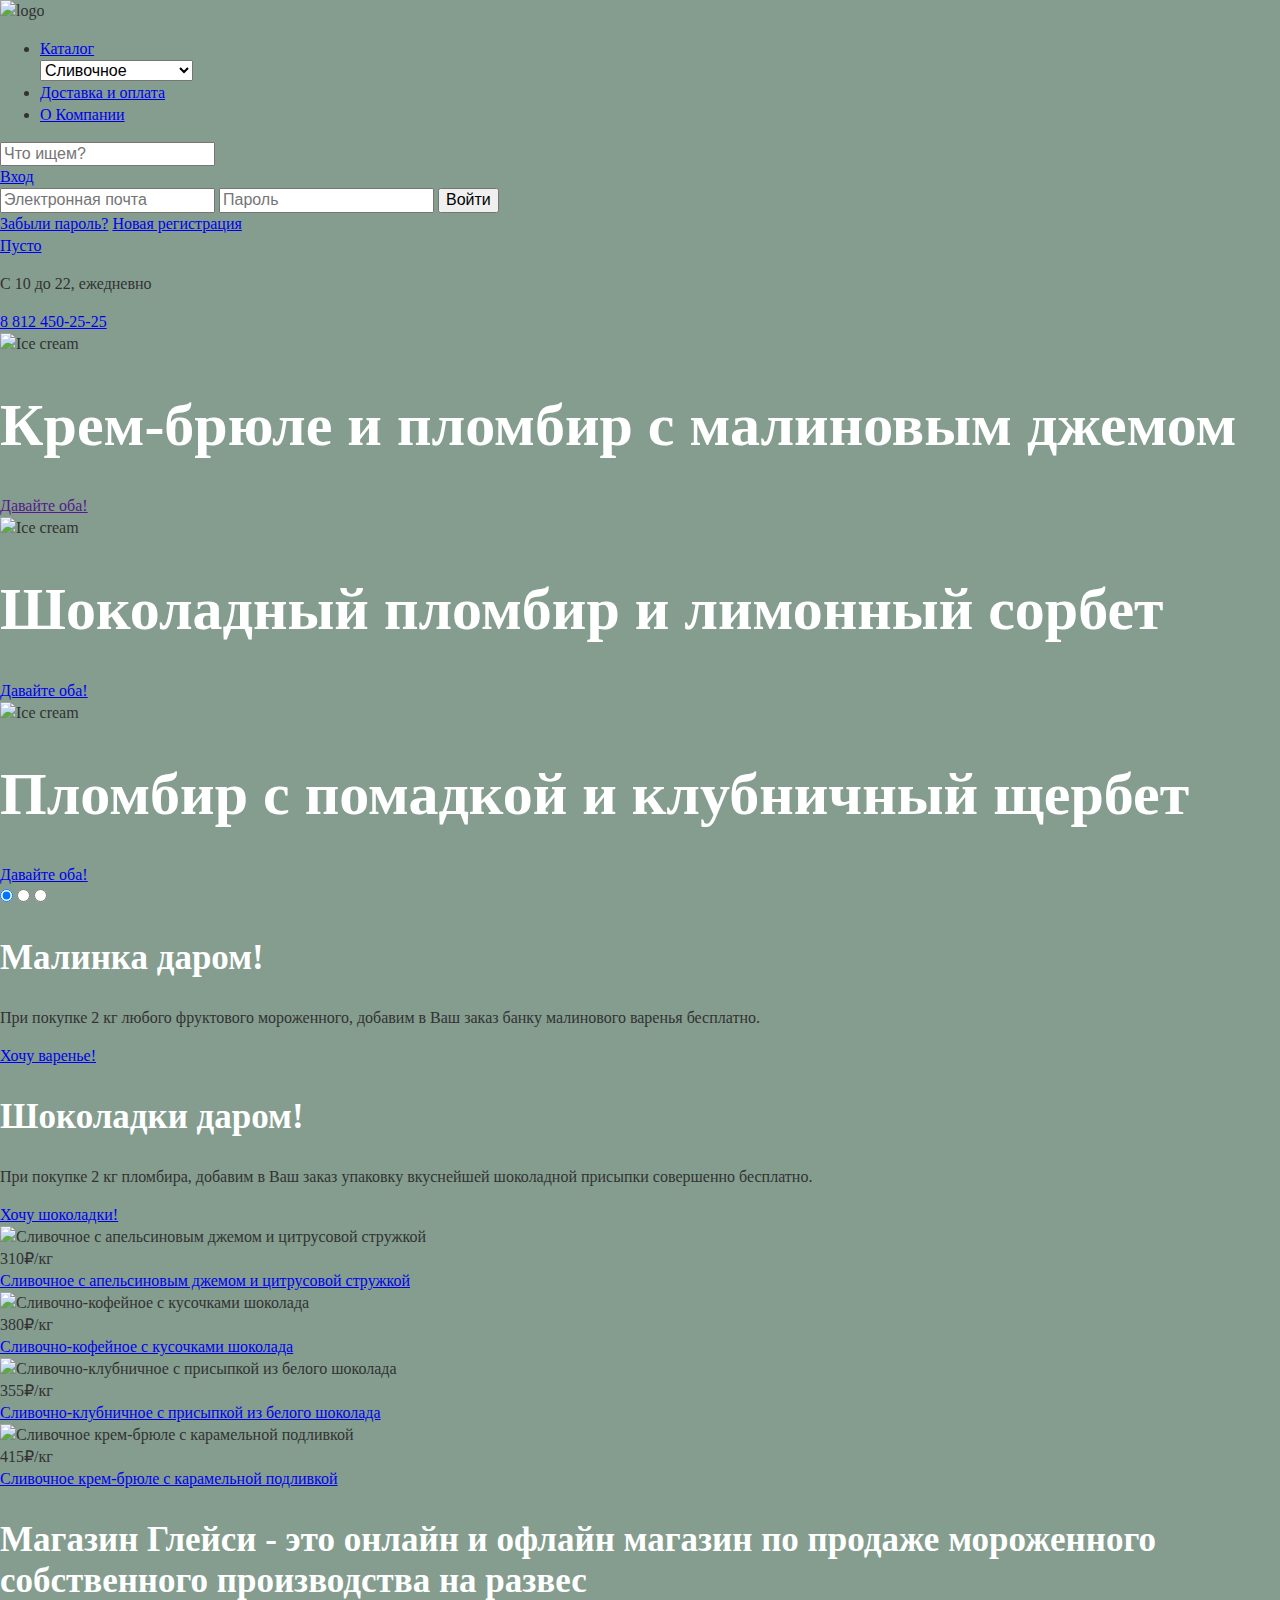
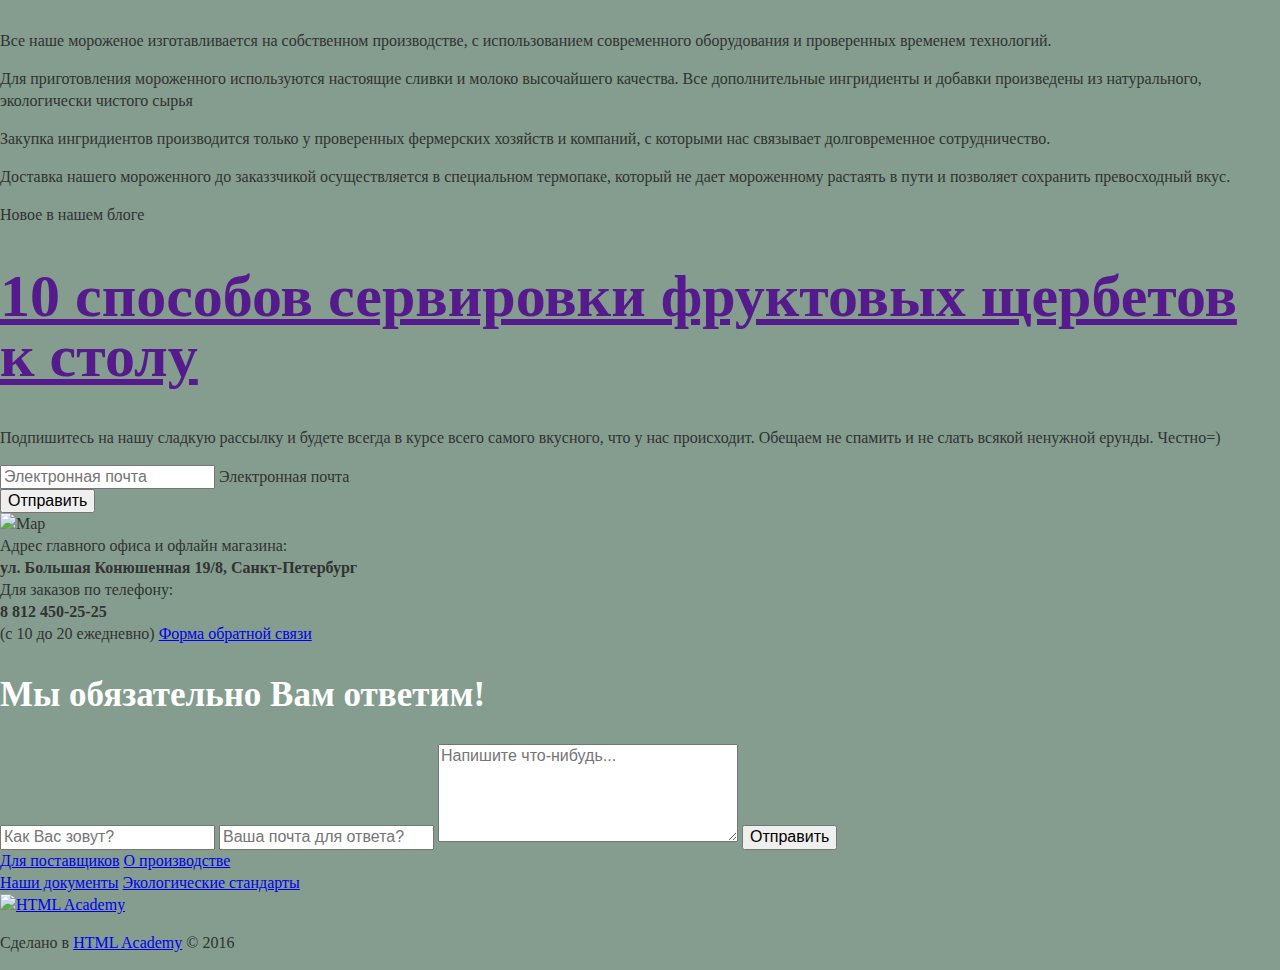
==== index.html @ 43bf5f3f "change" ====
<!DOCTYPE html>
<html lang="ru">

<head>
  <meta charset="utf-8">
  <title>HTML Academy: Глейси</title>
  <link rel="stylesheet" href="css/normalize.css">
  <link rel="stylesheet" href="css/style.css">
</head>

<body>
  <header class="main-header">
    <div class="container clearfix">
      <div class="logo"><img src="img/pictures/logo.svg" alt="logo" width="154" height="64"></div>
      <nav class="main-navigation">
        <ul>
          <li>
            <div class="catalog">
              <a href="#">Каталог</a>
              <form class="catalog-sort">
                <select name="product">
                  <optgroup label="Новинки">
                    <option value="creamy">Сливочное</option>
                    <option value="sherbets">Щербеты</option>
                    <option value="fruit-ice">Фруктовый лед</option>
                    <option value="melorin">Мелорин</option>
                  </optgroup>
                </select>
              </form>
            </div>
          </li>
          <li><a href="#">Доставка и оплата</a></li>
          <li><a href="#">О Компании</a></li>
        </ul>
      </nav>
      <div class="user-block">
        <div class="search">
          <a class="search-icon" href="#"></a>
          <form class="search-form">
            <input type="search" name="search" placeholder="Что ищем?">
          </form>
        </div>
        <div class="login">
          <a class="login-icon" href="#">Вход</a>
          <form class="login-form">
            <input type="email" name="email" placeholder="Электронная почта">
            <input type="password" name="password" placeholder="Пароль">
            <button class="btn" type="submit" name="log-in">Войти</button>
            <div class="login-info">
              <a href="#">Забыли пароль?</a>
              <a href="#">Новая регистрация</a>
            </div>
          </form>
        </div>
        <a class="shopping-cart" href="#">Пусто</a>
        <div class="info-contact">
          <p>С 10 до 22, ежедневно</p>
          <a href="tel:+88124502525">8 812 450-25-25</a>
        </div>
      </div>
    </div>
  </header>

  <main class="main-content">
    <div class="container clearfix">
      <section class="slider">
        <div class="slider-inner">
          <div class="slider-slides">
            <div class="slider-slide-1">
              <img class="promo-img" src="img/pictures/ice cream 1.png" width="647" height="584" alt="Ice cream">
              <h1 class="title">Крем-брюле и пломбир с малиновым джемом</h1>
              <a class="btn btn-promo" href="">Давайте оба!</a>
            </div>
            <div class="slider-slide-2">
              <img class="promo-img" src="img/pictures/ice cream 2.png" width="647" height="584" alt="Ice cream">
              <h1 class="title">Шоколадный пломбир и лимонный сорбет</h1>
              <a class="btn btn-promo" href="#">Давайте оба!</a>
            </div>
            <div class="slider-slide-3">
              <img class="promo-img" src="img/pictures/ice cream 3.png" width="647" height="584" alt="Ice cream">
              <h1 class="title">Пломбир с помадкой и клубничный щербет</h1>
              <a class="btn btn-promo" href="#">Давайте оба!</a>
            </div>
          </div>
        </div>
        <input type="radio" id="btn-1" name="toggle" checked>
        <input type="radio" id="btn-2" name="toggle">
        <input type="radio" id="btn-3" name="toggle">
        <div class="slider-controls">
          <label for="btn-1"></label>
          <label for="btn-2"></label>
          <label for="btn-3"></label>
        </div>
      </section>
      <section class="promotion clearfix">
        <div class="banner banner-left">
          <h2>Малинка даром!</h2>
          <p>При покупке 2 кг любого фруктового мороженного, добавим в Ваш заказ банку малинового варенья бесплатно. </p>
          <a class="btn btn-banner" href="#">Хочу варенье!</a>
        </div>
        <div class="banner banner-right">
          <h2>Шоколадки даром!</h2>
          <p>При покупке 2 кг пломбира, добавим в Ваш заказ упаковку вкуснейшей шоколадной присыпки совершенно бесплатно. </p>
          <a class="btn" href="#">Хочу шоколадки!</a>
        </div>
      </section>
      <section class="hit">
        <article class="product product-hit">
          <img src="img/pictures/1.jpg" width="267" height="267" alt="Сливочное с апельсиновым джемом и цитрусовой стружкой">
          <div class="product-price"><span class="price">310&#8381;</span><span class="kg">/кг</span></div>
          <a href="#">Сливочное с апельсиновым джемом и цитрусовой стружкой</a>
        </article>
        <article class="product product-hit">
          <img src="img/pictures/2.jpg" width="267" height="267" alt="Сливочно-кофейное с кусочками шоколада">
          <div class="product-price"><span class="price">380&#8381;</span><span class="kg">/кг</span></div>
          <a href="#">Сливочно-кофейное с кусочками шоколада</a>
        </article>
        <article class="product product-hit">
          <img src="img/pictures/3.jpg" width="267" height="267" alt="Сливочно-клубничное с присыпкой из белого шоколада">
          <div class="product-price"><span class="price">355&#8381;</span><span class="kg">/кг</span></div>
          <a href="#">Сливочно-клубничное с присыпкой из белого шоколада</a>
        </article>
        <article class="product product-hit">
          <img src="img/pictures/4.jpg" width="267" height="267" alt="Сливочное крем-брюле с карамельной подливкой">
          <div class="product-price"><span class="price">415&#8381;</span><span class="kg">/кг</span></div>
          <a href="#">Сливочное крем-брюле с карамельной подливкой</a>
        </article>
      </section>
      <div class="features clearfix">
        <h2 class="features-name">Магазин Глейси - это онлайн и офлайн магазин по продаже мороженного собственного производства на развес</h2>
        <div class="features-left">
          <div class="features-item features-item--production">
            <p>Все наше мороженое изготавливается на собственном производстве, c использованием современного оборудования и проверенных временем технологий.</p>
          </div>
          <div class="features-item features-item--ingredients">
            <p>Для приготовления мороженного используются настоящие сливки и молоко высочайшего качества. Все дополнительные ингридиенты и добавки произведены из натурального, экологически чистого сырья</p>
          </div>
        </div>
        <div class="features-right">
          <div class="features-item features-item--farm">
            <p>Закупка ингридиентов производится только у проверенных фермерских хозяйств и компаний, с которыми нас связывает долговременное сотрудничество.</p>
          </div>
          <div class="features-item features-item--termo">
            <p>Доставка нашего мороженного до заказзчикой осуществляется в специальном термопаке, который не дает мороженному растаять в пути и позволяет сохранить превосходный вкус.</p>
          </div>
        </div>
      </div>
      <article class="post">
        <span>Новое в нашем блоге</span>
        <h1 class="post-title"><a href="">10 способов сервировки фруктовых щербетов к столу</a></h1>
      </article>
      <form class="delivery" method="post">
        <div class="delivery-wrapper">
          <p>Подпишитесь на нашу сладкую рассылку и будете всегда в курсе всего самого вкусного, что у нас происходит. Обещаем не спамить и не слать всякой ненужной ерунды. Честно=)</p>
          <div class="form-control">
            <input id="email" type="email" name="email" placeholder="Электронная почта">
            <label for="email">Электронная почта</label>
          </div>
          <button class="btn" type="submit">Отправить</button>
        </div>
      </form>
    </div>
    <section class="map">
      <img src="img/pictures/map.png" width="1200" height="430" alt="Map">
      <section class="contacts">
        <span>Адрес главного офиса и офлайн магазина:</span>
        <br> <b>ул. Большая Конюшенная 19/8, Санкт-Петербург</b>
        <br> <span>Для заказов по телефону:</span>
        <br> <b>8 812 450-25-25</b>
        <br> <span>(с 10 до 20 ежедневно)</span>
        <a class="btn" href="#modal-one">Форма обратной связи</a>
        <form class="modal" id="modal-one">
          <h2>Мы обязательно Вам ответим!</h2>
          <input type="text" name="name" placeholder="Как Вас зовут?">
          <input type="email" name="email" placeholder="Ваша почта для ответа?">
          <textarea name="" id="" cols="30" rows="5" placeholder="Напишите что-нибудь..."></textarea>
          <button class="btn btn-form" type="submit">Отправить</button>
        </form>
      </section>
    </section>
  </main>

  <footer class="main-footer">
    <div class="container clearfix">
      <section class="footer-left">
        <section class="footer-social">
          <a class="social-btn social-btn-tw" href="#"></a>
          <a class="social-btn social-btn-inst" href="#"></a>
          <a class="social-btn social-btn-fb" href="#"></a>
          <a class="social-btn social-btn-vk" href="#"></a>
        </section>
        <section class="about-us about-us-right">
          <a href="#">Для поставщиков</a>
          <a href="#">О производстве</a>
        </section>
      </section>
      <section class="footer-right">
        <section class="about-us about-us-left">
          <a href="#">Наши документы</a>
          <a href="#">Экологические стандарты</a>
        </section>
        <section class="footer-copyright">
          <a class="logo-htmlacademy" href="#"><img src="img/pictures/logo htmlacademy.png" alt="HTML Academy"></a>
          <p>
            Сделано в <a class="htmlacademy" href="#">HTML Academy</a> &copy; 2016
          </p>
        </section>
      </section>
    </div>
  </footer>
</body>

</html>
---- css/style.css ----
@font-face {
	font-family: 'Roboto';
	src: url('../fonts/web/robotomedium.woff2') format('woff2'),
		url('../fonts/web/robotomedium.woff') format('woff');
	font-weight: 500;
	font-style: normal;
}

@font-face {
	font-family: 'Roboto';
	src: url('../fonts/web/roboto.woff2') format('woff2'),
		url('../fonts/web/roboto.woff') format('woff');
	font-weight: normal;
	font-style: normal;
}

body{
  font-family: "Roboto";
  font-size: 16px;
  line-height: 22px;
  font-weight: medium;
  color: #323232;
  background: #849d8f;
}
h1{
  font-size: 60px;
  line-height: 60px;
  color: #ffffff;
}
h2{
  font-size: 35px;
  line-height: 41px;
  color:#ffffff;
}
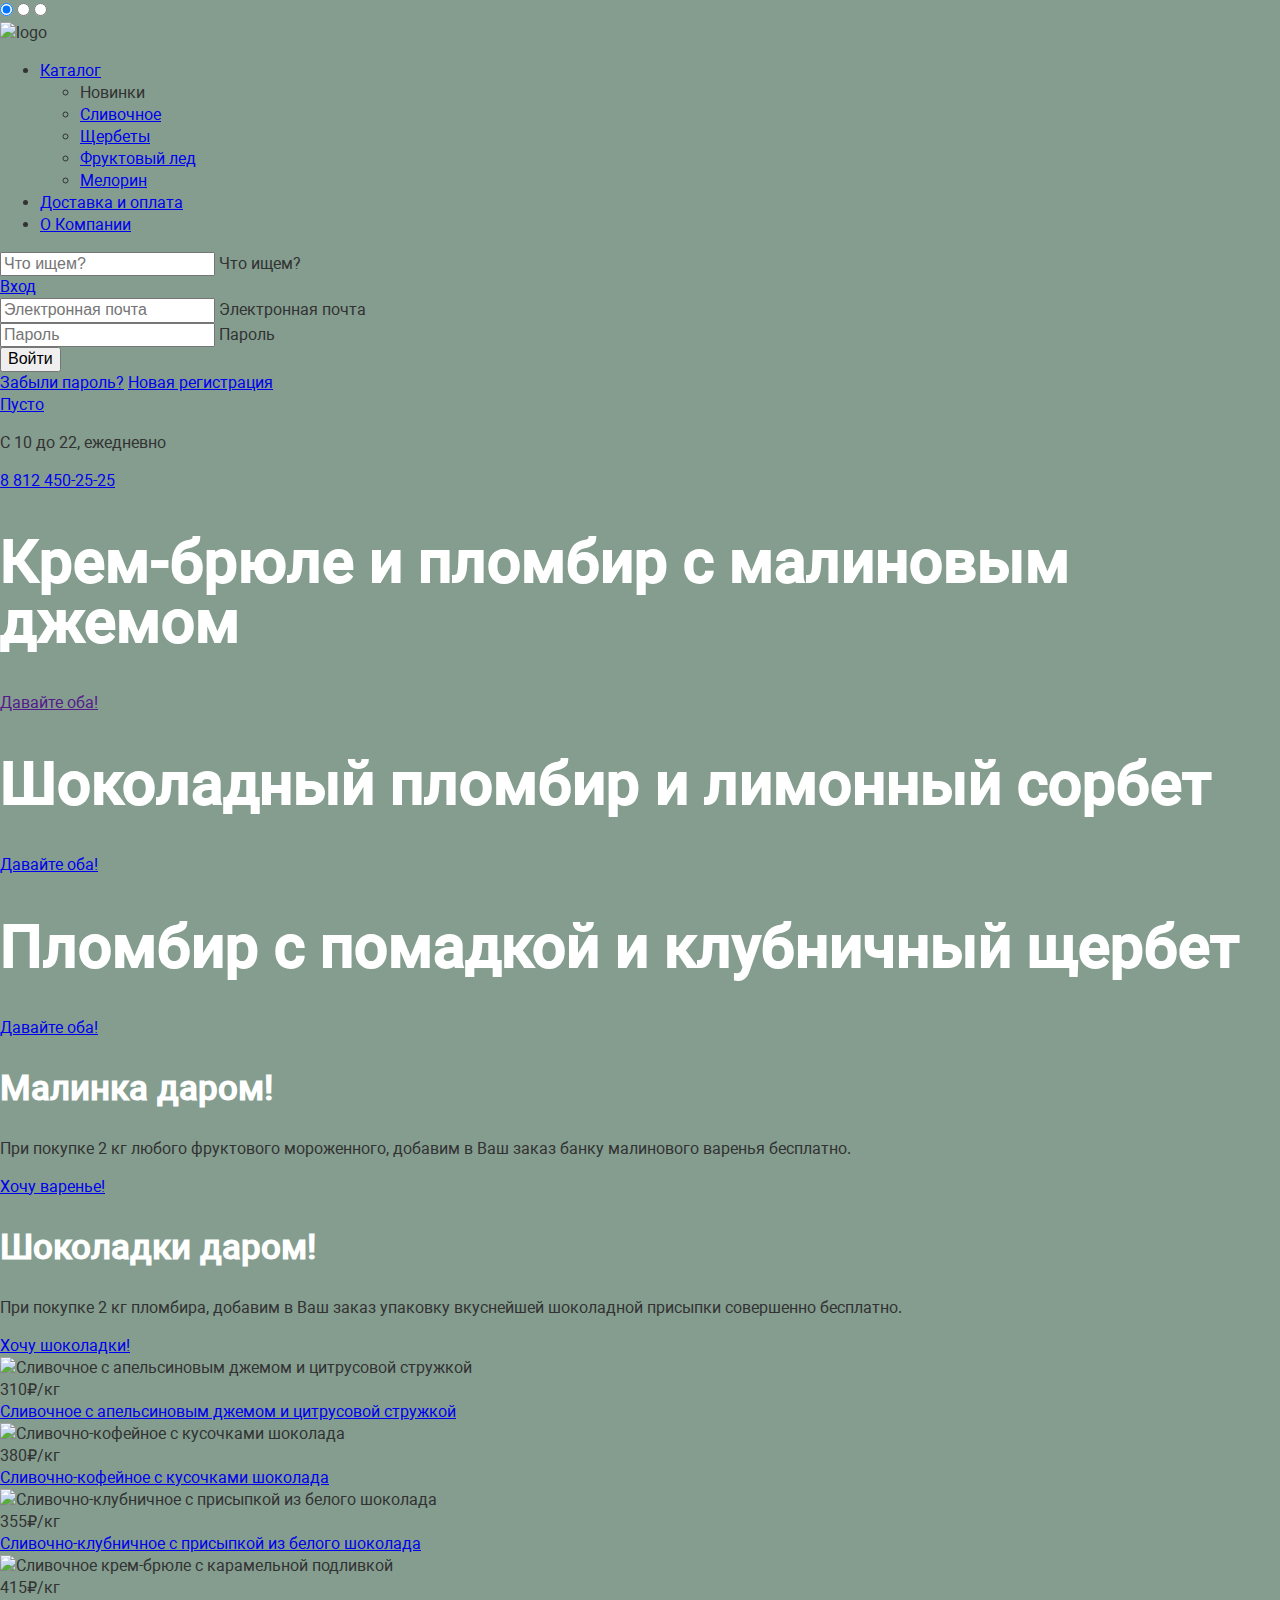
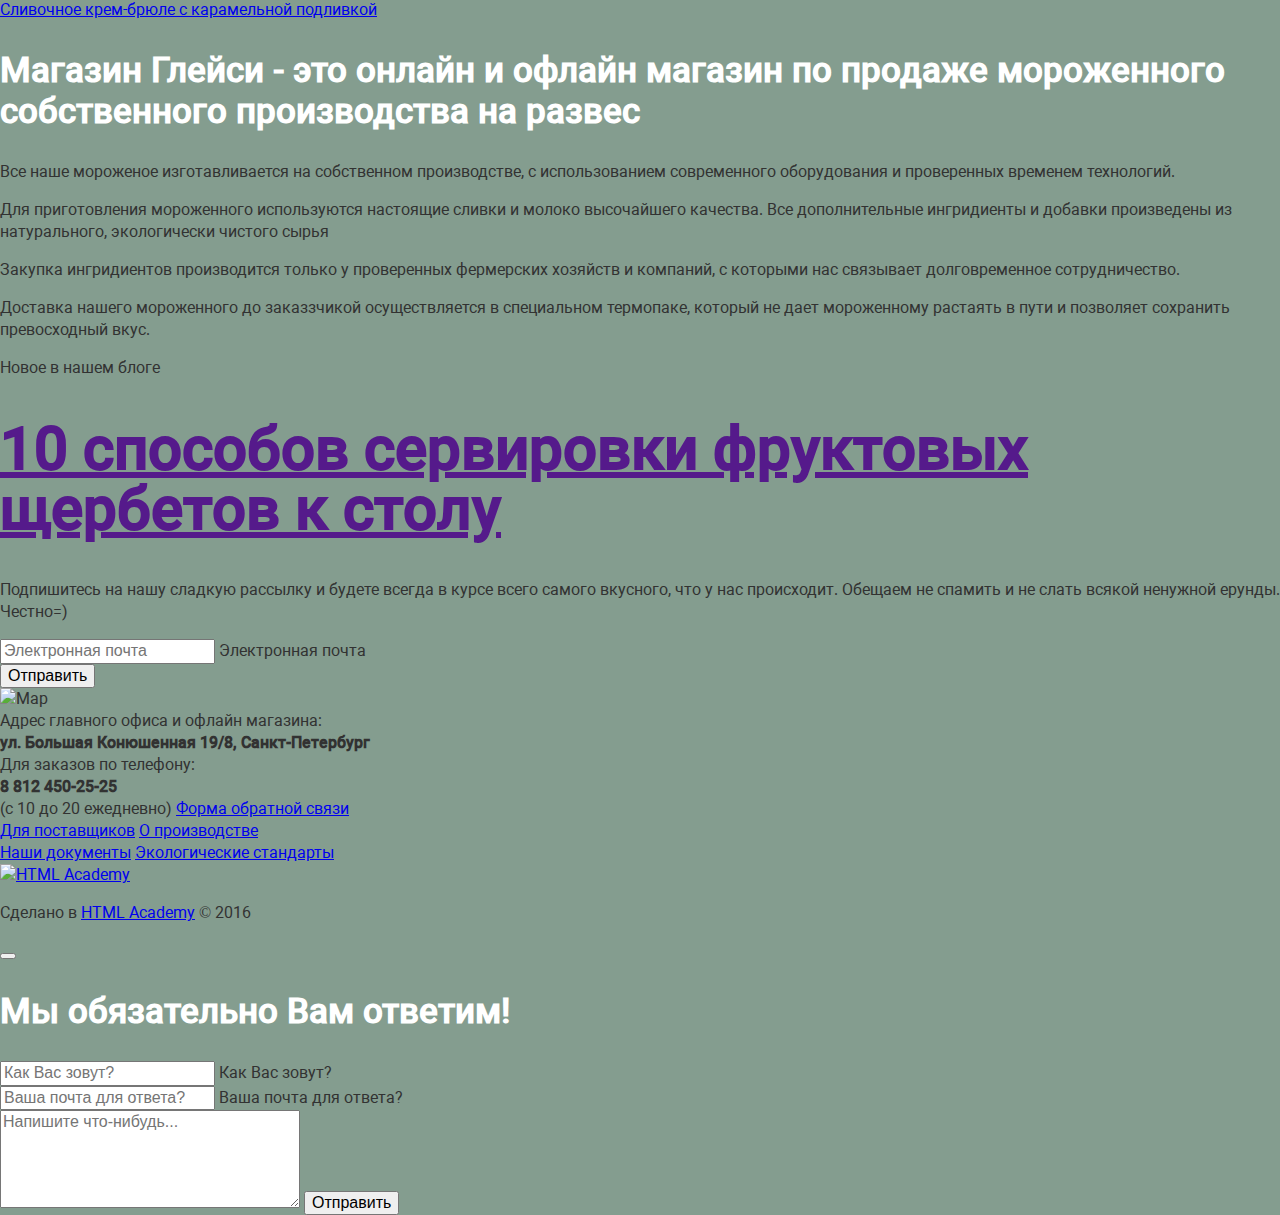
==== commit ea5f228f: "changes" ====
--- a/index.html
+++ b/index.html
@@ -9,205 +9,221 @@
 </head>
 
 <body>
-  <header class="main-header">
-    <div class="container clearfix">
-      <div class="logo"><img src="img/pictures/logo.svg" alt="logo" width="154" height="64"></div>
-      <nav class="main-navigation">
-        <ul>
-          <li>
-            <div class="catalog">
-              <a href="#">Каталог</a>
-              <form class="catalog-sort">
-                <select name="product">
-                  <optgroup label="Новинки">
-                    <option value="creamy">Сливочное</option>
-                    <option value="sherbets">Щербеты</option>
-                    <option value="fruit-ice">Фруктовый лед</option>
-                    <option value="melorin">Мелорин</option>
-                  </optgroup>
-                </select>
+  <input type="radio" id="btn-1" name="toggle" checked>
+  <input type="radio" id="btn-2" name="toggle">
+  <input type="radio" id="btn-3" name="toggle">
+  <div class="site-wrapper">
+    <div class="content-wrapper">
+      <header class="main-header">
+        <div class="container clearfix">
+          <div class="logo">
+            <a><img src="img/pictures/logo.svg" alt="logo" width="154" height="64"></a>
+          </div>
+          <nav class="main-navigation">
+            <ul class="main-navigation-list">
+              <li class="main-navigation-item catalog">
+                <a href="#">Каталог</a>
+                <div class="catalog-wrapper">
+                  <ul class="catalog-sort">
+                    <li class="catalog-sort-item catalog-sort-title">Новинки</li>
+                    <li class="catalog-sort-item"><a href="catalogGllacy.html">Сливочное</a></li>
+                    <li class="catalog-sort-item"><a href="#">Щербеты</a></li>
+                    <li class="catalog-sort-item"><a href="#">Фруктовый лед</a></li>
+                    <li class="catalog-sort-item"><a href="#">Мелорин</a></li>
+                  </ul>
+                </div>
+              </li>
+              <li class="main-navigation-item"><a href="#">Доставка и оплата</a></li>
+              <li class="main-navigation-item"><a href="#">О Компании</a></li>
+            </ul>
+          </nav>
+          <div class="user-block">
+            <div class="search">
+              <a class="search-icon" href="#"></a>
+              <form class="search-form">
+                <div class="form-control">
+                  <input type="search" name="search" placeholder="Что ищем?">
+                  <label for="">Что ищем?</label>
+                </div>
               </form>
             </div>
-          </li>
-          <li><a href="#">Доставка и оплата</a></li>
-          <li><a href="#">О Компании</a></li>
-        </ul>
-      </nav>
-      <div class="user-block">
-        <div class="search">
-          <a class="search-icon" href="#"></a>
-          <form class="search-form">
-            <input type="search" name="search" placeholder="Что ищем?">
+            <div class="login">
+              <a class="login-icon" href="#">Вход</a>
+              <form class="login-form">
+                <div class="form-control">
+                  <input type="email" name="email" placeholder="Электронная почта">
+                  <label for="">Электронная почта</label>
+                </div>
+                <div class="form-control">
+                  <input type="password" name="password" placeholder="Пароль">
+                  <label class="" for="">Пароль</label>
+                </div>
+                <button class="btn" type="submit" name="log-in">Войти</button>
+                <div class="login-info">
+                  <a class="dark-link" href="#">Забыли пароль?</a>
+                  <a class="dark-link" href="#">Новая регистрация</a>
+                </div>
+              </form>
+            </div>
+            <a class="shopping-cart" href="#">Пусто</a>
+            <div class="info-contact">
+              <p>С 10 до 22, ежедневно</p>
+              <a class="light-link" href="tel:+88124502525">8 812 450-25-25</a>
+            </div>
+          </div>
+        </div>
+      </header>
+
+      <main class="main-content">
+        <div class="container clearfix">
+          <section class="slider">
+
+            <div class="slide" id="slide1">
+              <h1 class="slide-title">Крем-брюле и пломбир с малиновым джемом</h1>
+              <a class="btn btn-slide" href="">Давайте оба!</a>
+            </div>
+            <div class="slide" id="slide2">
+              <h1 class="slide-title">Шоколадный пломбир и лимонный сорбет</h1>
+              <a class="btn btn-slide" href="#">Давайте оба!</a>
+            </div>
+            <div class="slide" id="slide3">
+              <h1 class="slide-title">Пломбир с помадкой и клубничный щербет</h1>
+              <a class="btn btn-slide" href="#">Давайте оба!</a>
+            </div>
+            <div class="slider-controls">
+              <label for="btn-1"></label>
+              <label for="btn-2"></label>
+              <label for="btn-3"></label>
+            </div>
+          </section>
+          <section class="promotion clearfix">
+            <div class="banner banner-left">
+              <h2>Малинка даром!</h2>
+              <p>При покупке 2 кг любого фруктового мороженного, добавим в Ваш заказ банку малинового варенья бесплатно. </p>
+              <a class="btn btn-banner" href="#">Хочу варенье!</a>
+            </div>
+            <div class="banner banner-right">
+              <h2>Шоколадки даром!</h2>
+              <p>При покупке 2 кг пломбира, добавим в Ваш заказ упаковку вкуснейшей шоколадной присыпки совершенно бесплатно. </p>
+              <a class="btn" href="#">Хочу шоколадки!</a>
+            </div>
+          </section>
+          <section class="hit">
+            <article class="product product-hit">
+              <img src="img/pictures/1.jpg" width="267" height="267" alt="Сливочное с апельсиновым джемом и цитрусовой стружкой">
+              <div class="product-price"><span class="price">310&#8381;</span><span class="kg">/кг</span></div>
+              <a href="#">Сливочное с апельсиновым джемом и цитрусовой стружкой</a>
+            </article>
+            <article class="product product-hit">
+              <img src="img/pictures/2.jpg" width="267" height="267" alt="Сливочно-кофейное с кусочками шоколада">
+              <div class="product-price"><span class="price">380&#8381;</span><span class="kg">/кг</span></div>
+              <a href="#">Сливочно-кофейное с кусочками шоколада</a>
+            </article>
+            <article class="product product-hit">
+              <img src="img/pictures/3.jpg" width="267" height="267" alt="Сливочно-клубничное с присыпкой из белого шоколада">
+              <div class="product-price"><span class="price">355&#8381;</span><span class="kg">/кг</span></div>
+              <a href="#">Сливочно-клубничное с присыпкой из белого шоколада</a>
+            </article>
+            <article class="product product-hit">
+              <img src="img/pictures/4.jpg" width="267" height="267" alt="Сливочное крем-брюле с карамельной подливкой">
+              <div class="product-price"><span class="price">415&#8381;</span><span class="kg">/кг</span></div>
+              <a href="#">Сливочное крем-брюле с карамельной подливкой</a>
+            </article>
+          </section>
+          <div class="features clearfix">
+            <h2 class="features-name">Магазин Глейси - это онлайн и офлайн магазин по продаже мороженного собственного производства на развес</h2>
+            <div class="features-left">
+              <div class="features-item features-item--production">
+                <p>Все наше мороженое изготавливается на собственном производстве, c использованием современного оборудования и проверенных временем технологий.</p>
+              </div>
+              <div class="features-item features-item--ingredients">
+                <p>Для приготовления мороженного используются настоящие сливки и молоко высочайшего качества. Все дополнительные ингридиенты и добавки произведены из натурального, экологически чистого сырья</p>
+              </div>
+            </div>
+            <div class="features-right">
+              <div class="features-item features-item--farm">
+                <p>Закупка ингридиентов производится только у проверенных фермерских хозяйств и компаний, с которыми нас связывает долговременное сотрудничество.</p>
+              </div>
+              <div class="features-item features-item--termo">
+                <p>Доставка нашего мороженного до заказзчикой осуществляется в специальном термопаке, который не дает мороженному растаять в пути и позволяет сохранить превосходный вкус.</p>
+              </div>
+            </div>
+          </div>
+          <article class="post">
+            <span>Новое в нашем блоге</span>
+            <h1 class="post-title"><a class="dark-link" href="">10 способов сервировки фруктовых щербетов к столу</a></h1>
+          </article>
+          <form class="delivery" method="post">
+            <div class="delivery-wrapper">
+              <p>Подпишитесь на нашу сладкую рассылку и будете всегда в курсе всего самого вкусного, что у нас происходит. Обещаем не спамить и не слать всякой ненужной ерунды. Честно=)</p>
+              <div class="form-control">
+                <input id="email" type="email" name="email" placeholder="Электронная почта">
+                <label for="email">Электронная почта</label>
+              </div>
+              <button class="btn" type="submit">Отправить</button>
+            </div>
           </form>
         </div>
-        <div class="login">
-          <a class="login-icon" href="#">Вход</a>
-          <form class="login-form">
-            <input type="email" name="email" placeholder="Электронная почта">
-            <input type="password" name="password" placeholder="Пароль">
-            <button class="btn" type="submit" name="log-in">Войти</button>
-            <div class="login-info">
-              <a href="#">Забыли пароль?</a>
-              <a href="#">Новая регистрация</a>
-            </div>
-          </form>
+        <section class="map">
+          <img src="img/pictures/map.png" width="1200" height="430" alt="Map">
+          <section class="contacts">
+            <span>Адрес главного офиса и офлайн магазина:</span>
+            <br> <b>ул. Большая Конюшенная 19/8, Санкт-Петербург</b>
+            <br> <span>Для заказов по телефону:</span>
+            <br> <b>8 812 450-25-25</b>
+            <br> <span>(с 10 до 20 ежедневно)</span>
+            <a class="btn" href="#modal-one">Форма обратной связи</a>
+          </section>
+        </section>
+      </main>
+
+      <footer class="main-footer">
+        <div class="container clearfix">
+          <section class="footer-left">
+            <section class="footer-social">
+              <a class="social-btn social-btn-tw" href="#"></a>
+              <a class="social-btn social-btn-inst" href="#"></a>
+              <a class="social-btn social-btn-fb" href="#"></a>
+              <a class="social-btn social-btn-vk" href="#"></a>
+            </section>
+            <section class="about-us about-us-right">
+              <a class="light-link" href="#">Для поставщиков</a>
+              <a class="light-link" href="#">О производстве</a>
+            </section>
+          </section>
+          <section class="footer-right">
+            <section class="about-us about-us-left">
+              <a class="light-link" href="#">Наши документы</a>
+              <a class="light-link" href="#">Экологические стандарты</a>
+            </section>
+            <section class="footer-copyright">
+              <a class="logo-htmlacademy" href="#"><img src="img/pictures/logo htmlacademy.png" alt="HTML Academy"></a>
+              <p>
+                Сделано в <a class="light-link htmlacademy" href="#">HTML Academy</a> &copy; 2016
+              </p>
+            </section>
+          </section>
         </div>
-        <a class="shopping-cart" href="#">Пусто</a>
-        <div class="info-contact">
-          <p>С 10 до 22, ежедневно</p>
-          <a href="tel:+88124502525">8 812 450-25-25</a>
-        </div>
+      </footer>
+      <div class="modal-content">
+        <button class="btn-modal-close" type="button" name="button"></button>
+        <h2 class="modal-content-title">Мы обязательно Вам ответим!</h2>
+        <form class="modal" id="modal-one">
+          <div class="form-control">
+          <input type="text" name="name" placeholder="Как Вас зовут?">
+          <label for="">Как Вас зовут?</label>
+          </div>
+          <div class="form-control">
+          <input type="email" name="email" placeholder="Ваша почта для ответа?">
+          <label for="">Ваша почта для ответа?</label>
+          </div>
+          <textarea name="" id="" cols="30" rows="5" placeholder="Напишите что-нибудь..."></textarea>
+          <button class="btn btn-modal-submit" type="submit">Отправить</button>
+        </form>
       </div>
     </div>
-  </header>
-
-  <main class="main-content">
-    <div class="container clearfix">
-      <section class="slider">
-        <div class="slider-inner">
-          <div class="slider-slides">
-            <div class="slider-slide-1">
-              <img class="promo-img" src="img/pictures/ice cream 1.png" width="647" height="584" alt="Ice cream">
-              <h1 class="title">Крем-брюле и пломбир с малиновым джемом</h1>
-              <a class="btn btn-promo" href="">Давайте оба!</a>
-            </div>
-            <div class="slider-slide-2">
-              <img class="promo-img" src="img/pictures/ice cream 2.png" width="647" height="584" alt="Ice cream">
-              <h1 class="title">Шоколадный пломбир и лимонный сорбет</h1>
-              <a class="btn btn-promo" href="#">Давайте оба!</a>
-            </div>
-            <div class="slider-slide-3">
-              <img class="promo-img" src="img/pictures/ice cream 3.png" width="647" height="584" alt="Ice cream">
-              <h1 class="title">Пломбир с помадкой и клубничный щербет</h1>
-              <a class="btn btn-promo" href="#">Давайте оба!</a>
-            </div>
-          </div>
-        </div>
-        <input type="radio" id="btn-1" name="toggle" checked>
-        <input type="radio" id="btn-2" name="toggle">
-        <input type="radio" id="btn-3" name="toggle">
-        <div class="slider-controls">
-          <label for="btn-1"></label>
-          <label for="btn-2"></label>
-          <label for="btn-3"></label>
-        </div>
-      </section>
-      <section class="promotion clearfix">
-        <div class="banner banner-left">
-          <h2>Малинка даром!</h2>
-          <p>При покупке 2 кг любого фруктового мороженного, добавим в Ваш заказ банку малинового варенья бесплатно. </p>
-          <a class="btn btn-banner" href="#">Хочу варенье!</a>
-        </div>
-        <div class="banner banner-right">
-          <h2>Шоколадки даром!</h2>
-          <p>При покупке 2 кг пломбира, добавим в Ваш заказ упаковку вкуснейшей шоколадной присыпки совершенно бесплатно. </p>
-          <a class="btn" href="#">Хочу шоколадки!</a>
-        </div>
-      </section>
-      <section class="hit">
-        <article class="product product-hit">
-          <img src="img/pictures/1.jpg" width="267" height="267" alt="Сливочное с апельсиновым джемом и цитрусовой стружкой">
-          <div class="product-price"><span class="price">310&#8381;</span><span class="kg">/кг</span></div>
-          <a href="#">Сливочное с апельсиновым джемом и цитрусовой стружкой</a>
-        </article>
-        <article class="product product-hit">
-          <img src="img/pictures/2.jpg" width="267" height="267" alt="Сливочно-кофейное с кусочками шоколада">
-          <div class="product-price"><span class="price">380&#8381;</span><span class="kg">/кг</span></div>
-          <a href="#">Сливочно-кофейное с кусочками шоколада</a>
-        </article>
-        <article class="product product-hit">
-          <img src="img/pictures/3.jpg" width="267" height="267" alt="Сливочно-клубничное с присыпкой из белого шоколада">
-          <div class="product-price"><span class="price">355&#8381;</span><span class="kg">/кг</span></div>
-          <a href="#">Сливочно-клубничное с присыпкой из белого шоколада</a>
-        </article>
-        <article class="product product-hit">
-          <img src="img/pictures/4.jpg" width="267" height="267" alt="Сливочное крем-брюле с карамельной подливкой">
-          <div class="product-price"><span class="price">415&#8381;</span><span class="kg">/кг</span></div>
-          <a href="#">Сливочное крем-брюле с карамельной подливкой</a>
-        </article>
-      </section>
-      <div class="features clearfix">
-        <h2 class="features-name">Магазин Глейси - это онлайн и офлайн магазин по продаже мороженного собственного производства на развес</h2>
-        <div class="features-left">
-          <div class="features-item features-item--production">
-            <p>Все наше мороженое изготавливается на собственном производстве, c использованием современного оборудования и проверенных временем технологий.</p>
-          </div>
-          <div class="features-item features-item--ingredients">
-            <p>Для приготовления мороженного используются настоящие сливки и молоко высочайшего качества. Все дополнительные ингридиенты и добавки произведены из натурального, экологически чистого сырья</p>
-          </div>
-        </div>
-        <div class="features-right">
-          <div class="features-item features-item--farm">
-            <p>Закупка ингридиентов производится только у проверенных фермерских хозяйств и компаний, с которыми нас связывает долговременное сотрудничество.</p>
-          </div>
-          <div class="features-item features-item--termo">
-            <p>Доставка нашего мороженного до заказзчикой осуществляется в специальном термопаке, который не дает мороженному растаять в пути и позволяет сохранить превосходный вкус.</p>
-          </div>
-        </div>
-      </div>
-      <article class="post">
-        <span>Новое в нашем блоге</span>
-        <h1 class="post-title"><a href="">10 способов сервировки фруктовых щербетов к столу</a></h1>
-      </article>
-      <form class="delivery" method="post">
-        <div class="delivery-wrapper">
-          <p>Подпишитесь на нашу сладкую рассылку и будете всегда в курсе всего самого вкусного, что у нас происходит. Обещаем не спамить и не слать всякой ненужной ерунды. Честно=)</p>
-          <div class="form-control">
-            <input id="email" type="email" name="email" placeholder="Электронная почта">
-            <label for="email">Электронная почта</label>
-          </div>
-          <button class="btn" type="submit">Отправить</button>
-        </div>
-      </form>
-    </div>
-    <section class="map">
-      <img src="img/pictures/map.png" width="1200" height="430" alt="Map">
-      <section class="contacts">
-        <span>Адрес главного офиса и офлайн магазина:</span>
-        <br> <b>ул. Большая Конюшенная 19/8, Санкт-Петербург</b>
-        <br> <span>Для заказов по телефону:</span>
-        <br> <b>8 812 450-25-25</b>
-        <br> <span>(с 10 до 20 ежедневно)</span>
-        <a class="btn" href="#modal-one">Форма обратной связи</a>
-        <form class="modal" id="modal-one">
-          <h2>Мы обязательно Вам ответим!</h2>
-          <input type="text" name="name" placeholder="Как Вас зовут?">
-          <input type="email" name="email" placeholder="Ваша почта для ответа?">
-          <textarea name="" id="" cols="30" rows="5" placeholder="Напишите что-нибудь..."></textarea>
-          <button class="btn btn-form" type="submit">Отправить</button>
-        </form>
-      </section>
-    </section>
-  </main>
-
-  <footer class="main-footer">
-    <div class="container clearfix">
-      <section class="footer-left">
-        <section class="footer-social">
-          <a class="social-btn social-btn-tw" href="#"></a>
-          <a class="social-btn social-btn-inst" href="#"></a>
-          <a class="social-btn social-btn-fb" href="#"></a>
-          <a class="social-btn social-btn-vk" href="#"></a>
-        </section>
-        <section class="about-us about-us-right">
-          <a href="#">Для поставщиков</a>
-          <a href="#">О производстве</a>
-        </section>
-      </section>
-      <section class="footer-right">
-        <section class="about-us about-us-left">
-          <a href="#">Наши документы</a>
-          <a href="#">Экологические стандарты</a>
-        </section>
-        <section class="footer-copyright">
-          <a class="logo-htmlacademy" href="#"><img src="img/pictures/logo htmlacademy.png" alt="HTML Academy"></a>
-          <p>
-            Сделано в <a class="htmlacademy" href="#">HTML Academy</a> &copy; 2016
-          </p>
-        </section>
-      </section>
-    </div>
-  </footer>
+  </div>
+  <div class="modal-overlay"></div>
 </body>
 
 </html>
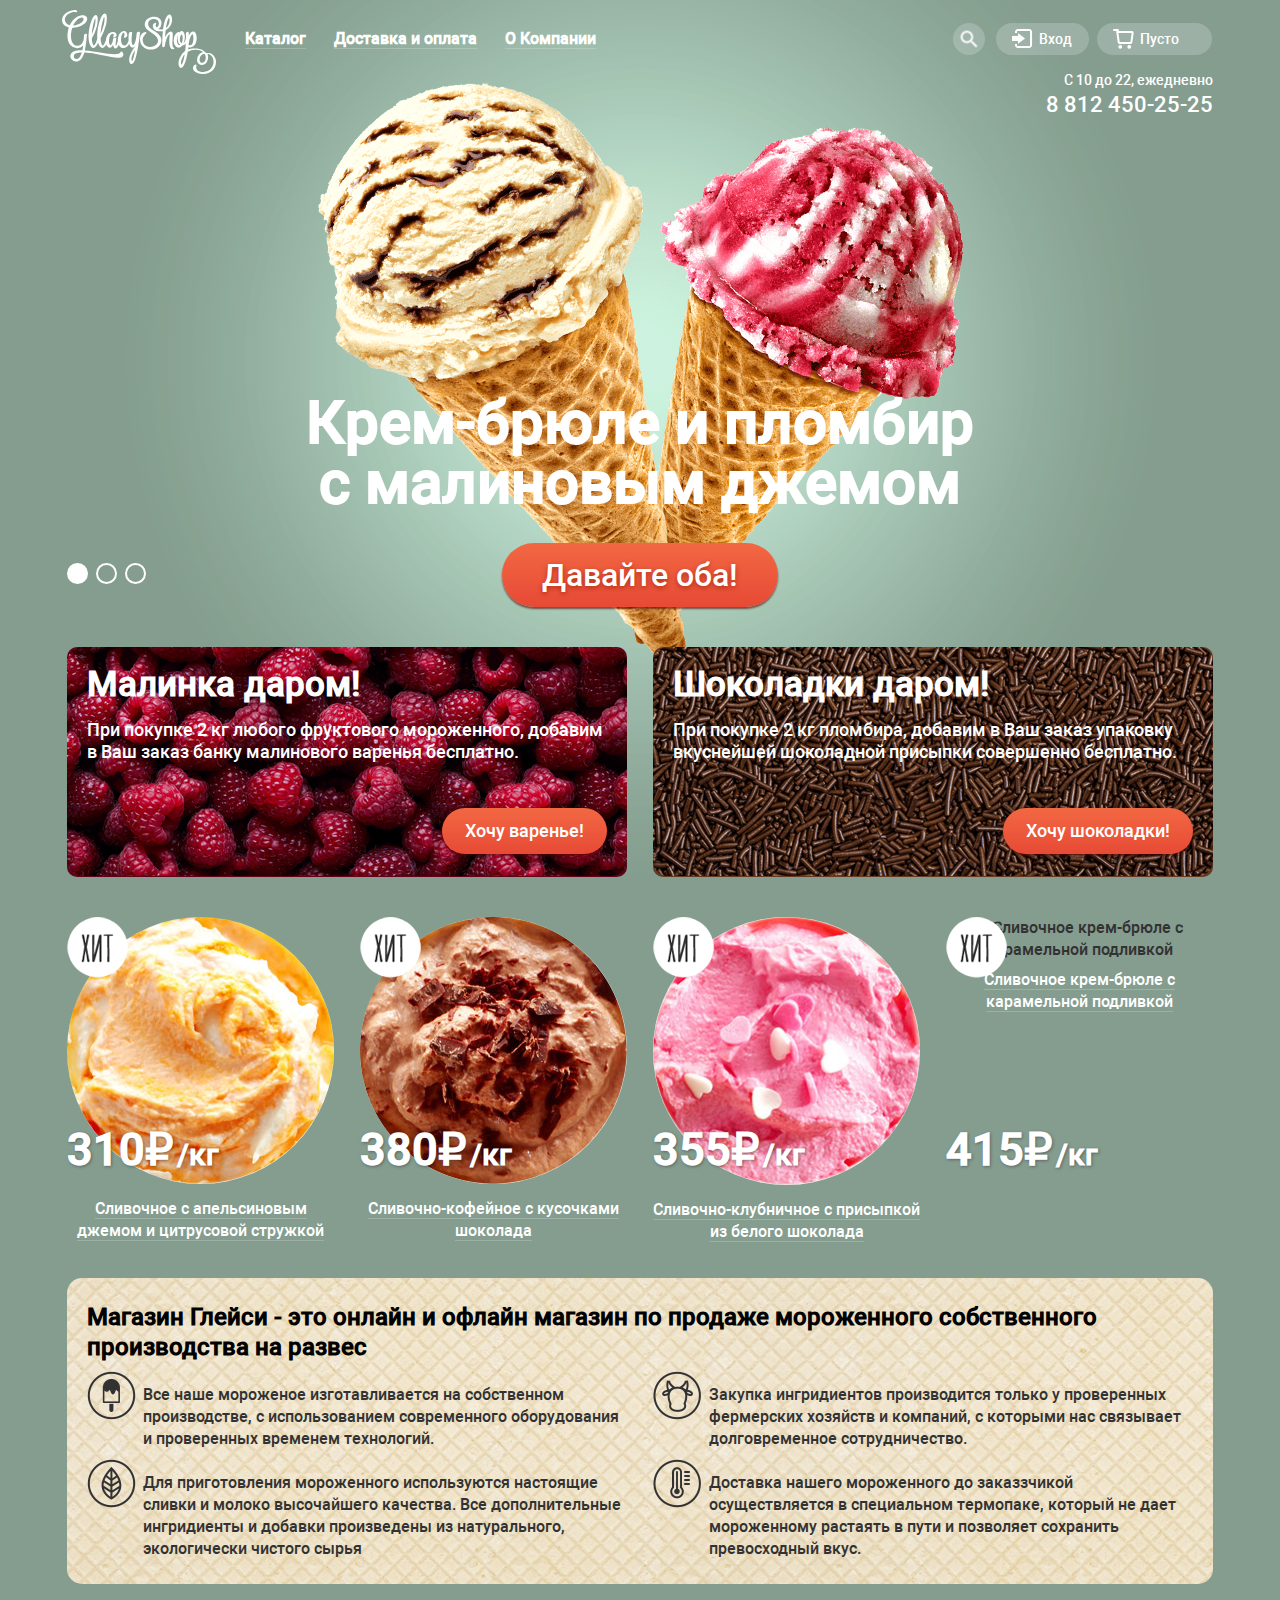
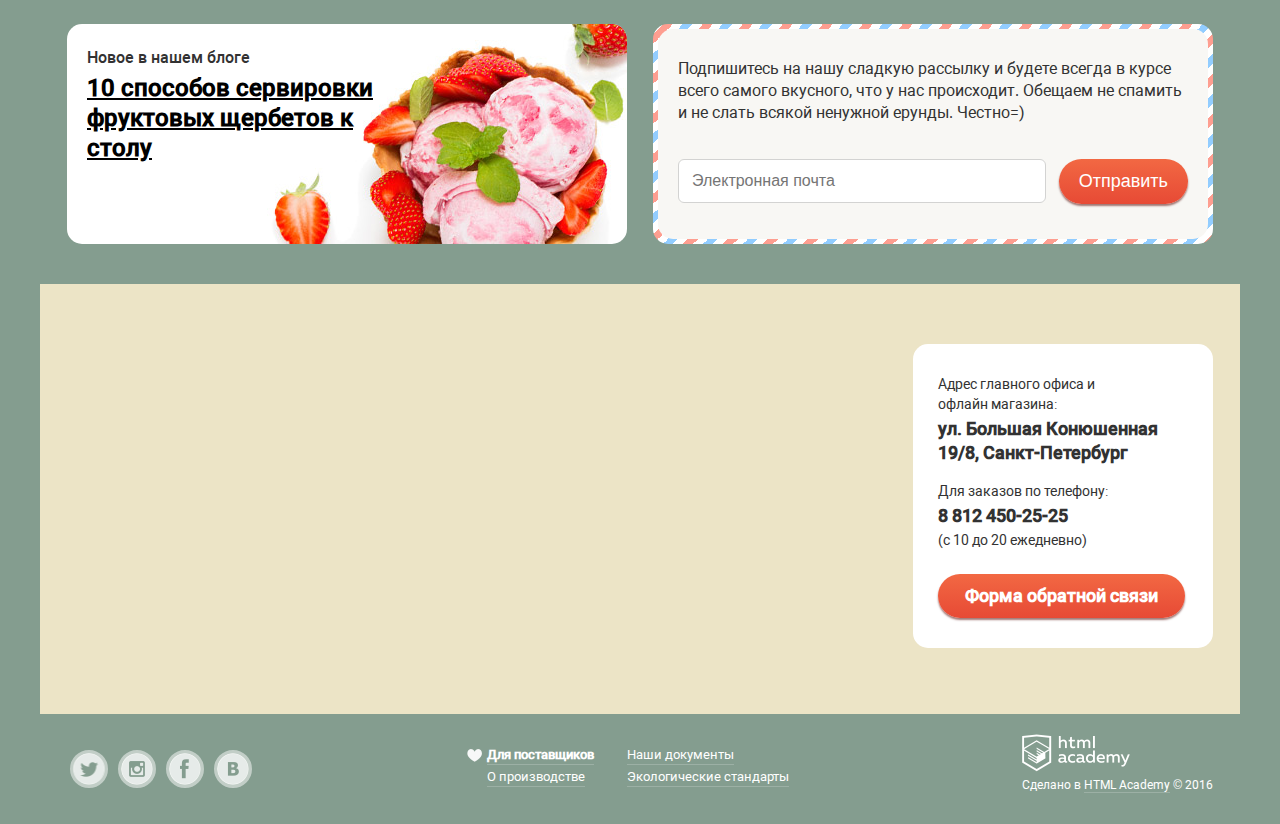
==== commit 2b85b716: "move img and add yandex cart" ====
--- a/index.html
+++ b/index.html
@@ -17,7 +17,7 @@
       <header class="main-header">
         <div class="container clearfix">
           <div class="logo">
-            <a><img src="img/pictures/logo.svg" alt="logo" width="154" height="64"></a>
+            <span><img src="img/logo.svg" alt="logo" width="154" height="64"></span>
           </div>
           <nav class="main-navigation">
             <ul class="main-navigation-list">
@@ -26,7 +26,7 @@
                 <div class="catalog-wrapper">
                   <ul class="catalog-sort">
                     <li class="catalog-sort-item catalog-sort-title">Новинки</li>
-                    <li class="catalog-sort-item"><a href="catalogGllacy.html">Сливочное</a></li>
+                    <li class="catalog-sort-item"><a href="catalog.html">Сливочное</a></li>
                     <li class="catalog-sort-item"><a href="#">Щербеты</a></li>
                     <li class="catalog-sort-item"><a href="#">Фруктовый лед</a></li>
                     <li class="catalog-sort-item"><a href="#">Мелорин</a></li>
@@ -40,30 +40,35 @@
           <div class="user-block">
             <div class="search">
               <a class="search-icon" href="#"></a>
-              <form class="search-form">
-                <div class="form-control">
-                  <input type="search" name="search" placeholder="Что ищем?">
-                  <label for="">Что ищем?</label>
+                <div class="search-wrapper">
+                  <form class="search-form">
+                    <div class="form-control">
+                      <input type="search" name="search" placeholder="Что ищем?">
+                      <label>Что ищем?</label>
+                    </div>
+                  </form>
                 </div>
-              </form>
+
             </div>
             <div class="login">
               <a class="login-icon" href="#">Вход</a>
-              <form class="login-form">
-                <div class="form-control">
-                  <input type="email" name="email" placeholder="Электронная почта">
-                  <label for="">Электронная почта</label>
-                </div>
-                <div class="form-control">
-                  <input type="password" name="password" placeholder="Пароль">
-                  <label class="" for="">Пароль</label>
-                </div>
-                <button class="btn" type="submit" name="log-in">Войти</button>
-                <div class="login-info">
-                  <a class="dark-link" href="#">Забыли пароль?</a>
-                  <a class="dark-link" href="#">Новая регистрация</a>
-                </div>
-              </form>
+              <div class="login-wrapper">
+                <form class="login-form clearfix">
+                  <div class="form-control">
+                    <input type="email" name="email" placeholder="Электронная почта">
+                    <label>Электронная почта</label>
+                  </div>
+                  <div class="form-control">
+                    <input type="password" name="password" placeholder="Пароль">
+                    <label>Пароль</label>
+                  </div>
+                  <button class="btn" type="submit" name="log-in">Войти</button>
+                  <div class="login-info">
+                    <a class="dark-link" href="#">Забыли пароль?</a>
+                    <a class="dark-link" href="#">Новая регистрация</a>
+                  </div>
+                </form>
+              </div>
             </div>
             <a class="shopping-cart" href="#">Пусто</a>
             <div class="info-contact">
@@ -110,22 +115,22 @@
           </section>
           <section class="hit">
             <article class="product product-hit">
-              <img src="img/pictures/1.jpg" width="267" height="267" alt="Сливочное с апельсиновым джемом и цитрусовой стружкой">
+              <img src="img/1.jpg" width="267" height="267" alt="Сливочное с апельсиновым джемом и цитрусовой стружкой">
               <div class="product-price"><span class="price">310&#8381;</span><span class="kg">/кг</span></div>
               <a href="#">Сливочное с апельсиновым джемом и цитрусовой стружкой</a>
             </article>
             <article class="product product-hit">
-              <img src="img/pictures/2.jpg" width="267" height="267" alt="Сливочно-кофейное с кусочками шоколада">
+              <img src="img/2.jpg" width="267" height="267" alt="Сливочно-кофейное с кусочками шоколада">
               <div class="product-price"><span class="price">380&#8381;</span><span class="kg">/кг</span></div>
               <a href="#">Сливочно-кофейное с кусочками шоколада</a>
             </article>
             <article class="product product-hit">
-              <img src="img/pictures/3.jpg" width="267" height="267" alt="Сливочно-клубничное с присыпкой из белого шоколада">
+              <img src="img/3.jpg" width="267" height="267" alt="Сливочно-клубничное с присыпкой из белого шоколада">
               <div class="product-price"><span class="price">355&#8381;</span><span class="kg">/кг</span></div>
               <a href="#">Сливочно-клубничное с присыпкой из белого шоколада</a>
             </article>
             <article class="product product-hit">
-              <img src="img/pictures/4.jpg" width="267" height="267" alt="Сливочное крем-брюле с карамельной подливкой">
+              <img src="img/4.jpg" width="267" height="267" alt="Сливочное крем-брюле с карамельной подливкой">
               <div class="product-price"><span class="price">415&#8381;</span><span class="kg">/кг</span></div>
               <a href="#">Сливочное крем-брюле с карамельной подливкой</a>
             </article>
@@ -165,7 +170,7 @@
           </form>
         </div>
         <section class="map">
-          <img src="img/pictures/map.png" width="1200" height="430" alt="Map">
+          <div id="yandex-map"></div>
           <section class="contacts">
             <span>Адрес главного офиса и офлайн магазина:</span>
             <br> <b>ул. Большая Конюшенная 19/8, Санкт-Петербург</b>
@@ -197,7 +202,7 @@
               <a class="light-link" href="#">Экологические стандарты</a>
             </section>
             <section class="footer-copyright">
-              <a class="logo-htmlacademy" href="#"><img src="img/pictures/logo htmlacademy.png" alt="HTML Academy"></a>
+              <a class="logo-htmlacademy" href="#"><img class="logo-htmlacademy-icon" src="img/logo-htmlacademy.png" alt="HTML Academy" width="108" height="38"></a>
               <p>
                 Сделано в <a class="light-link htmlacademy" href="#">HTML Academy</a> &copy; 2016
               </p>
@@ -210,20 +215,24 @@
         <h2 class="modal-content-title">Мы обязательно Вам ответим!</h2>
         <form class="modal" id="modal-one">
           <div class="form-control">
-          <input type="text" name="name" placeholder="Как Вас зовут?">
-          <label for="">Как Вас зовут?</label>
+            <input type="text" name="name" placeholder="Как Вас зовут?">
+            <label>Как Вас зовут?</label>
           </div>
           <div class="form-control">
-          <input type="email" name="email" placeholder="Ваша почта для ответа?">
-          <label for="">Ваша почта для ответа?</label>
-          </div>
-          <textarea name="" id="" cols="30" rows="5" placeholder="Напишите что-нибудь..."></textarea>
+            <input type="email" name="email" placeholder="Ваша почта для ответа?">
+            <label>Ваша почта для ответа?</label>
+          </div>
+          <textarea name="message" cols="30" rows="5" placeholder="Напишите что-нибудь..."></textarea>
           <button class="btn btn-modal-submit" type="submit">Отправить</button>
         </form>
       </div>
     </div>
   </div>
   <div class="modal-overlay"></div>
+  <script type="text/javascript" src="js/main.js"></script>
+  <script type="text/javascript" charset="utf-8" async src="https://api-maps.yandex.ru/services/constructor/1.0/js/?sid=7FJGaVuPofDExx-8yUiuT4s2hIvc4k_M&amp;width=1200&amp;height=430&amp&id=yandex-map;lang=ru_RU&amp;sourceType=constructor&amp;scroll=true"></script>
+
+
 </body>
 
 </html>
--- a/css/style.css
+++ b/css/style.css
@@ -1,34 +1,1886 @@
 @font-face {
-	font-family: 'Roboto';
-	src: url('../fonts/web/robotomedium.woff2') format('woff2'),
-		url('../fonts/web/robotomedium.woff') format('woff');
-	font-weight: 500;
-	font-style: normal;
+  font-family: 'Roboto';
+  src: url('../fonts/web/robotomedium.woff2') format('woff2'), url('../fonts/web/robotomedium.woff') format('woff');
+  font-weight: 500;
+  font-style: normal;
 }
 
 @font-face {
-	font-family: 'Roboto';
-	src: url('../fonts/web/roboto.woff2') format('woff2'),
-		url('../fonts/web/roboto.woff') format('woff');
-	font-weight: normal;
-	font-style: normal;
-}
-
-body{
-  font-family: "Roboto";
+  font-family: 'Roboto';
+  src: url('../fonts/web/roboto.woff2') format('woff2'), url('../fonts/web/roboto.woff') format('woff');
+  font-weight: normal;
+  font-style: normal;
+}
+
+body {
+  font-family: "Roboto", "Arial", sans-serif;
   font-size: 16px;
   line-height: 22px;
-  font-weight: medium;
+  font-weight: 500;
+  margin: 0 auto;
   color: #323232;
-  background: #849d8f;
-}
-h1{
+  background-color: #849d8f;
+}
+
+body>input[type="radio"] {
+  display: none;
+}
+
+h1 {
   font-size: 60px;
+  margin: 0;
   line-height: 60px;
   color: #ffffff;
 }
-h2{
+
+h2 {
   font-size: 35px;
   line-height: 41px;
-  color:#ffffff;
-}
+  color: #ffffff;
+  margin: 0;
+}
+
+ul {
+  margin: 0;
+  padding: 0;
+  list-style-type: none;
+}
+
+fieldset {
+  padding: 0;
+  border: none;
+}
+
+img {
+  max-width: 100%;
+  height: auto;
+}
+
+.container {
+  box-sizing: border-box;
+  width: 1200px;
+  margin: 0 auto;
+  padding: 0 27px;
+}
+
+.clearfix::after {
+  content: "";
+  display: table;
+  clear: both;
+}
+
+.main-header {
+  min-height: 70px;
+  margin-bottom: 15px;
+}
+
+.logo {
+  float: left;
+  width: 160px;
+  margin-left: -5px;
+  margin-top: 10px;
+  margin-right: 10px;
+}
+
+.main-navigation {
+  box-sizing: border-box;
+  float: left;
+  font-weight: bold;
+  width: 430px;
+  margin-right: 200px;
+}
+
+.main-navigation-item {
+  box-sizing: border-box;
+  display: inline-block;
+  font-size: 16px;
+  line-height: 18px;
+  padding: 6px 12px;
+  margin-top: 23px;
+  margin-right: -2px;
+  margin-bottom: 10px;
+  vertical-align: top;
+  border-radius: 15px;
+  border: 1px solid transparent;
+}
+
+.main-navigation-item>a {
+  box-sizing: border-box;
+  color: #ffffff;
+  text-decoration: none;
+  border-bottom: 1px solid rgba(255, 255, 255, 0.2);
+}
+
+.main-navigation-item:hover:not(.active)>a {
+  color: #000000;
+  border-color: transparent;
+}
+
+.main-navigation-item:hover:not(.active) {
+  background-color: #f7f6f3;
+  border: 1px solid #ffffff;
+}
+
+.main-navigation-item:active:not(.active) {
+  background-color: #ededed;
+  border: none;
+  box-shadow: inset 0 2px 1px 0 #696969;
+}
+
+.main-navigation-item.active {
+  color: #ffffff;
+  background-color: #d07058;
+}
+
+.main-navigation-item.active>a {
+  border: none;
+}
+
+.catalog {
+  position: relative;
+}
+
+.catalog-wrapper {
+  display: none;
+  position: absolute;
+  left: -13px;
+  top: 100%;
+  padding-top: 10px;
+  box-shadow: 0 20px 20px 0 rgba(0, 0, 0, 0.4);
+  z-index: 10;
+}
+
+.catalog-sort {
+  padding: 6px 0;
+  background-color: #f7f6f3;
+  border-radius: 5px;
+}
+
+.catalog-sort-item.catalog-sort-title {
+  position: relative;
+  padding-bottom: 10px;
+  font-weight: 500;
+  color: #000000;
+}
+
+.catalog-sort-title::after {
+  content: "";
+  position: absolute;
+  left: 6px;
+  right: 6px;
+  bottom: 0;
+  border-bottom: 1px solid #d1d0ce;
+}
+
+.catalog-sort-item>a {
+  text-decoration: none;
+  color: #000000;
+}
+
+.catalog-sort-item {
+  font-size: 14px;
+  font-weight: normal;
+  line-height: 16px;
+  margin: 0;
+  padding: 5px 20px;
+  margin-bottom: 5px;
+  white-space: nowrap;
+  border-radius: 0;
+}
+
+.catalog-sort-item:hover:not(.catalog-sort-title):not(.catalog-sort-current) {
+  background-color: #fbded8;
+}
+
+.catalog-sort-item:active:not(.catalog-sort-title) {
+  background-color: #f6b5a5;
+}
+
+.catalog-sort-current {
+  background-color: #d07058;
+}
+
+.catalog-sort-current>a {
+  color: #ffffff;
+}
+
+.catalog:hover .catalog-wrapper {
+  display: block;
+}
+
+.cart {
+  display: inline-block;
+  padding-bottom: 10px;
+  vertical-align: top;
+  position: relative;
+}
+
+.cart-wrapper {
+  box-sizing: border-box;
+  display: none;
+  position: absolute;
+  top: 36px;
+  right: -2px;
+  width: 540px;
+  padding: 15px;
+  padding-left: 2px;
+  background-color: #f8f7f4;
+  border-radius: 5px;
+  box-shadow: 0 20px 20px 0 rgba(0, 0, 0, 0.4);
+  z-index: 20;
+}
+
+.content-delete::before, .content-delete::after {
+  content: "";
+  position: absolute;
+  top: 0;
+  left: 0;
+  width: 14px;
+  height: 2px;
+  background-color: #000000;
+}
+
+.content-delete::before {
+  transform: rotate(45deg);
+}
+
+.content-delete::after {
+  transform: rotate(-45deg);
+}
+
+.cart-not-empty {
+  background-color: rgba(255, 255, 255, 1);
+}
+
+.cart:hover .cart-wrapper{
+  display: block;
+}
+
+.cart-table {
+  display: table;
+  font-size: 13px;
+  font-weight: normal;
+  line-height: 16px;
+  margin-left: 15px;
+  margin-bottom: 14px;
+  padding-right: 18px;
+  padding-bottom: 3px;
+  color: #000000;
+  border-bottom: 1px solid #cacac7;
+}
+
+.cart-table a {
+  color: #000000;
+  text-decoration: none;
+}
+
+.cart-table ul {
+  display: table-row;
+  border-spacing: 20px;
+}
+
+.cart-table li {
+  display: table-cell;
+  padding-left: 12px;
+  padding-top: 5px;
+  padding-bottom: 14px;
+  vertical-align: middle;
+  text-align: left;
+}
+
+.cart-table li:first-child {
+  padding-left: 0;
+}
+
+.cart-table li:nth-child(3) {
+  width: 220px;
+}
+
+.cart-table li:nth-child(4) {
+  padding-left: 27px;
+}
+
+.cart-table span:last-child {
+  padding-right: 29px;
+  color: #999999;
+}
+
+.content-delete {
+  position: relative;
+  font-size: 0;
+  width: 10px;
+  height: 10px;
+  outline: none;
+  background-color: transparent;
+  border: 0;
+  cursor: pointer;
+}
+
+.summ {
+  font-size: 15px;
+  line-height: 18px;
+  text-align: right;
+  margin-bottom: 13px;
+}
+
+.cart-wrapper .btn {
+  float: right;
+  width: 170px;
+  padding: 0;
+  outline: none;
+}
+
+.user-block {
+  float: right;
+  width: 270px;
+  position: relative;
+  padding-top: 23px;
+}
+
+.search {
+  display: inline-block;
+  position: relative;
+  vertical-align: top;
+  margin-right: 7px;
+  margin-left: 10px;
+  border-radius: 50%;
+}
+
+.search:hover{
+  background-color: #f7f6f3;
+}
+
+.search-icon {
+  display: inline-block;
+  position: relative;
+  font-size: 0;
+  vertical-align: top;
+  width: 32px;
+  height: 32px;
+  border-radius: 50%;
+  background-color: rgba(255, 255, 255, 0.2);
+}
+
+.search-icon::before {
+  content: "";
+  position: absolute;
+  top: 50%;
+  left: 50%;
+  transform: translate(-50%, -50%);
+  background: url("../img/sprite.png") no-repeat;
+  width: 17px;
+  height: 17px;
+  background-position: -92px -193px;
+}
+
+.search:hover>.search-icon::before{
+  content: "";
+  position: absolute;
+  top: 50%;
+  left: 50%;
+  transform: translate(-50%, -50%);
+  background: url("../img/sprite.png") no-repeat;
+  width: 17px;
+  height: 17px;
+  background-position: -129px -193px;
+}
+
+.form-control {
+  position: relative;
+}
+
+.form-control input {
+  box-sizing: border-box;
+  font-size: 14px;
+  font-weight: normal;
+  line-height: 24px;
+  padding: 10px;
+  margin-right: 7px;
+  border-radius: 5px;
+  border: 1px solid #d3d3d2;
+}
+
+.form-control input:hover {
+  box-shadow: inset 1px 1px 0 0 #d3d3d2, inset -1px 1px 0 0 #d3d3d2, inset 1px -1px 0 0 #d3d3d2, inset -1px -1px 0 0 #d3d3d2;
+}
+
+.form-control input:focus {
+  outline: none;
+  border: 1px solid #8fbdec;
+  box-shadow: inset 1px 1px 0 0 #8fbdec, inset -1px 1px 0 0 #8fbdec, inset 1px -1px 0 0 #8fbdec, inset -1px -1px 0 0 #8fbdec;
+}
+
+.form-control input:focus::-webkit-input-placeholder {
+  color: transparent;
+}
+
+.form-control input {
+  font-size: 14px;
+  line-height: 24px;
+  width: 100%;
+  padding: 15px 13px;
+  border-radius: 10px;
+}
+
+.form-control label {
+  display: none;
+  font-size: 11px;
+  font-weight: normal;
+  line-height: 13px;
+  color: #8fbdec;
+}
+
+.form-control input:focus+label {
+  display: block;
+  position: absolute;
+  top: -15px;
+  left: 13px;
+}
+
+.search-wrapper {
+  display: none;
+  position: absolute;
+  top: 100%;
+  right: 0;
+  padding-top: 4px;
+  z-index: 20;
+}
+
+.search-form {
+  box-sizing: border-box;
+  width: 341px;
+  padding: 20px 15px;
+  background-color: #f8f7f4;
+  box-shadow: 0 20px 20px 0 rgba(0, 0, 0, 0.4);
+  border-radius: 5px;
+}
+
+.search:hover .search-wrapper{
+  display: block;
+}
+
+.login {
+  display: inline-block;
+  position: relative;
+  vertical-align: top;
+  margin-right: 4px;
+  margin-bottom: 10px;
+}
+
+.login:hover{
+  font-size: 14px;
+  line-height: 16px;
+  vertical-align: top;
+  background-color: rgba(255, 255, 255, 0.2);
+  border-radius: 30px;
+  color: #ffffff;
+  background-color: #f7f6f3;
+}
+
+
+
+.login-icon {
+  display: inline-block;
+  position: relative;
+  font-size: 14px;
+  line-height: 16px;
+  vertical-align: top;
+  padding: 8px 0;
+  padding-left: 43px;
+  padding-right: 17px;
+  background-color: rgba(255, 255, 255, 0.2);
+  border-radius: 30px;
+  color: #ffffff;
+  text-decoration: none;
+}
+
+.login-icon::before {
+  content: "";
+  position: absolute;
+  top: 6px;
+  left: 16px;
+  background: url("../img/sprite.png") no-repeat;
+  width: 21px;
+  height: 19px;
+  background-position: -10px -193px;
+}
+
+.login:hover>.login-icon{
+  color: #000000;
+}
+
+.login:hover>.login-icon::before {
+  content: "";
+  position: absolute;
+  top: 6px;
+  left: 13px;
+  background: url("../img/sprite.png") no-repeat;
+  width: 21px;
+  height: 19px;
+  background-position: -51px -193px;
+}
+
+.login-form {
+  width: 239px;
+  padding: 19px 19px;
+  background-color: #f8f7f4;
+  box-shadow: 0 20px 20px 0 rgba(0, 0, 0, 0.4);
+  border-radius: 5px;
+  z-index: 20;
+}
+
+.login-wrapper{
+  display: none;
+  position: absolute;
+  top: 100%;
+  right: -2px;
+  padding-top: 4px;
+  z-index: 20;
+}
+
+.login-form .form-control {
+  margin-bottom: 20px;
+}
+
+.login-form a {
+  display: inline-block;
+  font-size: 13px;
+  line-height: 24px;
+  vertical-align: top;
+  color: #000000;
+}
+
+.login-form button {
+  float: left;
+  padding-right: 28px
+}
+
+.login-info {
+  float: right;
+  width: 120px;
+}
+
+.login:hover .login-wrapper {
+  display: block;
+}
+
+.shopping-cart {
+  box-sizing: border-box;
+  display: inline-block;
+  position: relative;
+  font-size: 14px;
+  line-height: 16px;
+  vertical-align: top;
+  padding: 8px 0;
+  padding-left: 43px;
+  padding-right: 33px;
+  background-color: rgba(255, 255, 255, 0.2);
+  border-radius: 30px;
+  color: #ffffff;
+  text-decoration: none;
+}
+
+.shopping-cart::before {
+  content: "";
+  position: absolute;
+  top: 6px;
+  left: 16px;
+  background: url("../img/sprite.png") no-repeat;
+  width: 21px;
+  height: 20px;
+  background-position: -10px -10px;
+}
+
+.cart-not-empty {
+  font-size: 14px;
+  line-height: 16px;
+  padding-right: 17px;
+  background-color: rgba(255, 255, 255, 1);
+  color: #000000;
+}
+
+.cart-not-empty::before {
+  content: "";
+  position: absolute;
+  top: 6px;
+  left: 17px;
+  background: url("../img/sprite.png") no-repeat;
+  width: 21px;
+  height: 20px;
+  background-position: -51px -10px;
+}
+
+.info-contact {
+  position: absolute;
+  text-align: right;
+  top: 72px;
+  right: 0;
+  color: #ffffff;
+  z-index: 10;
+}
+
+.info-contact p {
+  font-size: 14px;
+  line-height: 16px;
+  margin: 0;
+  text-align: right;
+  padding-bottom: 5px;
+}
+
+.info-contact a {
+  font-size: 22px;
+  line-height: 24px;
+  color: #ffffff;
+  text-decoration: none;
+}
+
+.btn {
+  display: inline-block;
+  position: relative;
+  font-size: 18px;
+  padding: 0px 20px;
+  vertical-align: top;
+  text-align: center;
+  line-height: 45px;
+  background: linear-gradient(to bottom, #f26843, #e74a35);
+  color: #ffffff;
+  border: none;
+  border-radius: 40px;
+  box-shadow: 0 2px 2px 0 rgba(85, 8, 0, 0.54);
+  text-decoration: none;
+}
+
+.btn:hover {
+  background: linear-gradient(to bottom, #f58669, #ec6f5e);
+  box-shadow: 0 1px 2px 0 #ac1000;
+}
+
+.btn:active {
+  background: linear-gradient(to bottom, #d74531, #e1613e);
+  box-shadow: inset 0 2px 2px 0 #942718;
+}
+
+.site-wrapper {
+  min-width: 940px;
+  background-color: #849d8f;
+  background-image: url("../img/ice cream 1.png");
+  background-repeat: no-repeat;
+  background-position: top center;
+  transition: background-image 0.5s ease, background-color 0.5s ease;
+}
+
+.slider {
+  position: relative;
+  padding-top: 295px;
+  text-align: center;
+  color: #ffffff;
+  margin-bottom: 40px;
+}
+
+.slide {
+  display: none;
+}
+
+.site-wrapper:before, .site-wrapper:after {
+  content: "";
+  visibility: hidden;
+}
+
+.site-wrapper:before {
+  background-image: url("../img/ice cream 2.png");
+}
+
+.site-wrapper:after {
+  background-image: url("../img/ice cream 3.png");
+}
+
+.slide-title {
+  width: 700px;
+  margin: 0 auto;
+  margin-bottom: 30px;
+  padding-top: 3px;
+  font-weight: bold;
+  font-size: 60px;
+  text-align: center;
+}
+
+.slider-controls {
+  position: absolute;
+  bottom: 22px;
+  left: 0;
+  font-size: 0;
+  z-index: 20;
+}
+
+.slider-controls label {
+  display: inline-block;
+  width: 17px;
+  height: 17px;
+  margin-right: 8px;
+  vertical-align: top;
+  background-color: transparent;
+  border: 2px solid #ffffff;
+  border-radius: 50%;
+  cursor: pointer;
+}
+
+#btn-1:checked~.site-wrapper #slide1, #btn-2:checked~.site-wrapper #slide2, #btn-3:checked~.site-wrapper #slide3 {
+  display: block;
+}
+
+#btn-1:checked~.site-wrapper label[for="btn-1"], #btn-2:checked~.site-wrapper label[for="btn-2"], #btn-3:checked~.site-wrapper label[for="btn-3"] {
+  background-color: #ffffff;
+}
+
+#btn-1:checked~.site-wrapper {
+  background-color: #849d8f;
+  background-image: url("../img/ice cream 1.png");
+}
+
+#btn-2:checked~.site-wrapper {
+  background-color: #8996a6;
+  background-image: url("../img/ice cream 2.png");
+}
+
+#btn-3:checked~.site-wrapper {
+  background-color: #9d8b84;
+  background-image: url("../img/ice cream 3.png");
+}
+
+.btn-slide {
+  font-size: 32px;
+  line-height: 44px;
+  padding: 10px 40px;
+  text-shadow: 0px 2px 5px rgba(160, 32, 11, 0.76);
+  box-shadow: 0 2px 2px 0 rgba(85, 8, 0, 0.64);
+}
+
+.btn-slide:hover {
+  box-shadow: 0 2px 2px 0 #ac1000;
+}
+
+.btn-slide:active {
+  background: linear-gradient(to bottom, #d74531, #e1613e);
+  box-shadow: inset 0 2px 2px 0 #942718;
+}
+
+.promotion {
+  margin-bottom: 40px;
+}
+
+.banner {
+  box-sizing: border-box;
+  width: 560px;
+  height: 230px;
+  padding: 20px;
+  padding-top: 17px;
+  color: #ffffff;
+  border-radius: 10px;
+}
+
+.banner h2 {
+  padding-bottom: 14px;
+}
+
+.banner p {
+  font-size: 18px;
+  margin: 0;
+  padding-bottom: 45px;
+}
+
+.banner-left {
+  float: left;
+  margin-right: 26px;
+  background: url("../img/crimsonbg.png") no-repeat;
+  background-color: #60021a;
+}
+
+.banner-left .btn, .banner-right .btn {
+  float: right;
+  font-size: 18px;
+  line-height: 24px;
+  padding: 11px 23px;
+}
+
+.banner-right {
+  float: right;
+  background: url("../img/chocolatebg.png") no-repeat;
+  background-color: #653a23;
+}
+
+.hit {
+  position: relative;
+  font-size: 0;
+  margin-bottom: 35px;
+}
+
+.hit .product {
+  margin-right: 26px;
+  margin-bottom: 0;
+}
+
+.product {
+  position: relative;
+  display: inline-block;
+  font-size: 16px;
+  margin-right: 26px;
+  margin-bottom: 36px;
+  width: 267px;
+  text-align: center;
+  vertical-align: top;
+}
+
+.product img {
+  margin-bottom: 8px;
+  border-radius: 50%;
+}
+
+.product-hit::before {
+  content: "";
+  position: absolute;
+  background: url("../img/sprite.png") no-repeat;
+  width: 61px;
+  height: 61px;
+  background-position: -212px -43px;
+}
+
+.product-title {
+  padding: 0 5px;
+}
+
+.product a {
+  text-align: center;
+  text-decoration: none;
+  border-bottom: 1px solid rgba(255, 255, 255, 0.2);
+  color: #ffffff;
+}
+
+.product:nth-child(4n) {
+  margin-right: 0;
+}
+
+.product-price {
+  position: absolute;
+  left: 0;
+  top: 210px;
+  font-weight: bold;
+  line-height: 45px;
+  color: #ffffff;
+  text-shadow: 1px 1px 3px rgba(49, 50, 53, 0.5);
+}
+
+.btn-product {
+  display: none;
+}
+
+.content .product:hover {
+  z-index: 2;
+}
+
+.content .product:hover .btn-product {
+  display: inline-block;
+  position: absolute;
+  left: 30px;
+  bottom: -52px;
+  vertical-align: top;
+  z-index: 10;
+}
+
+.content .product:hover::before {
+  content: "";
+  position: absolute;
+  left: -14px;
+  top: -5px;
+  right: -14px;
+  bottom: -75px;
+  background-color: rgba(255, 255, 255, 0.3);
+  border-radius: 10px;
+  z-index: -1;
+}
+
+.price {
+  font-size: 45px;
+  padding-right: 3px;
+}
+
+.kg {
+  font-size: 30px;
+}
+
+.content {
+  font-size: 0;
+  margin-bottom: 45px;
+}
+
+.features {
+  box-sizing: border-box;
+  padding: 24px 20px;
+  padding-bottom: 8px;
+  margin-bottom: 40px;
+  background: url("../img/pattern.png");
+  background-color: #ede2c9;
+  border-radius: 15px;
+}
+
+.features p {
+  font-size: 16px;
+  line-height: 22px;
+  padding-left: 56px;
+  padding-top: 6px;
+}
+
+.features-name {
+  font-size: 24px;
+  line-height: 30px;
+  color: #000000;
+}
+
+.features-left {
+  float: left;
+  width: 540px;
+  margin-right: 26px;
+}
+
+.features-right {
+  float: right;
+  width: 540px;
+}
+
+.features-item--production {
+  position: relative;
+}
+
+.features-item--production::before {
+  content: "";
+  position: absolute;
+  top: -7px;
+  background: url("../img/sprite.png") no-repeat;
+  width: 49px;
+  height: 49px;
+  background-position: -10px -124px;
+}
+
+.features-item--ingredients {
+  position: relative;
+}
+
+.features-item--ingredients::before {
+  content: "";
+  position: absolute;
+  top: -7px;
+  background: url("../img/sprite.png") no-repeat;
+  width: 49px;
+  height: 49px;
+  background-position: -237px -124px;
+}
+
+.features-item--farm {
+  position: relative;
+}
+
+.features-item--farm::before {
+  content: "";
+  position: absolute;
+  top: -7px;
+  background: url("../img/sprite.png") no-repeat;
+  width: 48px;
+  height: 49px;
+  background-position: -92px -10px;
+}
+
+.features-item--termo {
+  position: relative;
+}
+
+.features-item--termo::before {
+  content: "";
+  position: absolute;
+  top: -7px;
+  background: url("../img/sprite.png") no-repeat;
+  width: 48px;
+  height: 49px;
+  background-position: -306px -172px;
+}
+
+.post {
+  box-sizing: border-box;
+  float: left;
+  width: 560px;
+  height: 220px;
+  padding: 23px 20px;
+  margin-right: 26px;
+  margin-bottom: 40px;
+  background: url("../img/strawberrybg.jpg") no-repeat;
+  border-radius: 15px;
+}
+
+.post-title {
+  font-size: 24px;
+  font-weight: bold;
+  line-height: 30px;
+  width: 300px;
+  padding-top: 4px;
+}
+
+.post-title a {
+  color: #000000;
+}
+
+.light-link:hover, .light-link:active {
+  text-decoration-color: rgba(255, 188, 158, 0.2);
+  color: #ffbc9e;
+  /*border-bottom: 2px solid rgba(255, 188, 158, 0.2);*/
+}
+
+.dark-link:hover, .dark-link:active {
+  text-decoration: rgba(232, 77, 55, 0.2);
+  color: #e84d37;
+  /*border-bottom: 2px solid rgba(232, 77, 55, 0.2);*/
+}
+
+.post-title span {
+  font-weight: 600;
+}
+
+.delivery {
+  box-sizing: border-box;
+  float: right;
+  width: 560px;
+  height: 220px;
+  padding-left: 7px;
+  margin-bottom: 40px;
+  background: linear-gradient(-45deg, #92cdff 12.5%, #ffffff 12.5%, #ffffff 25%, #fe9e90 25%, #fe9e90 37.5%, #ffffff 37.5%, #ffffff 50%, #92cdff 50%, #92cdff 62.5%, #ffffff 62.5%, #ffffff 75%, #fe9e90 75%, #fe9e90 87.5%, #ffffff 87.5%);
+  background-size: 40px 40px;
+  border-radius: 15px;
+}
+
+.delivery-wrapper {
+  box-sizing: border-box;
+  width: 550px;
+  height: 210px;
+  padding: 29px 20px;
+  margin-top: 5px;
+  margin-left: -2px;
+  background-color: #f8f7f4;
+  border-radius: 15px;
+}
+
+.delivery p {
+  font-size: 16px;
+  line-height: 22px;
+  font-weight: normal;
+  margin: 0;
+  margin-bottom: 35px;
+}
+
+.delivery .form-control {
+  position: relative;
+  display: inline-block;
+  vertical-align: top;
+}
+
+.delivery .form-control {
+  width: 368px;
+}
+
+.delivery .btn {
+  float: right;
+  ;
+  outline: none;
+}
+
+.map {
+  position: relative;
+  width: 1200px;
+  min-height: 430px;
+  margin: 0 auto;
+  background-color: #ece4c6;
+}
+
+.contacts {
+  box-sizing: border-box;
+  position: absolute;
+  top: 60px;
+  right: 27px;
+  width: 300px;
+  padding: 30px 25px;
+  background-color: #ffffff;
+  border-radius: 15px;
+}
+
+.contacts span {
+  display: inline-block;
+  width: 180px;
+  font-size: 14px;
+  line-height: 20px;
+  font-weight: normal;
+  vertical-align: top;
+  padding-bottom: 3px;
+}
+
+.contacts span:last-of-type {
+  padding: 0;
+}
+
+.contacts b {
+  display: inline-block;
+  font-size: 18px;
+  line-height: 24px;
+  width: 225px;
+  padding-bottom: 16px;
+  vertical-align: top;
+}
+
+.contacts b:last-of-type {
+  padding-bottom: 2px;
+}
+
+.contacts .btn {
+  font-size: 18px;
+  line-height: 24px;
+  font-weight: bold;
+  padding: 10px 27px;
+  margin-top: 22px;
+}
+
+.breadcrumbs {
+  margin-bottom: 2px;
+}
+
+.breadcrumbs li {
+  display: inline-block;
+  position: relative;
+  padding-right: 20px;
+  vertical-align: top;
+}
+
+.breadcrumbs li:not(.active)::before {
+  content: "";
+  position: absolute;
+  top: 10px;
+  right: 4px;
+  width: 3px;
+  height: 3px;
+  border-right: 1px solid #ffffff;
+  border-bottom: 1px solid #ffffff;
+  transform: rotate(-45deg);
+}
+
+.breadcrumbs li:not(.active)::after {
+  content: "";
+  position: absolute;
+  top: 10px;
+  right: 7px;
+  width: 3px;
+  height: 3px;
+  border-right: 1px solid #ffffff;
+  border-bottom: 1px solid #ffffff;
+  transform: rotate(-45deg);
+}
+
+.breadcrumbs a, .breadcrumbs span {
+  box-sizing: border-box;
+  font-size: 14px;
+  font-weight: normal;
+  line-height: 16px;
+  color: #ffffff;
+  text-decoration: none;
+  border-bottom: 1px solid rgba(255, 255, 255, 0.2);
+}
+
+.breadcrumbs .active span {
+  border: none;
+}
+
+.breadcrumbs a:hover {
+  border-bottom: 1px solid rgba(255, 188, 158, 0.2);
+}
+
+.page-title {
+  font-size: 35px;
+  line-height: 41px;
+  margin-bottom: 25px;
+}
+
+.filter {
+  width: 880px;
+  margin-bottom: 31px;
+}
+
+.filter-sort {
+  display: inline-block;
+  vertical-align: top;
+  margin-right: 8px;
+  margin-bottom: 8px;
+  //background-color: rgba(255, 255, 255, 0.2);
+  border-radius: 15px;
+}
+
+.filter-title {
+  font-size: 14px;
+  line-height: 16px;
+  padding-left: 15px;
+  padding-bottom: 7px;
+  color: #ffffff;
+}
+
+.select-wrapper {
+  display: inline-block;
+  box-sizing: border-box;
+  position: relative;
+  max-width: 195px;
+  height: 36px;
+  vertical-align: top;
+  padding: 5px 15px;
+  padding-right: 45px;
+  vertical-align: top;
+  overflow: hidden;
+  background-color: rgba(255, 255, 255, 0.2);
+  border-radius: 25px;
+}
+
+.select-wrapper select {
+  color: #ffffff;
+  text-transform: lowercase;
+  background: transparent;
+  outline: none;
+  border: none;
+  -webkit-appearance: none;
+  -moz-appearance: none;
+  appearance: none;
+}
+
+select::-ms-expand {
+    display: none;
+}
+
+.select-wrapper::before {
+  content: "";
+  display: inline-block;
+  position: absolute;
+  top: 13px;
+  right: 20px;
+  vertical-align: top;
+  border: 7px solid #ffffff;
+  border-bottom-width: 0;
+  border-left-width: 5px;
+  border-right-width: 5px;
+  border-left-color: transparent;
+  border-right-color: transparent;
+}
+
+.select-wrapper:hover {
+  background-color: rgba(255, 255, 255, 1);
+}
+
+.select-wrapper:hover select {
+  color: #000000;
+}
+
+.select-wrapper:hover::before {
+  border-top-color: #000000;
+}
+
+.price-controls {
+  width: 220px;
+}
+
+.range-controls {
+  box-sizing: border-box;
+  position: relative;
+  height: 36px;
+  padding-top: 16px;
+  margin-bottom: 5px;
+  padding-right: 15px;
+  padding-left: 15px;
+  border-radius: 25px;
+  background: rgba(255, 255, 255, 0.2);
+}
+
+.range-controls .scale {
+  height: 4px;
+  background: rgba(255, 255, 255, 0.5);
+}
+
+.range-controls .bar {
+  width: 70%;
+  height: 4px;
+  background-color: rgba(255, 255, 255, 1);
+}
+
+.range-controls .toggle {
+  position: absolute;
+  top: 8px;
+  left: 0;
+  width: 20px;
+  height: 20px;
+  cursor: pointer;
+  border-radius: 50%;
+  background-color: #ffffff;
+}
+
+.range-controls .toggle-min {
+  left: 10px;
+}
+
+.range-controls .toggle-max {
+  left: 140px;
+}
+
+.price-controls {
+  box-sizing: border-box;
+  position: relative;
+}
+
+.price-controls input {
+  background-color: transparent;
+  width: 27px;
+  color: #ffffff;
+  outline: none;
+  border: none;
+}
+
+.price-controls input:hover {
+  border: transparent;
+  outline: none;
+}
+
+input::-webkit-outer-spin-button, input::-webkit-inner-spin-button {
+  /* display: none; <- Crashes Chrome on hover */
+  -webkit-appearance: none;
+  margin: 0;
+  /* <-- Apparently some margin are still there even though it's hidden */
+}
+
+.price-controls label {
+  color: #ffffff;
+}
+
+.fatness {
+  font-size: 16px;
+  line-height: 18px;
+  width: 415px;
+}
+
+.fatness ul {
+  font-size: 0;
+  height: 36px;
+  padding-left: 15px;
+  background-color: rgba(255, 255, 255, 0.2);
+  border-radius: 25px;
+}
+
+.fatness li {
+  display: inline-block;
+  vertical-align: top;
+  font-size: 16px;
+  line-height: 18px;
+  padding-top: 10px;
+  padding-left: 30px;
+  padding-right: 15px;
+  color: #ffffff;
+  cursor: pointer;
+}
+
+.fatness label {
+  position: relative;
+  vertical-align: top;
+  margin-right: 3px;
+}
+
+.fatness input[type="radio"] {
+  display: none;
+}
+
+.fatness input[type="radio"]+.radio-indicator {
+  position: absolute;
+  top: -3px;
+  left: -27px;
+  width: 20px;
+  height: 20px;
+  border: 1px solid #ffffff;
+  border-radius: 50%;
+}
+
+.fatness input[type="radio"]:checked+.radio-indicator::before {
+  content: "";
+  position: absolute;
+  left: 4px;
+  bottom: 4px;
+  width: 12px;
+  height: 12px;
+  background-color: #ffffff;
+  border-radius: 50%;
+}
+
+.fillers {
+  width: 705px;
+  margin-right: 6px;
+}
+
+.fillers input[type="checkbox"] {
+  display: none;
+}
+
+.fillers ul {
+  font-size: 0;
+  height: 36px;
+  padding-left: 15px;
+  background-color: rgba(255, 255, 255, 0.2);
+  border-radius: 25px;
+}
+
+.fillers li {
+  display: inline-block;
+  font-size: 16px;
+  line-height: 18px;
+  color: #ffffff;
+  vertical-align: top;
+  padding-top: 10px;
+  padding-left: 30px;
+  padding-right: 20px;
+  color: #ffffff;
+  cursor: pointer;
+}
+
+.fillers label {
+  position: relative;
+}
+
+.fillers input[type="checkbox"]+.checkbox-indicator {
+  position: absolute;
+  top: -3px;
+  left: -30px;
+  width: 20px;
+  height: 20px;
+  border: 1px solid #ffffff;
+  border-radius: 3px;
+}
+
+.fillers input[type="checkbox"]:checked+.checkbox-indicator::before {
+  content: "";
+  position: absolute;
+  left: 3px;
+  bottom: 7px;
+  width: 7px;
+  height: 2px;
+  transform: rotate(-140deg);
+  background-color: #ffffff;
+}
+
+.fillers input[type="checkbox"]:checked+.checkbox-indicator::after {
+  content: "";
+  position: absolute;
+  left: 11px;
+  bottom: 4px;
+  width: 2px;
+  height: 12px;
+  transform: rotate(45deg);
+  background-color: #ffffff;
+}
+
+.btn-sort {
+  box-sizing: border-box;
+  display: inline-block;
+  width: 145px;
+  padding: 7px 25px;
+  margin-top: 23px;
+  vertical-align: top;
+  border: 2px solid #ffffff;
+  background-color: rgba(255, 255, 255, 0.2);
+  color: #ffffff;
+  border-radius: 25px;
+}
+
+.btn-sort:hover {
+  background-color: rgba(255, 255, 255, 1);
+  color: #000000;
+}
+
+.btn-sort:focus {
+  outline: none;
+}
+
+.btn-sort:active {
+  box-shadow: inset 0 2px 1px 0 #696969;
+  background-color: rgba(255, 255, 255, 1);
+  color: #000000;
+}
+
+.pagination {
+  position: relative;
+  font-size: 0;
+  text-align: right;
+}
+
+.pagination ul {
+  padding-bottom: 35px;
+}
+
+.pagination a {
+  font-size: 16px;
+  line-height: 18px;
+  color: #ffffff;
+  text-decoration: none;
+  vertical-align: middle;
+}
+
+.pagination li {
+  display: inline-block;
+  width: 28px;
+  padding: 3px 0;
+  margin-right: -2px;
+  margin-left: 2px;
+  vertical-align: top;
+  text-align: center;
+  background-color: none;
+  border-radius: 50%;
+}
+
+.pagination li:hover:not(.active) {
+  background-color: rgba(255, 255, 255, 0.2);
+}
+
+.pagination li:first-child:hover, .pagination li:last-child:hover {
+  background: none;
+}
+
+.pagination .page-prew {
+  display: inline-block;
+  width: 7px;
+  height: 7px;
+  vertical-align: top;
+  border-right: 2px solid rgba(255, 255, 255, 0.5);
+  border-bottom: 2px solid rgba(255, 255, 255, 0.5);
+  transform: rotate(140deg);
+}
+
+.pagination .page-next {
+  display: inline-block;
+  width: 7px;
+  height: 7px;
+  vertical-align: top;
+  border-right: 2px solid #ffffff;
+  border-bottom: 2px solid #ffffff;
+  transform: rotate(-45deg);
+}
+
+.pagination .active {
+  background-color: rgba(255, 255, 255, 1);
+  border-radius: 50%;
+}
+
+.pagination .active a {
+  color: #000000;
+}
+
+.pagination::after {
+  content: "";
+  position: absolute;
+  bottom: 4px;
+  right: 50%;
+  left: 50%;
+  transform: translate(-50%, -50%);
+  width: 1146px;
+  height: 1px;
+  background-color: rgba(255, 255, 255, 0.3);
+}
+
+.main-footer {
+  padding-top: 28px;
+  padding-bottom: 30px;
+}
+
+.footer-left {
+  float: left;
+  width: 560px;
+}
+
+.footer-social {
+  float: left;
+  width: 267px;
+  margin-right: 130px;
+  margin-top: 8px;
+}
+
+.social-btn {
+  box-sizing: border-box;
+  display: inline-block;
+  position: relative;
+  width: 38px;
+  height: 38px;
+  margin: 0 3px;
+  font-size: 0;
+  vertical-align: top;
+  text-decoration: none;
+  border: 4px solid rgba(255, 255, 255, 0.5);
+  border-radius: 50%;
+}
+
+.social-btn::before {
+  content: "";
+  position: absolute;
+  top: 50%;
+  left: 50%;
+  transform: translate(-50%, -50%);
+  background: url("../img/sprite.png") no-repeat;
+  opacity: 0.8;
+  border-radius: 50%;
+}
+
+.social-btn-tw::before {
+  width: 33px;
+  height: 32px;
+  background-position: -374px -172px;
+}
+
+.social-btn-inst::before {
+  width: 32px;
+  height: 32px;
+  background-position: -185px -124px;
+}
+
+.social-btn-fb::before {
+  width: 32px;
+  height: 32px;
+  background-position: -160px -10px;
+}
+
+.social-btn-vk::before {
+  width: 32px;
+  height: 32px;
+  background-position: -427px -172px;
+}
+
+.social-btn:hover::before {
+  opacity: 1;
+}
+
+.social-btn:active::before {
+  box-shadow: inset 0px 2px 1px 0px #888888;
+  opacity: 0.8;
+}
+
+.about-us {
+  margin-top: 4px;
+}
+
+.about-us a {
+  display: inline-block;
+  font-size: 13px;
+  font-weight: normal;
+  line-height: 18px;
+  vertical-align: top;
+  color: #ffffff;
+  text-decoration: none;
+  border-bottom: 1px solid rgba(255, 255, 255, 0.2);
+}
+
+.about-us a:hover {
+  border-bottom: 1px solid rgba(255, 188, 158, 0.2);
+}
+
+.about-us-right {
+  float: right;
+  width: 140px;
+}
+
+.about-us-right a:first-child {
+  position: relative;
+  font-weight: bold;
+}
+
+.about-us-right a:first-child::before {
+  content: "";
+  position: absolute;
+  top: 3px;
+  left: -20px;
+  background: url("../img/sprite.png") no-repeat;
+  width: 15px;
+  height: 13px;
+  background-position: -212px -10px;
+  border: none;
+}
+
+.footer-right {
+  float: right;
+  width: 586px;
+}
+
+.about-us-left {
+  float: left;
+  width: 170px;
+  margin-right: 140px;
+}
+
+.footer-copyright {
+  float: right;
+}
+
+.logo-htmlacademy {
+  border-bottom: none;
+}
+
+.logo-htmlacademy-icon {
+  margin-top: -8px;
+}
+
+.footer-copyright p {
+  font-size: 12px;
+  line-height: 18px;
+  font-weight: normal;
+  margin: 0;
+  margin-top: -2px;
+  color: #ffffff;
+}
+
+.htmlacademy {
+  text-align: right;
+  text-decoration: none;
+  color: #ffffff;
+  border-bottom: 1px solid rgba(255, 255, 255, 0.2);
+}
+
+.htmlacademy:hover {
+  border-bottom: 1px solid rgba(255, 188, 158, 0.2);
+}
+
+.modal-content {
+  box-sizing: border-box;
+  display: none;
+  position: fixed;
+  top: 50%;
+  left: 50%;
+  transform: translate(-50%, -31%);
+  width: 477px;
+  padding: 16px 22px;
+  padding-bottom: 26px;
+  color: #000000;
+  background-color: #f7f6f3;
+  border-radius: 10px;
+  z-index: 20;
+}
+
+.modal-content-show {
+  display: block;
+}
+
+.btn-modal-close {
+  position: absolute;
+  top: 15px;
+  right: 17px;
+  width: 15px;
+  height: 15px;
+  font-size: 0;
+  outline: none;
+  background-color: transparent;
+  border: 0;
+  cursor: pointer;
+}
+
+.btn-modal-close::before, .btn-modal-close::after {
+  content: "";
+  position: absolute;
+  top: 8px;
+  right: -3px;
+  width: 20px;
+  height: 2px;
+  background-color: #000000;
+}
+
+.btn-modal-close::before {
+  transform: rotate(45deg);
+}
+
+.btn-modal-close::after {
+  transform: rotate(-45deg);
+}
+
+.modal-content-title {
+  font-size: 24px;
+  line-height: 28px;
+  padding-bottom: 19px;
+  color: #000000;
+}
+
+.modal-content .form-control {
+  width: 267px;
+  margin-bottom: 20px;
+}
+
+.modal-content .form-control input {
+  font-size: 16px;
+  line-height: 24px;
+}
+
+.modal-content textarea {
+  box-sizing: border-box;
+  font-size: 16px;
+  line-height: 24px;
+  width: 100%;
+  padding-top: 8px;
+  padding-bottom: 25px;
+  padding-left: 15px;
+  margin-bottom: 19px;
+  resize: none;
+  border-radius: 5px;
+  border: 1px solid #d3d3d2;
+}
+
+.modal-content textarea:hover {
+  box-shadow: inset 1px 1px 0 0 #d3d3d2, inset -1px 1px 0 0 #d3d3d2, inset 1px -1px 0 0 #d3d3d2, inset -1px -1px 0 0 #d3d3d2;
+}
+
+.modal-content textarea:focus {
+  outline: none;
+  border: 1px solid #8fbdec;
+  box-shadow: inset 1px 1px 0 0 #8fbdec, inset -1px 1px 0 0 #8fbdec, inset 1px -1px 0 0 #8fbdec, inset -1px -1px 0 0 #8fbdec;
+}
+
+.form-control textarea:focus::-webkit-input-placeholder {
+  color: transparent;
+}
+
+.form-control input {
+  font-size: 16px;
+  line-height: 24px;
+  width: 100%;
+  padding: 9px 13px;
+  border-radius: 6px;
+}
+
+.form-control label {
+  display: none;
+  font-size: 11px;
+  font-weight: normal;
+  line-height: 13px;
+  color: #8fbdec;
+}
+
+.form-control input:focus+label {
+  display: block;
+  position: absolute;
+  top: -15px;
+  left: 13px;
+}
+
+.btn-modal-submit {
+  float: right;
+  padding: 0px 25px;
+  outline: none;
+}
+
+.modal-overlay {
+  display: none;
+  position: fixed;
+  top: 0;
+  left: 0;
+  width: 100%;
+  height: 100%;
+  z-index: 15;
+  background-color: rgba(0, 0, 0, 0.3);
+}
+
+.modal-overlay-show {
+  display: block;
+}
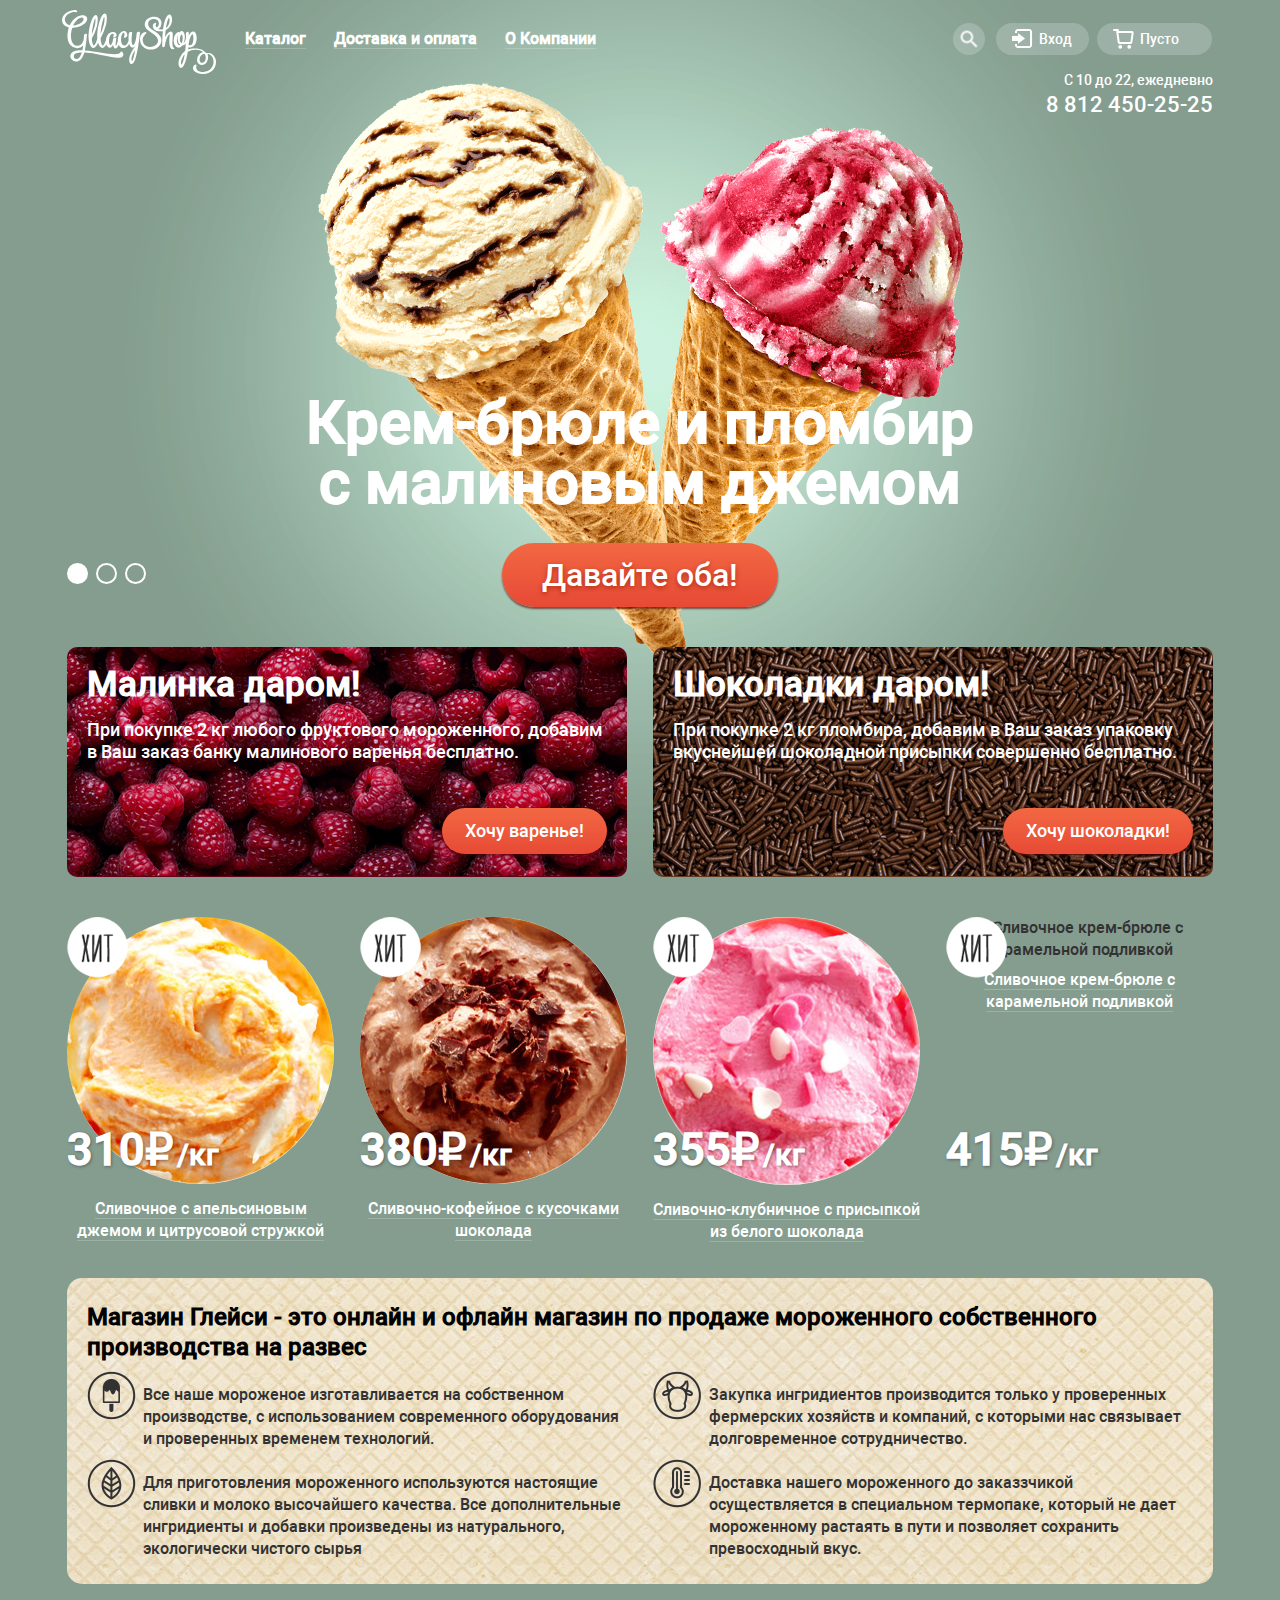
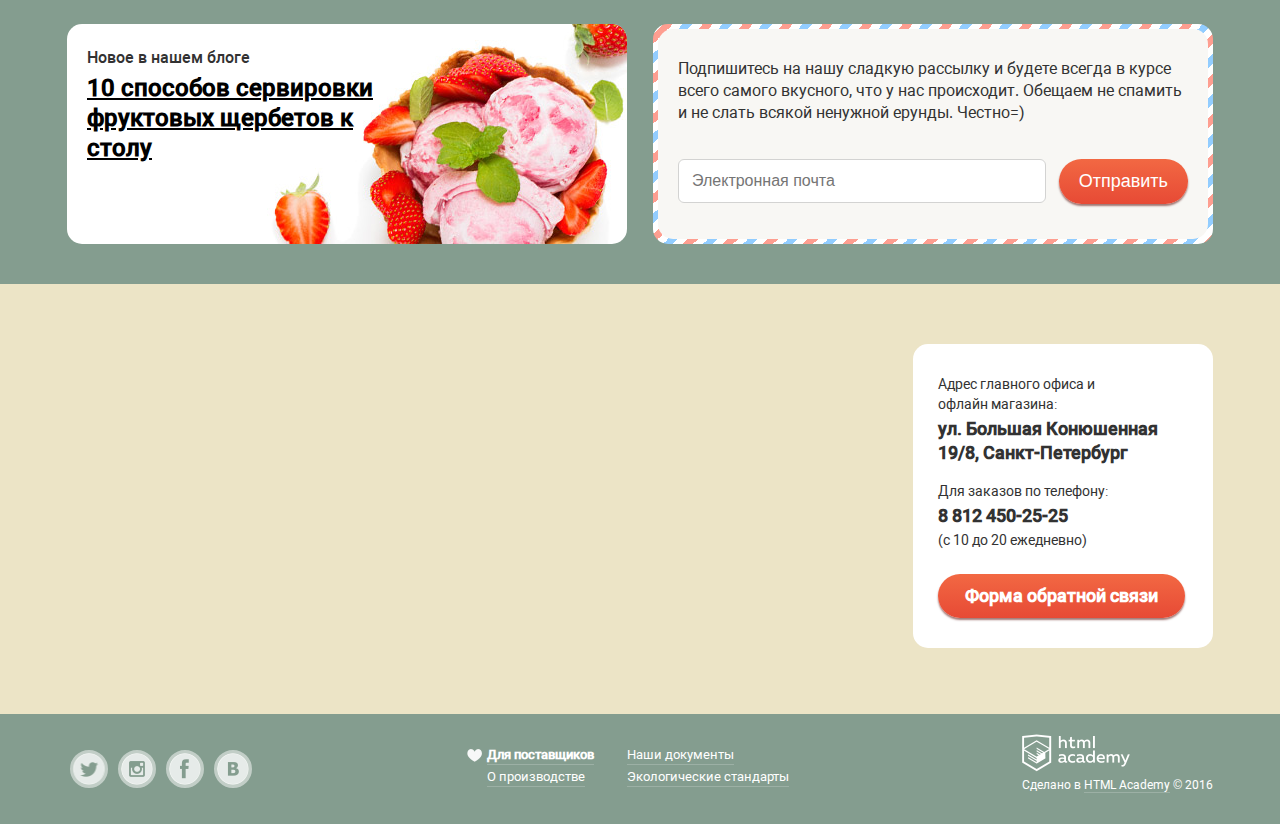
==== commit 1eb8b278: "map width 100%" ====
--- a/index.html
+++ b/index.html
@@ -13,7 +13,6 @@
   <input type="radio" id="btn-2" name="toggle">
   <input type="radio" id="btn-3" name="toggle">
   <div class="site-wrapper">
-    <div class="content-wrapper">
       <header class="main-header">
         <div class="container clearfix">
           <div class="logo">
@@ -170,15 +169,17 @@
           </form>
         </div>
         <section class="map">
-          <div id="yandex-map"></div>
-          <section class="contacts">
-            <span>Адрес главного офиса и офлайн магазина:</span>
-            <br> <b>ул. Большая Конюшенная 19/8, Санкт-Петербург</b>
-            <br> <span>Для заказов по телефону:</span>
-            <br> <b>8 812 450-25-25</b>
-            <br> <span>(с 10 до 20 ежедневно)</span>
-            <a class="btn" href="#modal-one">Форма обратной связи</a>
-          </section>
+          <div class="contacts-wrpaper">
+            <section class="contacts">
+              <span>Адрес главного офиса и офлайн магазина:</span>
+              <br> <b>ул. Большая Конюшенная 19/8, Санкт-Петербург</b>
+              <br> <span>Для заказов по телефону:</span>
+              <br> <b>8 812 450-25-25</b>
+              <br> <span>(с 10 до 20 ежедневно)</span>
+              <a class="btn" href="#modal-one">Форма обратной связи</a>
+            </section>
+          </div>
+          <div id="yandex-map" class="yandex-map"></div>
         </section>
       </main>
 
@@ -226,13 +227,10 @@
           <button class="btn btn-modal-submit" type="submit">Отправить</button>
         </form>
       </div>
-    </div>
   </div>
   <div class="modal-overlay"></div>
   <script type="text/javascript" src="js/main.js"></script>
-  <script type="text/javascript" charset="utf-8" async src="https://api-maps.yandex.ru/services/constructor/1.0/js/?sid=7FJGaVuPofDExx-8yUiuT4s2hIvc4k_M&amp;width=1200&amp;height=430&amp&id=yandex-map;lang=ru_RU&amp;sourceType=constructor&amp;scroll=true"></script>
-
-
+  <script type="text/javascript" charset="utf-8" async src="https://api-maps.yandex.ru/services/constructor/1.0/js/?sid=7FJGaVuPofDExx-8yUiuT4s2hIvc4k_M&amp;width=100%25&amp;height=430&amp;lang=ru_RU&amp;sourceType=constructor&amp;scroll=true&id=yandex-map"></script>
 </body>
 
 </html>
--- a/css/style.css
+++ b/css/style.css
@@ -1091,10 +1091,21 @@
 
 .map {
   position: relative;
-  width: 1200px;
+  width: 100%;
   min-height: 430px;
   margin: 0 auto;
   background-color: #ece4c6;
+}
+
+.yandex-map{
+  z-index: -1;
+}
+
+.contacts-wrpaper{
+  margin: 0 auto;
+  width: 1200px;
+  position: relative;
+  z-index: 10;
 }
 
 .contacts {
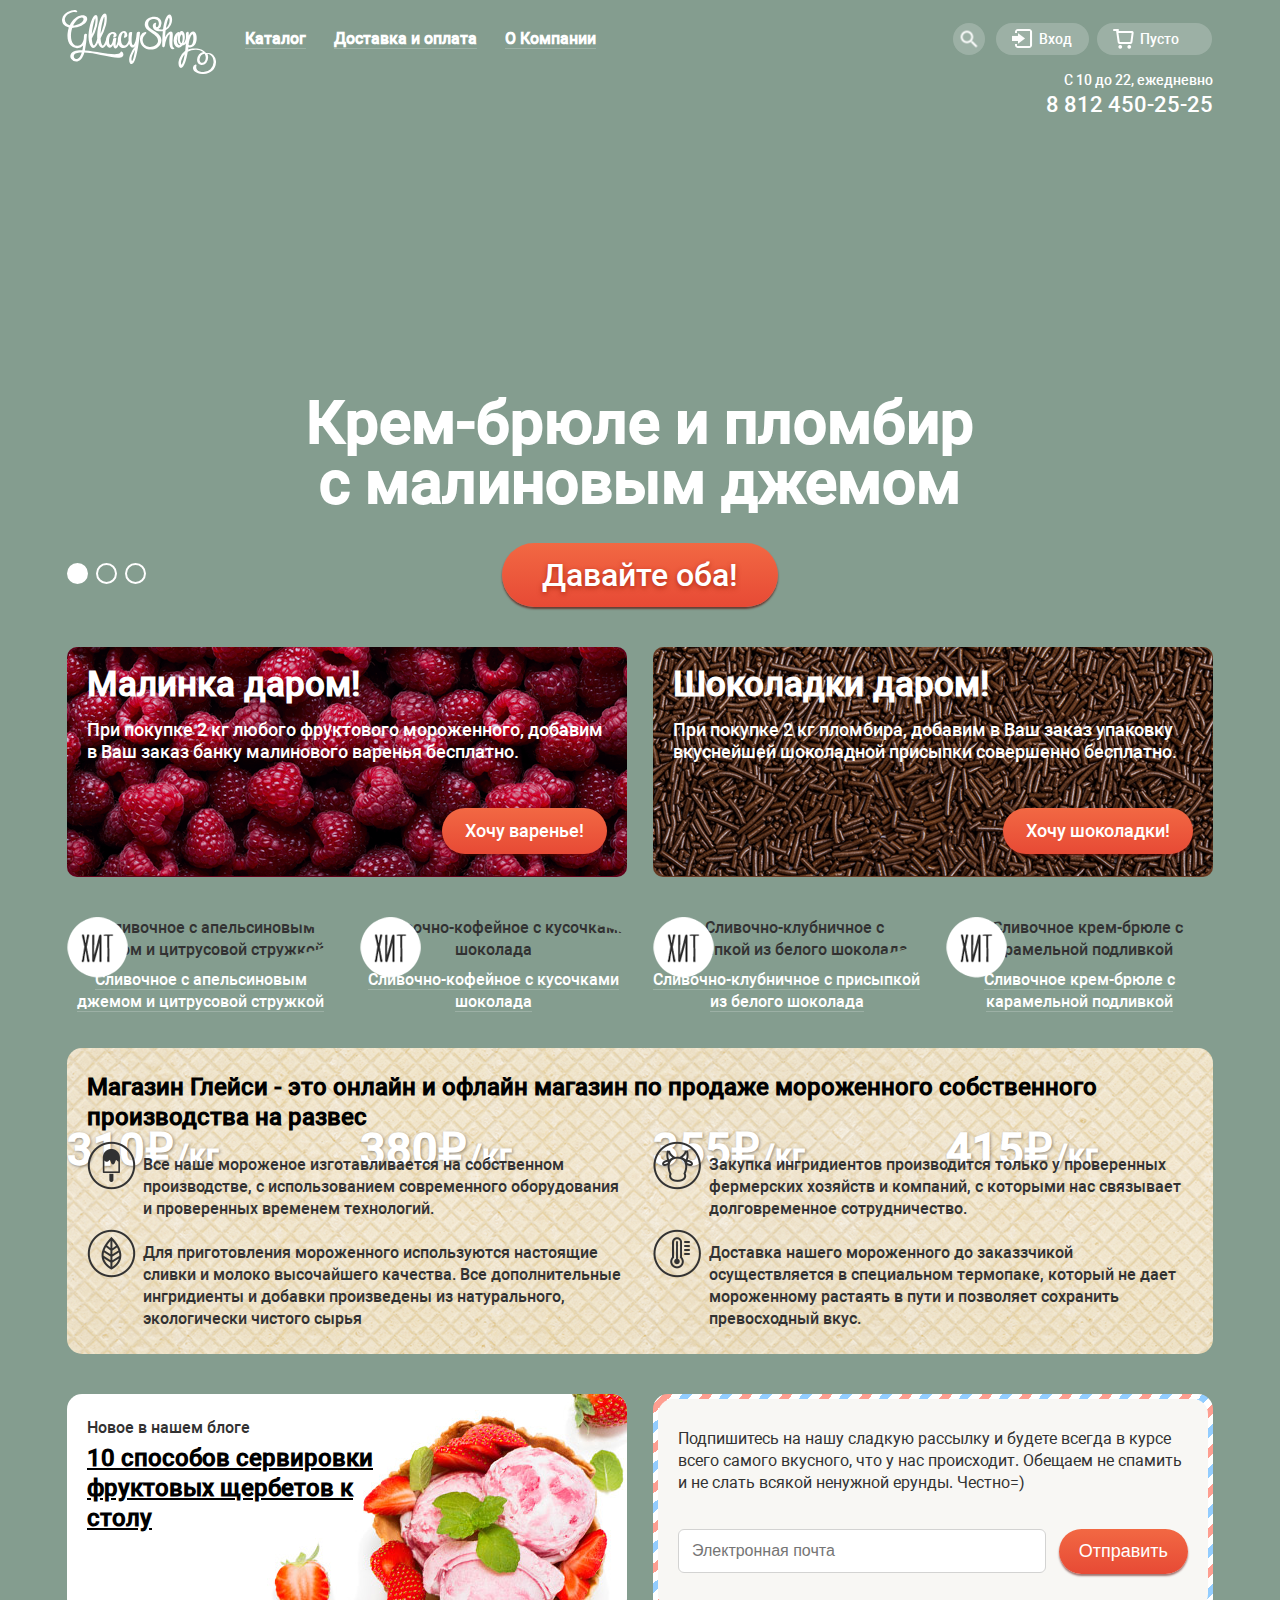
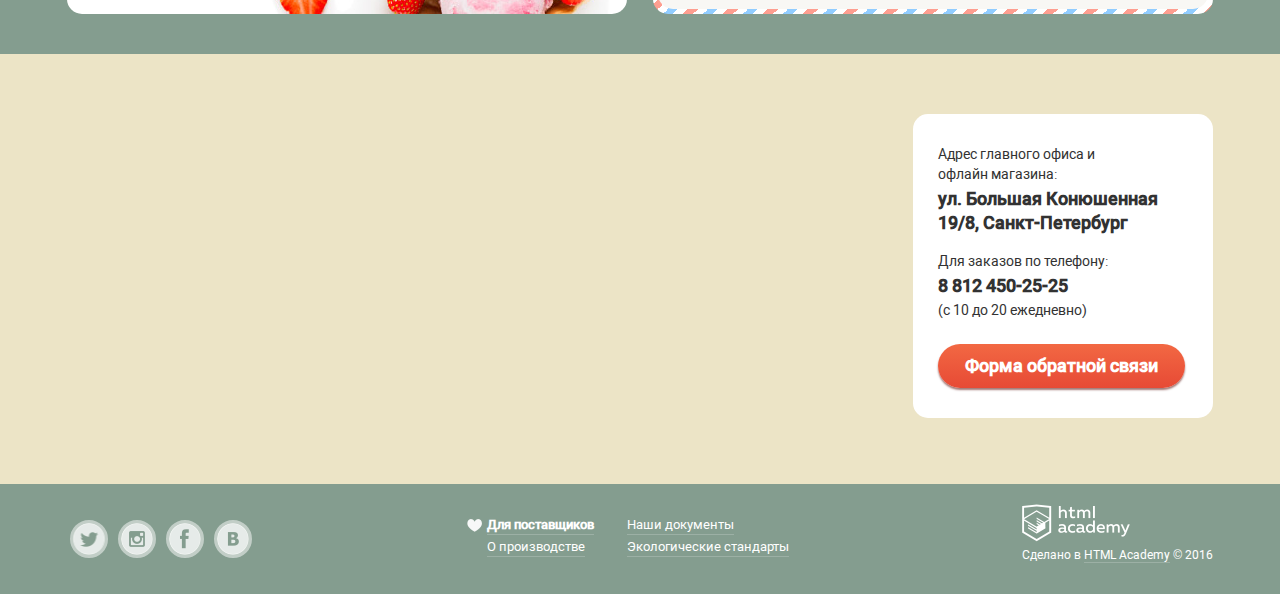
==== commit 23b4ab92: "fix" ====
--- a/index.html
+++ b/index.html
@@ -114,22 +114,22 @@
           </section>
           <section class="hit">
             <article class="product product-hit">
-              <img src="img/1.jpg" width="267" height="267" alt="Сливочное с апельсиновым джемом и цитрусовой стружкой">
+              <img src="img/ice-cream-1.jpg" width="267" height="267" alt="Сливочное с апельсиновым джемом и цитрусовой стружкой">
               <div class="product-price"><span class="price">310&#8381;</span><span class="kg">/кг</span></div>
               <a href="#">Сливочное с апельсиновым джемом и цитрусовой стружкой</a>
             </article>
             <article class="product product-hit">
-              <img src="img/2.jpg" width="267" height="267" alt="Сливочно-кофейное с кусочками шоколада">
+              <img src="img/ice-cream-2.jpg" width="267" height="267" alt="Сливочно-кофейное с кусочками шоколада">
               <div class="product-price"><span class="price">380&#8381;</span><span class="kg">/кг</span></div>
               <a href="#">Сливочно-кофейное с кусочками шоколада</a>
             </article>
             <article class="product product-hit">
-              <img src="img/3.jpg" width="267" height="267" alt="Сливочно-клубничное с присыпкой из белого шоколада">
+              <img src="img/ice-cream-3.jpg" width="267" height="267" alt="Сливочно-клубничное с присыпкой из белого шоколада">
               <div class="product-price"><span class="price">355&#8381;</span><span class="kg">/кг</span></div>
               <a href="#">Сливочно-клубничное с присыпкой из белого шоколада</a>
             </article>
             <article class="product product-hit">
-              <img src="img/4.jpg" width="267" height="267" alt="Сливочное крем-брюле с карамельной подливкой">
+              <img src="img/ice-cream-4.jpg" width="267" height="267" alt="Сливочное крем-брюле с карамельной подливкой">
               <div class="product-price"><span class="price">415&#8381;</span><span class="kg">/кг</span></div>
               <a href="#">Сливочное крем-брюле с карамельной подливкой</a>
             </article>
@@ -214,16 +214,16 @@
       <div class="modal-content">
         <button class="btn-modal-close" type="button" name="button"></button>
         <h2 class="modal-content-title">Мы обязательно Вам ответим!</h2>
-        <form class="modal" id="modal-one">
+        <form class="modal" action="https://echo.htmlacademy.ru" method="post">
           <div class="form-control">
-            <input type="text" name="name" placeholder="Как Вас зовут?">
+            <input type="text" name="name" placeholder="Как Вас зовут?" >
             <label>Как Вас зовут?</label>
           </div>
           <div class="form-control">
-            <input type="email" name="email" placeholder="Ваша почта для ответа?">
+            <input type="email" name="email" placeholder="Ваша почта для ответа?" >
             <label>Ваша почта для ответа?</label>
           </div>
-          <textarea name="message" cols="30" rows="5" placeholder="Напишите что-нибудь..."></textarea>
+          <textarea name="message" cols="30" rows="5" placeholder="Напишите что-нибудь..." ></textarea>
           <button class="btn btn-modal-submit" type="submit">Отправить</button>
         </form>
       </div>
--- a/css/style.css
+++ b/css/style.css
@@ -252,7 +252,7 @@
   background-color: rgba(255, 255, 255, 1);
 }
 
-.cart:hover .cart-wrapper{
+.cart:hover .cart-wrapper {
   display: block;
 }
 
@@ -346,7 +346,7 @@
   border-radius: 50%;
 }
 
-.search:hover{
+.search:hover {
   background-color: #f7f6f3;
 }
 
@@ -373,7 +373,7 @@
   background-position: -92px -193px;
 }
 
-.search:hover>.search-icon::before{
+.search:hover>.search-icon::before {
   content: "";
   position: absolute;
   top: 50%;
@@ -455,7 +455,7 @@
   border-radius: 5px;
 }
 
-.search:hover .search-wrapper{
+.search:hover .search-wrapper {
   display: block;
 }
 
@@ -467,7 +467,7 @@
   margin-bottom: 10px;
 }
 
-.login:hover{
+.login:hover {
   font-size: 14px;
   line-height: 16px;
   vertical-align: top;
@@ -476,8 +476,6 @@
   color: #ffffff;
   background-color: #f7f6f3;
 }
-
-
 
 .login-icon {
   display: inline-block;
@@ -505,7 +503,7 @@
   background-position: -10px -193px;
 }
 
-.login:hover>.login-icon{
+.login:hover>.login-icon {
   color: #000000;
 }
 
@@ -529,7 +527,7 @@
   z-index: 20;
 }
 
-.login-wrapper{
+.login-wrapper {
   display: none;
   position: absolute;
   top: 100%;
@@ -663,7 +661,7 @@
 .site-wrapper {
   min-width: 940px;
   background-color: #849d8f;
-  background-image: url("../img/ice cream 1.png");
+  background-image: url("../img/promo-ice-cream-1.png");
   background-repeat: no-repeat;
   background-position: top center;
   transition: background-image 0.5s ease, background-color 0.5s ease;
@@ -687,11 +685,11 @@
 }
 
 .site-wrapper:before {
-  background-image: url("../img/ice cream 2.png");
+  background-image: url("../img/promo-ice-cream-2.png");
 }
 
 .site-wrapper:after {
-  background-image: url("../img/ice cream 3.png");
+  background-image: url("../img/promo-ice-cream-3.png");
 }
 
 .slide-title {
@@ -734,17 +732,17 @@
 
 #btn-1:checked~.site-wrapper {
   background-color: #849d8f;
-  background-image: url("../img/ice cream 1.png");
+  background-image: url("../img/promo-ice-cream-1.png");
 }
 
 #btn-2:checked~.site-wrapper {
   background-color: #8996a6;
-  background-image: url("../img/ice cream 2.png");
+  background-image: url("../img/promo-ice-cream-2.png");
 }
 
 #btn-3:checked~.site-wrapper {
   background-color: #9d8b84;
-  background-image: url("../img/ice cream 3.png");
+  background-image: url("../img/promo-ice-cream-3.png");
 }
 
 .btn-slide {
@@ -1085,7 +1083,6 @@
 
 .delivery .btn {
   float: right;
-  ;
   outline: none;
 }
 
@@ -1097,11 +1094,11 @@
   background-color: #ece4c6;
 }
 
-.yandex-map{
+.yandex-map {
   z-index: -1;
 }
 
-.contacts-wrpaper{
+.contacts-wrpaper {
   margin: 0 auto;
   width: 1200px;
   position: relative;
@@ -1262,7 +1259,7 @@
 }
 
 select::-ms-expand {
-    display: none;
+  display: none;
 }
 
 .select-wrapper::before {
@@ -1756,14 +1753,42 @@
   border-bottom: 1px solid rgba(255, 188, 158, 0.2);
 }
 
+@keyframes bounce {
+  0% {
+    transform: translateY(-2000px);
+  }
+  70% {
+    transform: translateY(30px);
+  }
+  90% {
+    transform: translateY(-10px);
+  }
+  100% {
+    transform: translateY(0);
+  }
+}
+
+@keyframes shake {
+  0%, 100% {
+    transform: translateX(0);
+  }
+  10%, 30%, 50%, 70%, 90% {
+    transform: translateX(-10px);
+  }
+  20%, 40%, 60%, 80% {
+    transform: translateX(0px);
+  }
+}
+
 .modal-content {
   box-sizing: border-box;
   display: none;
   position: fixed;
   top: 50%;
   left: 50%;
-  transform: translate(-50%, -31%);
   width: 477px;
+  margin-left: -216px;
+  margin-top: -131px;
   padding: 16px 22px;
   padding-bottom: 26px;
   color: #000000;
@@ -1774,6 +1799,11 @@
 
 .modal-content-show {
   display: block;
+  animation: bounce 0.6s;
+}
+
+.modal-error {
+  animation: shake 0.6s;
 }
 
 .btn-modal-close {
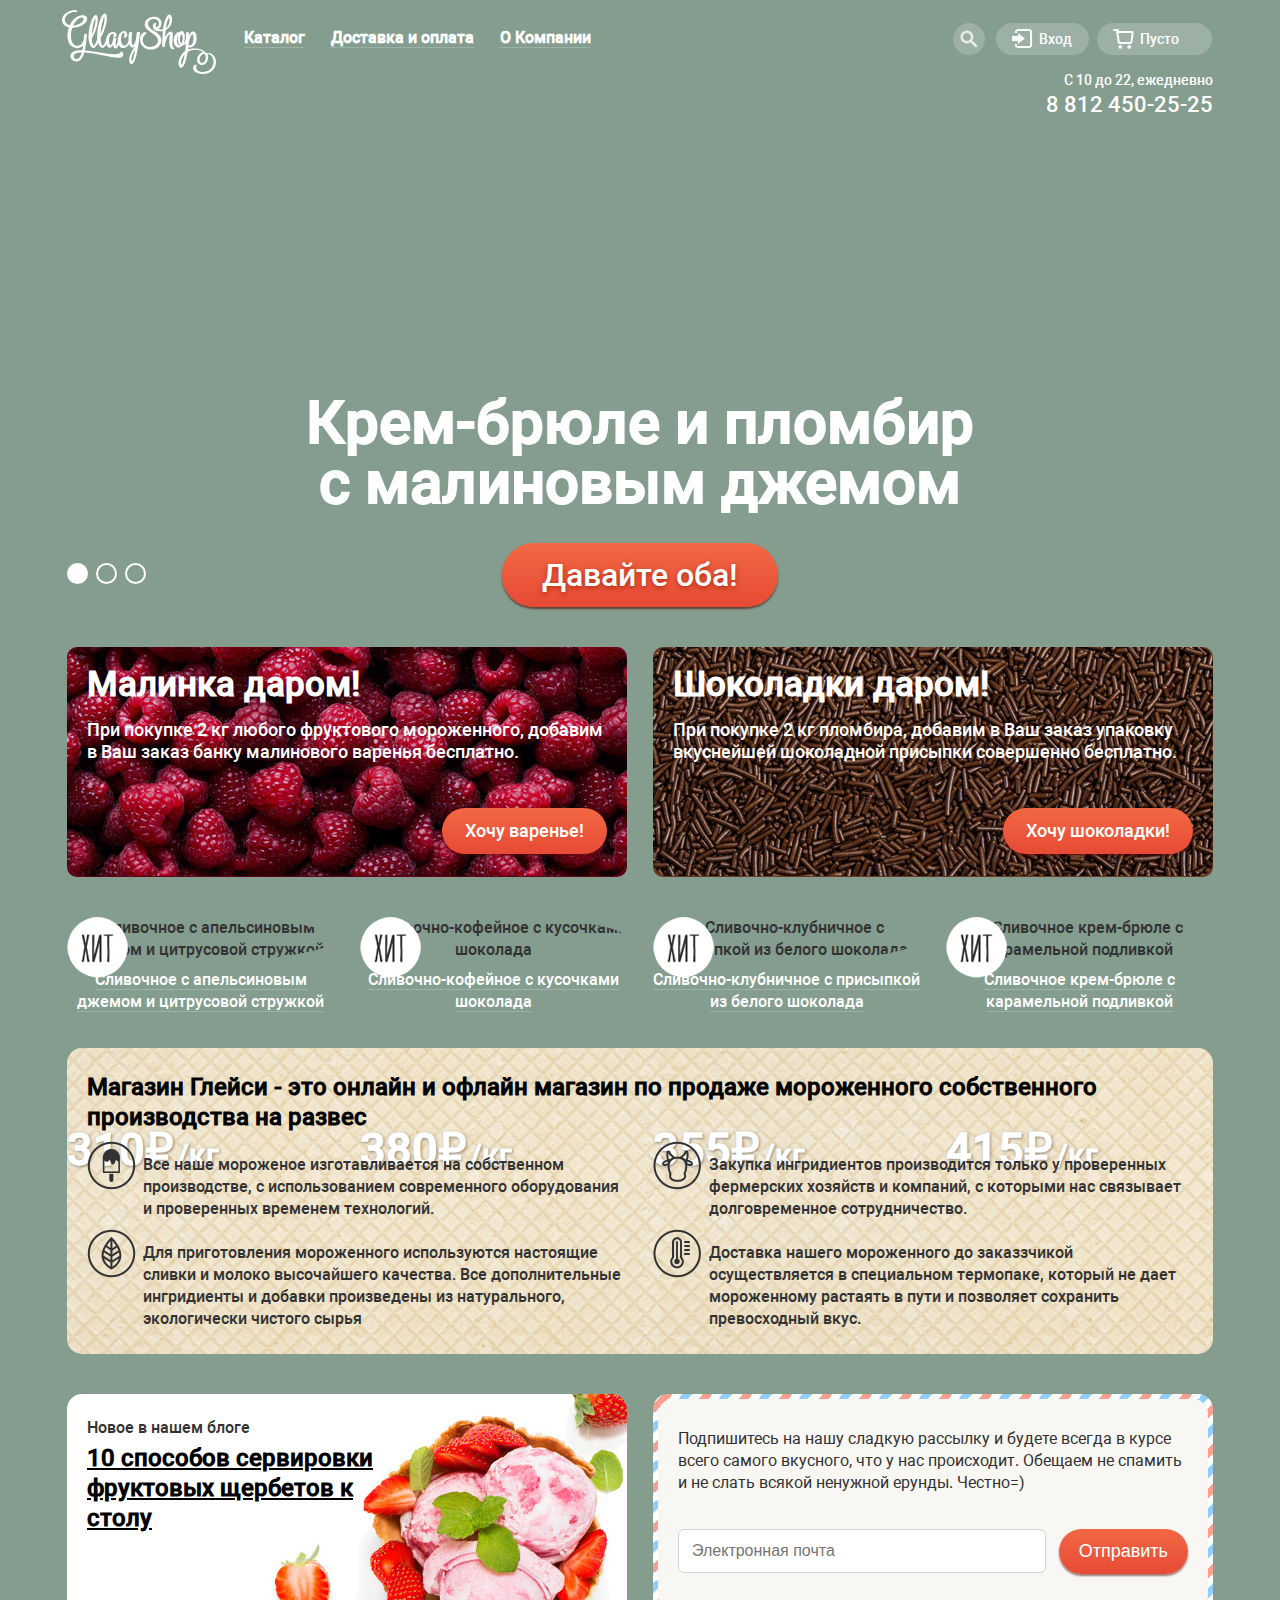
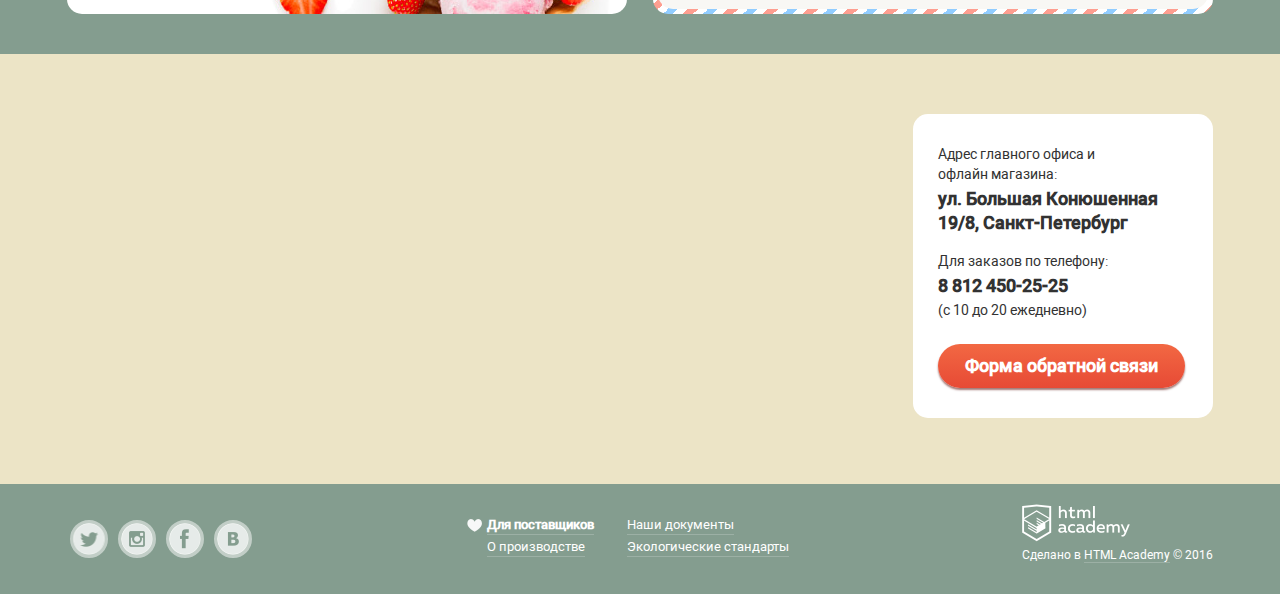
==== commit 013a9d2e: "fix" ====
--- a/index.html
+++ b/index.html
@@ -13,220 +13,220 @@
   <input type="radio" id="btn-2" name="toggle">
   <input type="radio" id="btn-3" name="toggle">
   <div class="site-wrapper">
-      <header class="main-header">
-        <div class="container clearfix">
-          <div class="logo">
-            <span><img src="img/logo.svg" alt="logo" width="154" height="64"></span>
-          </div>
-          <nav class="main-navigation">
-            <ul class="main-navigation-list">
-              <li class="main-navigation-item catalog">
-                <a href="#">Каталог</a>
-                <div class="catalog-wrapper">
-                  <ul class="catalog-sort">
-                    <li class="catalog-sort-item catalog-sort-title">Новинки</li>
-                    <li class="catalog-sort-item"><a href="catalog.html">Сливочное</a></li>
-                    <li class="catalog-sort-item"><a href="#">Щербеты</a></li>
-                    <li class="catalog-sort-item"><a href="#">Фруктовый лед</a></li>
-                    <li class="catalog-sort-item"><a href="#">Мелорин</a></li>
-                  </ul>
-                </div>
-              </li>
-              <li class="main-navigation-item"><a href="#">Доставка и оплата</a></li>
-              <li class="main-navigation-item"><a href="#">О Компании</a></li>
-            </ul>
-          </nav>
-          <div class="user-block">
-            <div class="search">
-              <a class="search-icon" href="#"></a>
-                <div class="search-wrapper">
-                  <form class="search-form">
-                    <div class="form-control">
-                      <input type="search" name="search" placeholder="Что ищем?">
-                      <label>Что ищем?</label>
-                    </div>
-                  </form>
-                </div>
-
-            </div>
-            <div class="login">
-              <a class="login-icon" href="#">Вход</a>
-              <div class="login-wrapper">
-                <form class="login-form clearfix">
-                  <div class="form-control">
-                    <input type="email" name="email" placeholder="Электронная почта">
-                    <label>Электронная почта</label>
-                  </div>
-                  <div class="form-control">
-                    <input type="password" name="password" placeholder="Пароль">
-                    <label>Пароль</label>
-                  </div>
-                  <button class="btn" type="submit" name="log-in">Войти</button>
-                  <div class="login-info">
-                    <a class="dark-link" href="#">Забыли пароль?</a>
-                    <a class="dark-link" href="#">Новая регистрация</a>
-                  </div>
-                </form>
+    <header class="main-header">
+      <div class="container clearfix">
+        <div class="logo">
+          <span><img src="img/logo.svg" alt="logo" width="154" height="64"></span>
+        </div>
+        <nav class="main-navigation">
+          <ul class="main-navigation-list">
+            <li class="main-navigation-item catalog">
+              <a href="#">Каталог</a>
+              <div class="catalog-wrapper">
+                <ul class="catalog-sort">
+                  <li class="catalog-sort-item catalog-sort-title"><a href="#">Новинки</a></li>
+                  <li class="catalog-sort-item"><a href="catalog.html">Сливочное</a></li>
+                  <li class="catalog-sort-item"><a href="#">Щербеты</a></li>
+                  <li class="catalog-sort-item"><a href="#">Фруктовый лед</a></li>
+                  <li class="catalog-sort-item"><a href="#">Мелорин</a></li>
+                </ul>
               </div>
-            </div>
-            <a class="shopping-cart" href="#">Пусто</a>
-            <div class="info-contact">
-              <p>С 10 до 22, ежедневно</p>
-              <a class="light-link" href="tel:+88124502525">8 812 450-25-25</a>
-            </div>
-          </div>
-        </div>
-      </header>
-
-      <main class="main-content">
-        <div class="container clearfix">
-          <section class="slider">
-
-            <div class="slide" id="slide1">
-              <h1 class="slide-title">Крем-брюле и пломбир с малиновым джемом</h1>
-              <a class="btn btn-slide" href="">Давайте оба!</a>
-            </div>
-            <div class="slide" id="slide2">
-              <h1 class="slide-title">Шоколадный пломбир и лимонный сорбет</h1>
-              <a class="btn btn-slide" href="#">Давайте оба!</a>
-            </div>
-            <div class="slide" id="slide3">
-              <h1 class="slide-title">Пломбир с помадкой и клубничный щербет</h1>
-              <a class="btn btn-slide" href="#">Давайте оба!</a>
-            </div>
-            <div class="slider-controls">
-              <label for="btn-1"></label>
-              <label for="btn-2"></label>
-              <label for="btn-3"></label>
-            </div>
-          </section>
-          <section class="promotion clearfix">
-            <div class="banner banner-left">
-              <h2>Малинка даром!</h2>
-              <p>При покупке 2 кг любого фруктового мороженного, добавим в Ваш заказ банку малинового варенья бесплатно. </p>
-              <a class="btn btn-banner" href="#">Хочу варенье!</a>
-            </div>
-            <div class="banner banner-right">
-              <h2>Шоколадки даром!</h2>
-              <p>При покупке 2 кг пломбира, добавим в Ваш заказ упаковку вкуснейшей шоколадной присыпки совершенно бесплатно. </p>
-              <a class="btn" href="#">Хочу шоколадки!</a>
-            </div>
-          </section>
-          <section class="hit">
-            <article class="product product-hit">
-              <img src="img/ice-cream-1.jpg" width="267" height="267" alt="Сливочное с апельсиновым джемом и цитрусовой стружкой">
-              <div class="product-price"><span class="price">310&#8381;</span><span class="kg">/кг</span></div>
-              <a href="#">Сливочное с апельсиновым джемом и цитрусовой стружкой</a>
-            </article>
-            <article class="product product-hit">
-              <img src="img/ice-cream-2.jpg" width="267" height="267" alt="Сливочно-кофейное с кусочками шоколада">
-              <div class="product-price"><span class="price">380&#8381;</span><span class="kg">/кг</span></div>
-              <a href="#">Сливочно-кофейное с кусочками шоколада</a>
-            </article>
-            <article class="product product-hit">
-              <img src="img/ice-cream-3.jpg" width="267" height="267" alt="Сливочно-клубничное с присыпкой из белого шоколада">
-              <div class="product-price"><span class="price">355&#8381;</span><span class="kg">/кг</span></div>
-              <a href="#">Сливочно-клубничное с присыпкой из белого шоколада</a>
-            </article>
-            <article class="product product-hit">
-              <img src="img/ice-cream-4.jpg" width="267" height="267" alt="Сливочное крем-брюле с карамельной подливкой">
-              <div class="product-price"><span class="price">415&#8381;</span><span class="kg">/кг</span></div>
-              <a href="#">Сливочное крем-брюле с карамельной подливкой</a>
-            </article>
-          </section>
-          <div class="features clearfix">
-            <h2 class="features-name">Магазин Глейси - это онлайн и офлайн магазин по продаже мороженного собственного производства на развес</h2>
-            <div class="features-left">
-              <div class="features-item features-item--production">
-                <p>Все наше мороженое изготавливается на собственном производстве, c использованием современного оборудования и проверенных временем технологий.</p>
-              </div>
-              <div class="features-item features-item--ingredients">
-                <p>Для приготовления мороженного используются настоящие сливки и молоко высочайшего качества. Все дополнительные ингридиенты и добавки произведены из натурального, экологически чистого сырья</p>
-              </div>
-            </div>
-            <div class="features-right">
-              <div class="features-item features-item--farm">
-                <p>Закупка ингридиентов производится только у проверенных фермерских хозяйств и компаний, с которыми нас связывает долговременное сотрудничество.</p>
-              </div>
-              <div class="features-item features-item--termo">
-                <p>Доставка нашего мороженного до заказзчикой осуществляется в специальном термопаке, который не дает мороженному растаять в пути и позволяет сохранить превосходный вкус.</p>
-              </div>
-            </div>
-          </div>
-          <article class="post">
-            <span>Новое в нашем блоге</span>
-            <h1 class="post-title"><a class="dark-link" href="">10 способов сервировки фруктовых щербетов к столу</a></h1>
-          </article>
-          <form class="delivery" method="post">
-            <div class="delivery-wrapper">
-              <p>Подпишитесь на нашу сладкую рассылку и будете всегда в курсе всего самого вкусного, что у нас происходит. Обещаем не спамить и не слать всякой ненужной ерунды. Честно=)</p>
-              <div class="form-control">
-                <input id="email" type="email" name="email" placeholder="Электронная почта">
-                <label for="email">Электронная почта</label>
-              </div>
-              <button class="btn" type="submit">Отправить</button>
-            </div>
-          </form>
-        </div>
-        <section class="map">
-          <div class="contacts-wrpaper">
-            <section class="contacts">
-              <span>Адрес главного офиса и офлайн магазина:</span>
-              <br> <b>ул. Большая Конюшенная 19/8, Санкт-Петербург</b>
-              <br> <span>Для заказов по телефону:</span>
-              <br> <b>8 812 450-25-25</b>
-              <br> <span>(с 10 до 20 ежедневно)</span>
-              <a class="btn" href="#modal-one">Форма обратной связи</a>
-            </section>
-          </div>
-          <div id="yandex-map" class="yandex-map"></div>
-        </section>
-      </main>
-
-      <footer class="main-footer">
-        <div class="container clearfix">
-          <section class="footer-left">
-            <section class="footer-social">
-              <a class="social-btn social-btn-tw" href="#"></a>
-              <a class="social-btn social-btn-inst" href="#"></a>
-              <a class="social-btn social-btn-fb" href="#"></a>
-              <a class="social-btn social-btn-vk" href="#"></a>
-            </section>
-            <section class="about-us about-us-right">
-              <a class="light-link" href="#">Для поставщиков</a>
-              <a class="light-link" href="#">О производстве</a>
-            </section>
-          </section>
-          <section class="footer-right">
-            <section class="about-us about-us-left">
-              <a class="light-link" href="#">Наши документы</a>
-              <a class="light-link" href="#">Экологические стандарты</a>
-            </section>
-            <section class="footer-copyright">
-              <a class="logo-htmlacademy" href="#"><img class="logo-htmlacademy-icon" src="img/logo-htmlacademy.png" alt="HTML Academy" width="108" height="38"></a>
-              <p>
-                Сделано в <a class="light-link htmlacademy" href="#">HTML Academy</a> &copy; 2016
-              </p>
-            </section>
-          </section>
-        </div>
-      </footer>
-      <div class="modal-content">
-        <button class="btn-modal-close" type="button" name="button"></button>
-        <h2 class="modal-content-title">Мы обязательно Вам ответим!</h2>
-        <form class="modal" action="https://echo.htmlacademy.ru" method="post">
-          <div class="form-control">
-            <input type="text" name="name" placeholder="Как Вас зовут?" >
-            <label>Как Вас зовут?</label>
-          </div>
-          <div class="form-control">
-            <input type="email" name="email" placeholder="Ваша почта для ответа?" >
-            <label>Ваша почта для ответа?</label>
-          </div>
-          <textarea name="message" cols="30" rows="5" placeholder="Напишите что-нибудь..." ></textarea>
-          <button class="btn btn-modal-submit" type="submit">Отправить</button>
+            </li>
+            <li class="main-navigation-item"><a href="#">Доставка и оплата</a></li>
+            <li class="main-navigation-item"><a href="#">О Компании</a></li>
+          </ul>
+        </nav>
+        <div class="user-block">
+          <div class="search">
+            <a class="search-icon" href="#"></a>
+            <div class="search-wrapper">
+              <form class="search-form">
+                <div class="form-control">
+                  <input type="search" name="search" id="search-form" placeholder="Что ищем?">
+                  <label for="search-form">Что ищем?</label>
+                </div>
+              </form>
+            </div>
+
+          </div>
+          <div class="login">
+            <a class="login-icon" href="#">Вход</a>
+            <div class="login-wrapper">
+              <form class="login-form clearfix">
+                <div class="form-control">
+                  <input type="email" name="email" id="email-form" placeholder="Электронная почта">
+                  <label for="email-form">Электронная почта</label>
+                </div>
+                <div class="form-control">
+                  <input type="password" name="password" id="password-form" placeholder="Пароль">
+                  <label for="password-form">Пароль</label>
+                </div>
+                <button class="btn" type="submit" name="log-in">Войти</button>
+                <div class="login-info">
+                  <a class="dark-link" href="#">Забыли пароль?</a>
+                  <a class="dark-link" href="#">Новая регистрация</a>
+                </div>
+              </form>
+            </div>
+          </div>
+          <a class="shopping-cart" href="#">Пусто</a>
+          <div class="info-contact">
+            <p>С 10 до 22, ежедневно</p>
+            <a class="light-link" href="tel:+88124502525">8 812 450-25-25</a>
+          </div>
+        </div>
+      </div>
+    </header>
+
+    <main class="main-content">
+      <div class="container clearfix">
+        <section class="slider">
+
+          <div class="slide" id="slide1">
+            <h1 class="slide-title">Крем-брюле и пломбир с малиновым джемом</h1>
+            <a class="btn btn-slide" href="">Давайте оба!</a>
+          </div>
+          <div class="slide" id="slide2">
+            <h1 class="slide-title">Шоколадный пломбир и лимонный сорбет</h1>
+            <a class="btn btn-slide" href="#">Давайте оба!</a>
+          </div>
+          <div class="slide" id="slide3">
+            <h1 class="slide-title">Пломбир с помадкой и клубничный щербет</h1>
+            <a class="btn btn-slide" href="#">Давайте оба!</a>
+          </div>
+          <div class="slider-controls">
+            <label for="btn-1"></label>
+            <label for="btn-2"></label>
+            <label for="btn-3"></label>
+          </div>
+        </section>
+        <section class="promotion clearfix">
+          <div class="banner banner-left">
+            <h2>Малинка даром!</h2>
+            <p>При покупке 2 кг любого фруктового мороженного, добавим в Ваш заказ банку малинового варенья бесплатно. </p>
+            <a class="btn btn-banner" href="#">Хочу варенье!</a>
+          </div>
+          <div class="banner banner-right">
+            <h2>Шоколадки даром!</h2>
+            <p>При покупке 2 кг пломбира, добавим в Ваш заказ упаковку вкуснейшей шоколадной присыпки совершенно бесплатно. </p>
+            <a class="btn" href="#">Хочу шоколадки!</a>
+          </div>
+        </section>
+        <section class="hit">
+          <article class="product product-hit">
+            <img src="img/ice-cream-1.jpg" width="267" height="267" alt="Сливочное с апельсиновым джемом и цитрусовой стружкой">
+            <div class="product-price"><span class="price">310&#8381;</span><span class="kg">/кг</span></div>
+            <a href="#">Сливочное с апельсиновым джемом и цитрусовой стружкой</a>
+          </article>
+          <article class="product product-hit">
+            <img src="img/ice-cream-2.jpg" width="267" height="267" alt="Сливочно-кофейное с кусочками шоколада">
+            <div class="product-price"><span class="price">380&#8381;</span><span class="kg">/кг</span></div>
+            <a href="#">Сливочно-кофейное с кусочками шоколада</a>
+          </article>
+          <article class="product product-hit">
+            <img src="img/ice-cream-3.jpg" width="267" height="267" alt="Сливочно-клубничное с присыпкой из белого шоколада">
+            <div class="product-price"><span class="price">355&#8381;</span><span class="kg">/кг</span></div>
+            <a href="#">Сливочно-клубничное с присыпкой из белого шоколада</a>
+          </article>
+          <article class="product product-hit">
+            <img src="img/ice-cream-4.jpg" width="267" height="267" alt="Сливочное крем-брюле с карамельной подливкой">
+            <div class="product-price"><span class="price">415&#8381;</span><span class="kg">/кг</span></div>
+            <a href="#">Сливочное крем-брюле с карамельной подливкой</a>
+          </article>
+        </section>
+        <div class="features clearfix">
+          <h2 class="features-name">Магазин Глейси - это онлайн и офлайн магазин по продаже мороженного собственного производства на развес</h2>
+          <div class="features-left">
+            <div class="features-item features-item--production">
+              <p>Все наше мороженое изготавливается на собственном производстве, c использованием современного оборудования и проверенных временем технологий.</p>
+            </div>
+            <div class="features-item features-item--ingredients">
+              <p>Для приготовления мороженного используются настоящие сливки и молоко высочайшего качества. Все дополнительные ингридиенты и добавки произведены из натурального, экологически чистого сырья</p>
+            </div>
+          </div>
+          <div class="features-right">
+            <div class="features-item features-item--farm">
+              <p>Закупка ингридиентов производится только у проверенных фермерских хозяйств и компаний, с которыми нас связывает долговременное сотрудничество.</p>
+            </div>
+            <div class="features-item features-item--termo">
+              <p>Доставка нашего мороженного до заказзчикой осуществляется в специальном термопаке, который не дает мороженному растаять в пути и позволяет сохранить превосходный вкус.</p>
+            </div>
+          </div>
+        </div>
+        <article class="post">
+          <span>Новое в нашем блоге</span>
+          <h1 class="post-title"><a class="dark-link" href="">10 способов сервировки фруктовых щербетов к столу</a></h1>
+        </article>
+        <form class="delivery" method="post">
+          <div class="delivery-wrapper">
+            <p>Подпишитесь на нашу сладкую рассылку и будете всегда в курсе всего самого вкусного, что у нас происходит. Обещаем не спамить и не слать всякой ненужной ерунды. Честно=)</p>
+            <div class="form-control">
+              <input id="email" type="email" name="email" placeholder="Электронная почта">
+              <label for="email">Электронная почта</label>
+            </div>
+            <button class="btn" type="submit">Отправить</button>
+          </div>
         </form>
       </div>
+      <section class="map">
+        <div class="contacts-wrpaper">
+          <section class="contacts">
+            <span>Адрес главного офиса и офлайн магазина:</span>
+            <br> <b>ул. Большая Конюшенная 19/8, Санкт-Петербург</b>
+            <br> <span>Для заказов по телефону:</span>
+            <br> <b>8 812 450-25-25</b>
+            <br> <span>(с 10 до 20 ежедневно)</span>
+            <a class="btn" href="#modal-one">Форма обратной связи</a>
+          </section>
+        </div>
+        <div id="yandex-map" class="yandex-map"></div>
+      </section>
+    </main>
+
+    <footer class="main-footer">
+      <div class="container clearfix">
+        <section class="footer-left">
+          <section class="footer-social">
+            <a class="social-btn social-btn-tw" href="#"></a>
+            <a class="social-btn social-btn-inst" href="#"></a>
+            <a class="social-btn social-btn-fb" href="#"></a>
+            <a class="social-btn social-btn-vk" href="#"></a>
+          </section>
+          <section class="about-us about-us-right">
+            <a class="light-link" href="#">Для поставщиков</a>
+            <a class="light-link" href="#">О производстве</a>
+          </section>
+        </section>
+        <section class="footer-right">
+          <section class="about-us about-us-left">
+            <a class="light-link" href="#">Наши документы</a>
+            <a class="light-link" href="#">Экологические стандарты</a>
+          </section>
+          <section class="footer-copyright">
+            <a class="logo-htmlacademy" href="#"><img class="logo-htmlacademy-icon" src="img/logo-htmlacademy.png" alt="HTML Academy" width="108" height="38"></a>
+            <p>
+              Сделано в <a class="light-link htmlacademy" href="#">HTML Academy</a> &copy; 2016
+            </p>
+          </section>
+        </section>
+      </div>
+    </footer>
+    <div class="modal-content">
+      <button class="btn-modal-close" type="button" name="button"></button>
+      <h2 class="modal-content-title">Мы обязательно Вам ответим!</h2>
+      <form class="modal" action="https://echo.htmlacademy.ru" method="post">
+        <div class="form-control">
+          <input type="text" name="name" id="name-form" placeholder="Как Вас зовут?">
+          <label for="name-form">Как Вас зовут?</label>
+        </div>
+        <div class="form-control">
+          <input type="email" name="email" id="email-feedback" placeholder="Ваша почта для ответа?">
+          <label for="email-feedback">Ваша почта для ответа?</label>
+        </div>
+        <textarea name="message" cols="30" rows="5" placeholder="Напишите что-нибудь..."></textarea>
+        <button class="btn btn-modal-submit" type="submit">Отправить</button>
+      </form>
+    </div>
   </div>
   <div class="modal-overlay"></div>
   <script type="text/javascript" src="js/main.js"></script>
--- a/css/style.css
+++ b/css/style.css
@@ -101,7 +101,6 @@
   margin-bottom: 10px;
   vertical-align: top;
   border-radius: 15px;
-  border: 1px solid transparent;
 }
 
 .main-navigation-item>a {
@@ -118,12 +117,11 @@
 
 .main-navigation-item:hover:not(.active) {
   background-color: #f7f6f3;
-  border: 1px solid #ffffff;
 }
 
 .main-navigation-item:active:not(.active) {
+  box-sizing: border-box;
   background-color: #ededed;
-  border: none;
   box-shadow: inset 0 2px 1px 0 #696969;
 }
 
@@ -178,6 +176,7 @@
 }
 
 .catalog-sort-item {
+  box-sizing: border-box;
   font-size: 14px;
   font-weight: normal;
   line-height: 16px;
@@ -474,7 +473,6 @@
   background-color: rgba(255, 255, 255, 0.2);
   border-radius: 30px;
   color: #ffffff;
-  background-color: #f7f6f3;
 }
 
 .login-icon {
@@ -722,6 +720,10 @@
   cursor: pointer;
 }
 
+.slider-controls label:hover {
+  background: rgba(248, 247, 244, 0.4);
+}
+
 #btn-1:checked~.site-wrapper #slide1, #btn-2:checked~.site-wrapper #slide2, #btn-3:checked~.site-wrapper #slide3 {
   display: block;
 }
@@ -1027,13 +1029,11 @@
 .light-link:hover, .light-link:active {
   text-decoration-color: rgba(255, 188, 158, 0.2);
   color: #ffbc9e;
-  /*border-bottom: 2px solid rgba(255, 188, 158, 0.2);*/
 }
 
 .dark-link:hover, .dark-link:active {
   text-decoration: rgba(232, 77, 55, 0.2);
   color: #e84d37;
-  /*border-bottom: 2px solid rgba(232, 77, 55, 0.2);*/
 }
 
 .post-title span {
@@ -1354,10 +1354,8 @@
 }
 
 input::-webkit-outer-spin-button, input::-webkit-inner-spin-button {
-  /* display: none; <- Crashes Chrome on hover */
   -webkit-appearance: none;
   margin: 0;
-  /* <-- Apparently some margin are still there even though it's hidden */
 }
 
 .price-controls label {
@@ -1535,9 +1533,8 @@
 
 .pagination li {
   display: inline-block;
-  width: 28px;
-  padding: 3px 0;
-  margin-right: -2px;
+  width: 26px;
+  height: 26px;
   margin-left: 2px;
   vertical-align: top;
   text-align: center;
@@ -1557,7 +1554,8 @@
   display: inline-block;
   width: 7px;
   height: 7px;
-  vertical-align: top;
+  vertical-align: middle;
+  padding-top: 0;
   border-right: 2px solid rgba(255, 255, 255, 0.5);
   border-bottom: 2px solid rgba(255, 255, 255, 0.5);
   transform: rotate(140deg);
@@ -1567,9 +1565,10 @@
   display: inline-block;
   width: 7px;
   height: 7px;
-  vertical-align: top;
+  vertical-align: middle;
   border-right: 2px solid #ffffff;
   border-bottom: 2px solid #ffffff;
+  padding-top: 0;
   transform: rotate(-45deg);
 }
 
@@ -1578,7 +1577,16 @@
   border-radius: 50%;
 }
 
+.pagination a {
+  display: inline-block;
+  vertical-align: top;
+  padding-top: 4px;
+}
+
 .pagination .active a {
+  display: inline-block;
+  vertical-align: top;
+  padding-top: 4px;
   color: #000000;
 }
 
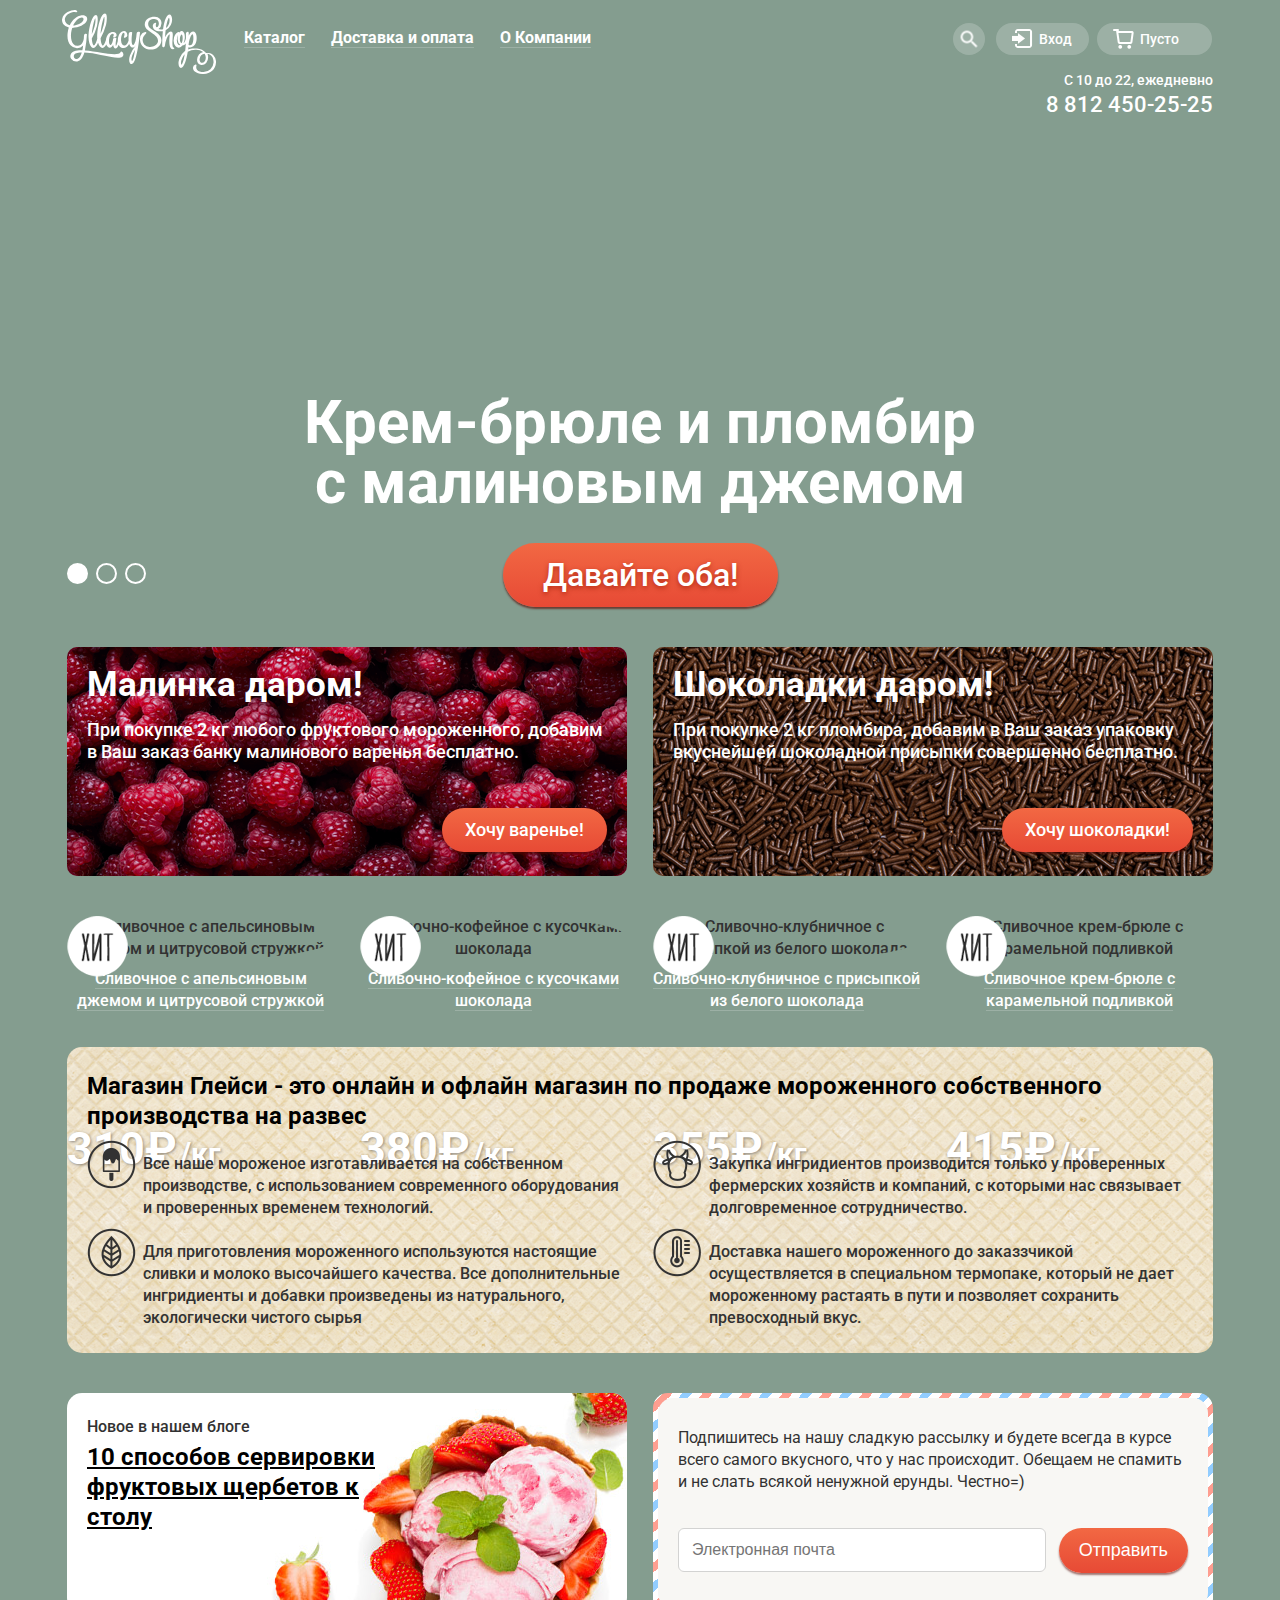
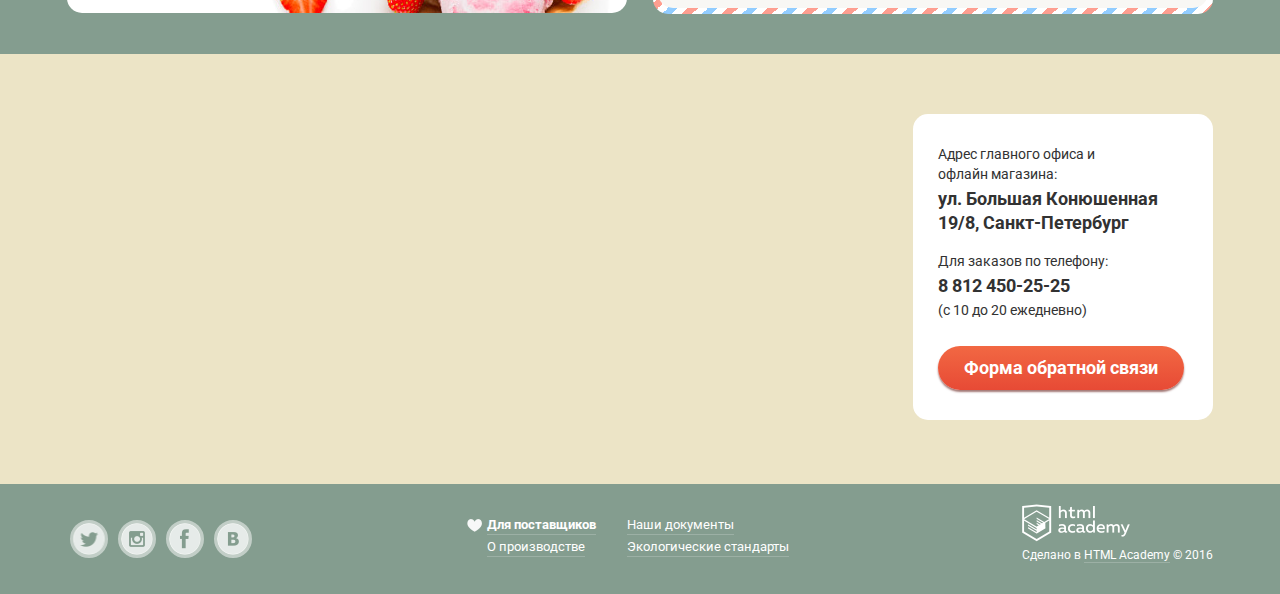
==== commit bc39f1b6: "fix" ====
--- a/index.html
+++ b/index.html
@@ -4,8 +4,9 @@
 <head>
   <meta charset="utf-8">
   <title>HTML Academy: Глейси</title>
+  <link href="https://fonts.googleapis.com/css?family=Roboto:400,500&amp;subset=cyrillic,latin-ext" rel="stylesheet">
   <link rel="stylesheet" href="css/normalize.css">
-  <link rel="stylesheet" href="css/style.css">
+  <link rel="stylesheet" href="css/style.min.css">
 </head>
 
 <body>
@@ -103,12 +104,12 @@
         <section class="promotion clearfix">
           <div class="banner banner-left">
             <h2>Малинка даром!</h2>
-            <p>При покупке 2 кг любого фруктового мороженного, добавим в Ваш заказ банку малинового варенья бесплатно. </p>
+            <p>При покупке 2 кг любого фруктового мороженного, добавим в Ваш заказ банку малинового варенья бесплатно.</p>
             <a class="btn btn-banner" href="#">Хочу варенье!</a>
           </div>
           <div class="banner banner-right">
             <h2>Шоколадки даром!</h2>
-            <p>При покупке 2 кг пломбира, добавим в Ваш заказ упаковку вкуснейшей шоколадной присыпки совершенно бесплатно. </p>
+            <p>При покупке 2 кг пломбира, добавим в Ваш заказ упаковку вкуснейшей шоколадной присыпки совершенно бесплатно.</p>
             <a class="btn" href="#">Хочу шоколадки!</a>
           </div>
         </section>
@@ -171,12 +172,12 @@
       <section class="map">
         <div class="contacts-wrpaper">
           <section class="contacts">
-            <span>Адрес главного офиса и офлайн магазина:</span>
-            <br> <b>ул. Большая Конюшенная 19/8, Санкт-Петербург</b>
+            <span>Адрес главного офиса и<br> офлайн магазина:</span>
+            <br> <b>ул. Большая Конюшенная<br> 19/8, Санкт-Петербург</b>
             <br> <span>Для заказов по телефону:</span>
             <br> <b>8 812 450-25-25</b>
             <br> <span>(с 10 до 20 ежедневно)</span>
-            <a class="btn" href="#modal-one">Форма обратной связи</a>
+            <a class="btn" href="popup.html">Форма обратной связи</a>
           </section>
         </div>
         <div id="yandex-map" class="yandex-map"></div>
@@ -229,7 +230,7 @@
     </div>
   </div>
   <div class="modal-overlay"></div>
-  <script type="text/javascript" src="js/main.js"></script>
+  <script type="text/javascript" src="js/main.min.js"></script>
   <script type="text/javascript" charset="utf-8" async src="https://api-maps.yandex.ru/services/constructor/1.0/js/?sid=7FJGaVuPofDExx-8yUiuT4s2hIvc4k_M&amp;width=100%25&amp;height=430&amp;lang=ru_RU&amp;sourceType=constructor&amp;scroll=true&id=yandex-map"></script>
 </body>
 
--- a/css/style.min.css
+++ b/css/style.min.css
@@ -0,0 +1 @@
+body{font-family:"Roboto", "Arial", sans-serif;font-size:16px;line-height:22px;font-weight:500;margin:0 auto;color:#323232;background-color:#849d8f}body>input[type="radio"]{display:none}h1{font-size:60px;margin:0;line-height:60px;color:#ffffff}h2{font-size:35px;line-height:41px;color:#ffffff;margin:0}ul{margin:0;padding:0;list-style-type:none}fieldset{padding:0;border:none}img{max-width:100%;height:auto}.container{box-sizing:border-box;width:1200px;margin:0 auto;padding:0 27px}.clearfix::after{content:"";display:table;clear:both}.main-header{min-height:70px;margin-bottom:15px}.logo{float:left;width:160px;margin-left:-5px;margin-top:10px;margin-right:10px}.main-navigation{box-sizing:border-box;float:left;font-weight:bold;width:430px;margin-right:200px}.main-navigation-item{box-sizing:border-box;display:inline-block;font-size:16px;line-height:18px;padding:6px 12px;margin-top:23px;margin-right:-2px;margin-bottom:10px;vertical-align:top;border-radius:15px}.main-navigation-item>a{box-sizing:border-box;color:#ffffff;text-decoration:none;border-bottom:1px solid rgba(255, 255, 255, 0.2)}.main-navigation-item:hover:not(.active)>a{color:#000000;border-color:transparent}.main-navigation-item:hover:not(.active){background-color:#f7f6f3}.main-navigation-item:active:not(.active){box-sizing:border-box;background-color:#ededed;box-shadow:inset 0 2px 1px 0 #696969}.main-navigation-item.active{color:#ffffff;background-color:#d07058}.main-navigation-item.active>a{border:none}.catalog{position:relative}.catalog-wrapper{display:none;position:absolute;left:-13px;top:100%;padding-top:10px;box-shadow:0 20px 20px 0 rgba(0, 0, 0, 0.4);z-index:10}.catalog-sort{padding:6px 0;background-color:#f7f6f3;border-radius:5px}.catalog-sort-item.catalog-sort-title{position:relative;padding-bottom:10px;font-weight:500;color:#000000}.catalog-sort-title::after{content:"";position:absolute;left:6px;right:6px;bottom:0;border-bottom:1px solid #d1d0ce}.catalog-sort-item>a{text-decoration:none;color:#000000}.catalog-sort-item{box-sizing:border-box;font-size:14px;font-weight:normal;line-height:16px;margin:0;padding:5px 20px;margin-bottom:5px;white-space:nowrap;border-radius:0}.catalog-sort-item:hover:not(.catalog-sort-title):not(.catalog-sort-current){background-color:#fbded8}.catalog-sort-item:active:not(.catalog-sort-title){background-color:#f6b5a5}.catalog-sort-current{background-color:#d07058}.catalog-sort-current>a{color:#ffffff}.catalog:hover .catalog-wrapper{display:block}.cart{display:inline-block;padding-bottom:10px;vertical-align:top;position:relative}.cart-wrapper{box-sizing:border-box;display:none;position:absolute;top:36px;right:-2px;width:540px;padding:15px;padding-left:2px;background-color:#f8f7f4;border-radius:5px;box-shadow:0 20px 20px 0 rgba(0, 0, 0, 0.4);z-index:20}.content-delete::before,.content-delete::after{content:"";position:absolute;top:0;left:0;width:14px;height:2px;background-color:#000000}.content-delete::before{-webkit-transform:rotate(45deg);transform:rotate(45deg)}.content-delete::after{-webkit-transform:rotate(-45deg);transform:rotate(-45deg)}.cart-not-empty{background-color:rgba(255, 255, 255, 1)}.cart:hover .cart-wrapper{display:block}.cart-table{display:table;font-size:13px;font-weight:normal;line-height:16px;margin-left:15px;margin-bottom:14px;padding-right:18px;padding-bottom:3px;color:#000000;border-bottom:1px solid #cacac7}.cart-table a{color:#000000;text-decoration:none}.cart-table ul{display:table-row;border-spacing:20px}.cart-table li{display:table-cell;padding-left:12px;padding-top:5px;padding-bottom:14px;vertical-align:middle;text-align:left}.cart-table li:first-child{padding-left:0}.cart-table li:nth-child(3){width:220px}.cart-table li:nth-child(4){padding-left:27px}.cart-table span:last-child{padding-right:29px;color:#999999}.content-delete{position:relative;font-size:0;width:10px;height:10px;outline:none;background-color:transparent;border:0;cursor:pointer}.summ{font-size:15px;line-height:18px;text-align:right;margin-bottom:13px}.cart-wrapper .btn{float:right;width:170px;padding:0;outline:none}.user-block{float:right;width:270px;position:relative;padding-top:23px}.search{display:inline-block;position:relative;vertical-align:top;margin-right:7px;margin-left:10px;border-radius:50%}.search:hover{background-color:#f7f6f3}.search-icon{display:inline-block;position:relative;font-size:0;vertical-align:top;width:32px;height:32px;border-radius:50%;background-color:rgba(255, 255, 255, 0.2)}.search-icon::before{content:"";position:absolute;top:50%;left:50%;-webkit-transform:translate(-50%, -50%);transform:translate(-50%, -50%);background:url("../img/sprite.png") no-repeat;width:17px;height:17px;background-position:-92px -193px}.search:hover>.search-icon::before{content:"";position:absolute;top:50%;left:50%;-webkit-transform:translate(-50%, -50%);transform:translate(-50%, -50%);background:url("../img/sprite.png") no-repeat;width:17px;height:17px;background-position:-129px -193px}.form-control{position:relative}.form-control input{box-sizing:border-box;font-size:14px;font-weight:normal;line-height:24px;padding:10px;margin-right:7px;border-radius:5px;border:1px solid #d3d3d2}.form-control input:hover{box-shadow:inset 1px 1px 0 0 #d3d3d2, inset -1px 1px 0 0 #d3d3d2, inset 1px -1px 0 0 #d3d3d2, inset -1px -1px 0 0 #d3d3d2}.form-control input:focus{outline:none;border:1px solid #8fbdec;box-shadow:inset 1px 1px 0 0 #8fbdec, inset -1px 1px 0 0 #8fbdec, inset 1px -1px 0 0 #8fbdec, inset -1px -1px 0 0 #8fbdec}.form-control input:focus::-webkit-input-placeholder{color:transparent}.form-control input:focus::-moz-placeholder{color:transparent}.form-control input:focus:-ms-input-placeholder{color:transparent}.form-control input:focus:-moz-placeholder{color:transparent}.modal textarea:focus::-webkit-input-placeholder{color:transparent}.modal textarea:focus::-moz-placeholder{color:transparent}.modal textarea:focus:-ms-input-placeholder{color:transparent}.modal textarea:focus:-moz-placeholder{color:transparent}.form-control input{font-size:14px;line-height:24px;width:100%;padding:15px 13px;border-radius:10px}.form-control label{display:none;font-size:11px;font-weight:normal;line-height:13px;color:#8fbdec}.form-control input:focus+label{display:block;position:absolute;top:-15px;left:13px}.search-wrapper{display:none;position:absolute;top:100%;right:0;padding-top:4px;z-index:20}.search-form{box-sizing:border-box;width:341px;padding:20px 15px;background-color:#f8f7f4;box-shadow:0 20px 20px 0 rgba(0, 0, 0, 0.4);border-radius:5px}.search:hover .search-wrapper{display:block}.login{display:inline-block;position:relative;vertical-align:top;margin-right:4px;margin-bottom:10px}.login:hover{font-size:14px;line-height:16px;vertical-align:top;background-color:rgba(255, 255, 255, 0.2);border-radius:30px;color:#ffffff}.login-icon{display:inline-block;position:relative;font-size:14px;line-height:16px;vertical-align:top;padding:8px 0;padding-left:43px;padding-right:17px;background-color:rgba(255, 255, 255, 0.2);border-radius:30px;color:#ffffff;text-decoration:none}.login-icon::before{content:"";position:absolute;top:6px;left:16px;background:url("../img/sprite.png") no-repeat;width:21px;height:19px;background-position:-10px -193px}.login:hover>.login-icon{color:#000000}.login:hover>.login-icon::before{content:"";position:absolute;top:6px;left:13px;background:url("../img/sprite.png") no-repeat;width:21px;height:19px;background-position:-51px -193px}.login-form{width:239px;padding:19px 19px;background-color:#f8f7f4;box-shadow:0 20px 20px 0 rgba(0, 0, 0, 0.4);border-radius:5px;z-index:20}.login-wrapper{display:none;position:absolute;top:100%;right:-2px;padding-top:4px;z-index:20}.login-form .form-control{margin-bottom:20px}.login-form a{display:inline-block;font-size:13px;line-height:24px;vertical-align:top;color:#000000}.login-form button{float:left;padding-right:28px}.login-info{float:right;width:120px}.login:hover .login-wrapper{display:block}.shopping-cart{box-sizing:border-box;display:inline-block;position:relative;font-size:14px;line-height:16px;vertical-align:top;padding:8px 0;padding-left:43px;padding-right:33px;background-color:rgba(255, 255, 255, 0.2);border-radius:30px;color:#ffffff;text-decoration:none}.shopping-cart::before{content:"";position:absolute;top:6px;left:16px;background:url("../img/sprite.png") no-repeat;width:21px;height:20px;background-position:-10px -10px}.cart-not-empty{font-size:14px;line-height:16px;padding-right:17px;background-color:rgba(255, 255, 255, 1);color:#000000}.cart-not-empty::before{content:"";position:absolute;top:6px;left:17px;background:url("../img/sprite.png") no-repeat;width:21px;height:20px;background-position:-51px -10px}.info-contact{position:absolute;text-align:right;top:72px;right:0;color:#ffffff;z-index:10}.info-contact p{font-size:14px;line-height:16px;margin:0;text-align:right;padding-bottom:5px}.info-contact a{font-size:22px;line-height:24px;color:#ffffff;text-decoration:none}.btn{display:inline-block;position:relative;font-size:18px;padding:0px 20px;vertical-align:top;text-align:center;line-height:45px;background:-webkit-linear-gradient(top, #f26843, #e74a35);background:linear-gradient(to bottom, #f26843, #e74a35);color:#ffffff;border:none;border-radius:40px;box-shadow:0 2px 2px 0 rgba(85, 8, 0, 0.54);text-decoration:none}.btn:hover{background:-webkit-linear-gradient(top, #f58669, #ec6f5e);background:linear-gradient(to bottom, #f58669, #ec6f5e);box-shadow:0 1px 2px 0 #ac1000}.btn:active{background:-webkit-linear-gradient(top, #d74531, #e1613e);background:linear-gradient(to bottom, #d74531, #e1613e);box-shadow:inset 0 2px 2px 0 #942718}.site-wrapper{min-width:940px;background-color:#849d8f;background-image:url("../img/promo-ice-cream-1.png");background-repeat:no-repeat;background-position:top center;-webkit-transition:background-image 0.5s ease, background-color 0.5s ease;transition:background-image 0.5s ease, background-color 0.5s ease}.slider{position:relative;padding-top:295px;text-align:center;color:#ffffff;margin-bottom:40px}.slide{display:none}.site-wrapper:before,.site-wrapper:after{content:"";visibility:hidden}.site-wrapper:before{background-image:url("../img/promo-ice-cream-2.png")}.site-wrapper:after{background-image:url("../img/promo-ice-cream-3.png")}.slide-title{width:700px;margin:0 auto;margin-bottom:30px;padding-top:3px;font-weight:bold;font-size:60px;text-align:center}.slider-controls{position:absolute;bottom:22px;left:0;font-size:0;z-index:20}.slider-controls label{display:inline-block;width:17px;height:17px;margin-right:8px;vertical-align:top;background-color:transparent;border:2px solid #ffffff;border-radius:50%;cursor:pointer}.slider-controls label:hover{background:rgba(248, 247, 244, 0.4)}#btn-1:checked~.site-wrapper #slide1,#btn-2:checked~.site-wrapper #slide2,#btn-3:checked~.site-wrapper #slide3{display:block}#btn-1:checked~.site-wrapper label[for="btn-1"],#btn-2:checked~.site-wrapper label[for="btn-2"],#btn-3:checked~.site-wrapper label[for="btn-3"]{background-color:#ffffff}#btn-1:checked~.site-wrapper{background-color:#849d8f;background-image:url("../img/promo-ice-cream-1.png")}#btn-2:checked~.site-wrapper{background-color:#8996a6;background-image:url("../img/promo-ice-cream-2.png")}#btn-3:checked~.site-wrapper{background-color:#9d8b84;background-image:url("../img/promo-ice-cream-3.png")}.btn-slide{font-size:32px;line-height:44px;padding:10px 40px;text-shadow:0px 2px 5px rgba(160, 32, 11, 0.76);box-shadow:0 2px 2px 0 rgba(85, 8, 0, 0.64)}.btn-slide:hover{box-shadow:0 2px 2px 0 #ac1000}.btn-slide:active{background:-webkit-linear-gradient(top, #d74531, #e1613e);background:linear-gradient(to bottom, #d74531, #e1613e);box-shadow:inset 0 2px 2px 0 #942718}.promotion{margin-bottom:40px}.banner{box-sizing:border-box;width:560px;padding:20px;padding-top:17px;padding-bottom:24px;color:#ffffff;border-radius:10px}.banner h2{padding-bottom:14px}.banner p{font-size:18px;margin:0;padding-bottom:45px}.banner-left{float:left;margin-right:26px;background:url("../img/crimsonbg.png") no-repeat;background-color:#60021a}.banner-left .btn,.banner-right .btn{float:right;font-size:18px;line-height:24px;padding:10px 23px}.banner-right{float:right;background:url("../img/chocolatebg.png") no-repeat;background-color:#653a23}.hit{position:relative;font-size:0;margin-bottom:35px}.hit .product{margin-right:26px;margin-bottom:0}.product{position:relative;display:inline-block;font-size:16px;margin-right:26px;margin-bottom:36px;width:267px;text-align:center;vertical-align:top}.product img{margin-bottom:8px;border-radius:50%}.product-hit::before{content:"";position:absolute;background:url("../img/sprite.png") no-repeat;width:61px;height:61px;background-position:-212px -43px}.product-title{padding:0 5px}.product a{text-align:center;text-decoration:none;border-bottom:1px solid rgba(255, 255, 255, 0.2);color:#ffffff}.product:nth-child(4n){margin-right:0}.product-price{position:absolute;left:0;top:210px;font-weight:bold;line-height:45px;color:#ffffff;text-shadow:1px 1px 3px rgba(49, 50, 53, 0.5)}.btn-product{display:none}.content .product:hover{z-index:2}.content .product:hover .btn-product{display:inline-block;position:absolute;left:30px;bottom:-52px;vertical-align:top;z-index:10}.content .product:hover::before{content:"";position:absolute;left:-14px;top:-5px;right:-14px;bottom:-75px;background-color:rgba(255, 255, 255, 0.3);border-radius:10px;z-index:-1}.price{font-size:45px;padding-right:3px}.kg{font-size:30px}.content{font-size:0;margin-bottom:45px}.features{box-sizing:border-box;padding:24px 20px;padding-bottom:8px;margin-bottom:40px;background:url("../img/pattern.png");background-color:#ede2c9;border-radius:15px}.features p{font-size:16px;line-height:22px;padding-left:56px;padding-top:6px}.features-name{font-size:24px;line-height:30px;color:#000000}.features-left{float:left;width:540px;margin-right:26px}.features-right{float:right;width:540px}.features-item--production{position:relative}.features-item--production::before{content:"";position:absolute;top:-7px;background:url("../img/sprite.png") no-repeat;width:49px;height:49px;background-position:-10px -124px}.features-item--ingredients{position:relative}.features-item--ingredients::before{content:"";position:absolute;top:-7px;background:url("../img/sprite.png") no-repeat;width:49px;height:49px;background-position:-237px -124px}.features-item--farm{position:relative}.features-item--farm::before{content:"";position:absolute;top:-7px;background:url("../img/sprite.png") no-repeat;width:48px;height:49px;background-position:-92px -10px}.features-item--termo{position:relative}.features-item--termo::before{content:"";position:absolute;top:-7px;background:url("../img/sprite.png") no-repeat;width:48px;height:49px;background-position:-306px -172px}.post{box-sizing:border-box;float:left;width:560px;padding:23px 20px;padding-bottom:81px;margin-right:26px;margin-bottom:40px;background:url("../img/strawberrybg.jpg") no-repeat;background-color:#fefefe;border-radius:15px}.post-title{font-size:24px;font-weight:bold;line-height:30px;width:300px;padding-top:4px}.post-title a{color:#000000}.light-link:hover,.light-link:active{-webkit-text-decoration-color:rgba(255, 188, 158, 0.2);text-decoration-color:rgba(255, 188, 158, 0.2);color:#ffbc9e}.dark-link:hover,.dark-link:active{text-decoration:rgba(232, 77, 55, 0.2);color:#e84d37}.post-title span{font-weight:600}.delivery{box-sizing:border-box;float:right;width:560px;padding-left:7px;padding-bottom:6px;margin-bottom:40px;background:-webkit-linear-gradient(135deg, #92cdff 12.5%, #ffffff 12.5%, #ffffff 25%, #fe9e90 25%, #fe9e90 37.5%, #ffffff 37.5%, #ffffff 50%, #92cdff 50%, #92cdff 62.5%, #ffffff 62.5%, #ffffff 75%, #fe9e90 75%, #fe9e90 87.5%, #ffffff 87.5%);background:linear-gradient(-45deg, #92cdff 12.5%, #ffffff 12.5%, #ffffff 25%, #fe9e90 25%, #fe9e90 37.5%, #ffffff 37.5%, #ffffff 50%, #92cdff 50%, #92cdff 62.5%, #ffffff 62.5%, #ffffff 75%, #fe9e90 75%, #fe9e90 87.5%, #ffffff 87.5%);background-size:40px 40px;border-radius:15px}.delivery-wrapper{box-sizing:border-box;width:550px;padding:29px 20px;padding-bottom:36px;margin-top:5px;margin-left:-2px;background-color:#f8f7f4;border-radius:15px}.delivery p{font-size:16px;line-height:22px;font-weight:normal;margin:0;margin-bottom:35px}.delivery .form-control{position:relative;display:inline-block;vertical-align:top}.delivery .form-control{width:368px}.delivery .btn{float:right;outline:none}.map{position:relative;width:100%;min-height:430px;margin:0 auto;background-color:#ece4c6}.yandex-map{z-index:-1}.contacts-wrpaper{margin:0 auto;width:1200px;position:relative;z-index:10}.contacts{box-sizing:border-box;position:absolute;top:60px;right:27px;width:300px;padding:30px 25px;background-color:#ffffff;border-radius:15px}.contacts span{display:inline-block;font-size:14px;line-height:20px;font-weight:normal;vertical-align:top;padding-bottom:3px}.contacts span:last-of-type{padding:0}.contacts b{display:inline-block;font-size:18px;line-height:24px;padding-bottom:16px;vertical-align:top}.contacts b:last-of-type{padding-bottom:2px}.contacts .btn{font-size:18px;line-height:24px;font-weight:bold;padding:10px 26px;margin-top:24px;white-space:nowrap}.breadcrumbs{margin-bottom:2px}.breadcrumbs li{display:inline-block;position:relative;padding-right:20px;vertical-align:top}.breadcrumbs li:not(.active)::before{content:"";position:absolute;top:10px;right:4px;width:3px;height:3px;border-right:1px solid #ffffff;border-bottom:1px solid #ffffff;-webkit-transform:rotate(-45deg);transform:rotate(-45deg)}.breadcrumbs li:not(.active)::after{content:"";position:absolute;top:10px;right:7px;width:3px;height:3px;border-right:1px solid #ffffff;border-bottom:1px solid #ffffff;-webkit-transform:rotate(-45deg);transform:rotate(-45deg)}.breadcrumbs a,.breadcrumbs span{box-sizing:border-box;font-size:14px;font-weight:normal;line-height:16px;color:#ffffff;text-decoration:none;border-bottom:1px solid rgba(255, 255, 255, 0.2)}.breadcrumbs .breadcrumbs-current{border:none}.breadcrumbs a:hover{border-bottom:1px solid rgba(255, 188, 158, 0.2)}.page-title{font-size:35px;line-height:41px;margin-bottom:25px}.filter{width:880px;margin-bottom:31px}.filter-sort{display:inline-block;vertical-align:top;margin-right:8px;margin-bottom:8px;//background-color:rgba(255, 255, 255, 0.2);border-radius:15px}.filter-title{font-size:14px;line-height:16px;padding-left:15px;padding-bottom:7px;color:#ffffff}.select-wrapper{display:inline-block;box-sizing:border-box;position:relative;max-width:195px;height:36px;vertical-align:top;padding:5px 15px;padding-right:45px;vertical-align:top;overflow:hidden;background-color:rgba(255, 255, 255, 0.2);border-radius:25px}.select-wrapper select{color:#ffffff;text-transform:lowercase;background:transparent;outline:none;border:none;-webkit-appearance:none;-moz-appearance:none;appearance:none}select::-ms-expand{display:none}.select-wrapper::before{content:"";display:inline-block;position:absolute;top:13px;right:20px;vertical-align:top;border:7px solid #ffffff;border-bottom-width:0;border-left-width:5px;border-right-width:5px;border-left-color:transparent;border-right-color:transparent}.select-wrapper:hover{background-color:rgba(255, 255, 255, 1)}.select-wrapper:hover select{color:#000000}.select-wrapper:hover::before{border-top-color:#000000}.price-controls{width:220px}.range-controls{box-sizing:border-box;position:relative;height:36px;padding-top:16px;margin-bottom:5px;padding-right:15px;padding-left:15px;border-radius:25px;background:rgba(255, 255, 255, 0.2)}.range-controls .scale{height:4px;background:rgba(255, 255, 255, 0.5)}.range-controls .bar{width:70%;height:4px;background-color:rgba(255, 255, 255, 1)}.range-controls .toggle{position:absolute;top:8px;left:0;width:20px;height:20px;cursor:pointer;border-radius:50%;background-color:#ffffff}.range-controls .toggle-min{left:10px}.range-controls .toggle-max{left:140px}.price-controls{box-sizing:border-box;position:relative}.price-controls input{background-color:transparent;width:27px;color:#ffffff;outline:none;border:none}.price-controls input:hover{border:transparent;outline:none}input::-webkit-outer-spin-button,input::-webkit-inner-spin-button{-webkit-appearance:none;margin:0}.price-controls label{color:#ffffff}.fatness{font-size:16px;line-height:18px;width:415px}.fatness ul{font-size:0;height:36px;padding-left:15px;background-color:rgba(255, 255, 255, 0.2);border-radius:25px}.fatness li{display:inline-block;vertical-align:top;font-size:16px;line-height:18px;padding-top:10px;padding-left:30px;padding-right:15px;color:#ffffff;cursor:pointer}.fatness label{position:relative;vertical-align:top;margin-right:3px}.fatness input[type="radio"]{display:none}.fatness input[type="radio"]+.radio-indicator{position:absolute;top:-3px;left:-27px;width:20px;height:20px;border:1px solid #ffffff;border-radius:50%}.fatness input[type="radio"]:checked+.radio-indicator::before{content:"";position:absolute;left:4px;bottom:4px;width:12px;height:12px;background-color:#ffffff;border-radius:50%}.fillers{width:705px;margin-right:6px}.fillers input[type="checkbox"]{display:none}.fillers ul{font-size:0;height:36px;padding-left:15px;background-color:rgba(255, 255, 255, 0.2);border-radius:25px}.fillers li{display:inline-block;font-size:16px;line-height:18px;color:#ffffff;vertical-align:top;padding-top:10px;padding-left:30px;padding-right:20px;color:#ffffff;cursor:pointer}.fillers label{position:relative}.fillers input[type="checkbox"]+.checkbox-indicator{position:absolute;top:-3px;left:-30px;width:20px;height:20px;border:1px solid #ffffff;border-radius:3px}.fillers input[type="checkbox"]:checked+.checkbox-indicator::before{content:"";position:absolute;left:3px;bottom:7px;width:7px;height:2px;-webkit-transform:rotate(-140deg);transform:rotate(-140deg);background-color:#ffffff}.fillers input[type="checkbox"]:checked+.checkbox-indicator::after{content:"";position:absolute;left:11px;bottom:4px;width:2px;height:12px;-webkit-transform:rotate(45deg);transform:rotate(45deg);background-color:#ffffff}.btn-sort{box-sizing:border-box;display:inline-block;width:145px;padding:7px 25px;margin-top:23px;vertical-align:top;border:2px solid #ffffff;background-color:rgba(255, 255, 255, 0.2);color:#ffffff;border-radius:25px}.btn-sort:hover{background-color:rgba(255, 255, 255, 1);color:#000000}.btn-sort:focus{outline:none}.btn-sort:active{box-shadow:inset 0 2px 1px 0 #696969;background-color:rgba(255, 255, 255, 1);color:#000000}.pagination{position:relative;font-size:0;text-align:right}.pagination ul{padding-bottom:35px}.pagination a{font-size:16px;line-height:18px;color:#ffffff;text-decoration:none;vertical-align:middle}.pagination li{display:inline-block;width:26px;height:26px;margin-left:2px;vertical-align:top;text-align:center;background-color:none;border-radius:50%}.pagination li:hover:not(.active){background-color:rgba(255, 255, 255, 0.2)}.pagination li:first-child:hover,.pagination li:last-child:hover{background:none}.pagination .page-prew{display:inline-block;width:7px;height:7px;vertical-align:middle;padding-top:0;border-right:2px solid rgba(255, 255, 255, 0.5);border-bottom:2px solid rgba(255, 255, 255, 0.5);-webkit-transform:rotate(140deg);transform:rotate(140deg)}.pagination .page-next{display:inline-block;width:7px;height:7px;vertical-align:middle;border-right:2px solid #ffffff;border-bottom:2px solid #ffffff;padding-top:0;-webkit-transform:rotate(-45deg);transform:rotate(-45deg)}.pagination .active{background-color:rgba(255, 255, 255, 1);border-radius:50%}.pagination a{display:inline-block;vertical-align:top;padding-top:4px}.pagination .current-page{display:inline-block;vertical-align:top;padding-top:4px;color:#000000}.pagination::after{content:"";position:absolute;bottom:4px;right:50%;left:50%;-webkit-transform:translate(-50%, -50%);transform:translate(-50%, -50%);width:1146px;height:1px;background-color:rgba(255, 255, 255, 0.3)}.main-footer{padding-top:28px;padding-bottom:30px}.footer-left{float:left;width:560px}.footer-social{float:left;width:267px;margin-right:130px;margin-top:8px}.social-btn{box-sizing:border-box;display:inline-block;position:relative;width:38px;height:38px;margin:0 3px;font-size:0;vertical-align:top;text-decoration:none;border:4px solid rgba(255, 255, 255, 0.5);border-radius:50%}.social-btn::before{content:"";position:absolute;top:50%;left:50%;-webkit-transform:translate(-50%, -50%);transform:translate(-50%, -50%);background:url("../img/sprite.png") no-repeat;opacity:0.8;border-radius:50%}.social-btn-tw::before{width:33px;height:32px;background-position:-374px -172px}.social-btn-inst::before{width:32px;height:32px;background-position:-185px -124px}.social-btn-fb::before{width:32px;height:32px;background-position:-160px -10px}.social-btn-vk::before{width:32px;height:32px;background-position:-427px -172px}.social-btn:hover::before{opacity:1}.social-btn:active::before{box-shadow:inset 0px 2px 1px 0px #888888;opacity:0.8}.about-us{margin-top:4px}.about-us a{display:inline-block;font-size:13px;font-weight:normal;line-height:18px;vertical-align:top;color:#ffffff;text-decoration:none;border-bottom:1px solid rgba(255, 255, 255, 0.2)}.about-us a:hover{border-bottom:1px solid rgba(255, 188, 158, 0.2)}.about-us-right{float:right;width:140px}.about-us-right a:first-child{position:relative;font-weight:bold}.about-us-right a:first-child::before{content:"";position:absolute;top:3px;left:-20px;background:url("../img/sprite.png") no-repeat;width:15px;height:13px;background-position:-212px -10px;border:none}.footer-right{float:right;width:586px}.about-us-left{float:left;width:170px;margin-right:140px}.footer-copyright{float:right}.logo-htmlacademy{border-bottom:none}.logo-htmlacademy-icon{margin-top:-8px}.footer-copyright p{font-size:12px;line-height:18px;font-weight:normal;margin:0;margin-top:-2px;color:#ffffff}.htmlacademy{text-align:right;text-decoration:none;color:#ffffff;border-bottom:1px solid rgba(255, 255, 255, 0.2)}.htmlacademy:hover{border-bottom:1px solid rgba(255, 188, 158, 0.2)}@-webkit-keyframes "bounce"{0%{-webkit-transform:translateY(-2000px);transform:translateY(-2000px);}70%{-webkit-transform:translateY(30px);transform:translateY(30px);}90%{-webkit-transform:translateY(-10px);transform:translateY(-10px);}100%{-webkit-transform:translateY(0);transform:translateY(0);}}@keyframes "bounce"{0%{-webkit-transform:translateY(-2000px);transform:translateY(-2000px);}70%{-webkit-transform:translateY(30px);transform:translateY(30px);}90%{-webkit-transform:translateY(-10px);transform:translateY(-10px);}100%{-webkit-transform:translateY(0);transform:translateY(0);}}@-webkit-keyframes "shake"{0%,100%{-webkit-transform:translateX(0);transform:translateX(0);}10%,30%,50%,70%,90%{-webkit-transform:translateX(-10px);transform:translateX(-10px);}20%,40%,60%,80%{-webkit-transform:translateX(0px);transform:translateX(0px);}}@keyframes "shake"{0%,100%{-webkit-transform:translateX(0);transform:translateX(0);}10%,30%,50%,70%,90%{-webkit-transform:translateX(-10px);transform:translateX(-10px);}20%,40%,60%,80%{-webkit-transform:translateX(0px);transform:translateX(0px);}}.modal-content{box-sizing:border-box;display:none;position:fixed;top:50%;left:50%;width:477px;margin-left:-216px;margin-top:-131px;padding:16px 22px;padding-bottom:26px;color:#000000;background-color:#f7f6f3;border-radius:10px;z-index:20}.modal-content-show{display:block;-webkit-animation:bounce 0.6s;animation:bounce 0.6s}.modal-error{-webkit-animation:shake 0.6s;animation:shake 0.6s}.btn-modal-close{position:absolute;top:15px;right:17px;width:15px;height:15px;font-size:0;outline:none;background-color:transparent;border:0;cursor:pointer}.btn-modal-close::before,.btn-modal-close::after{content:"";position:absolute;top:8px;right:-3px;width:20px;height:2px;background-color:#000000}.btn-modal-close::before{-webkit-transform:rotate(45deg);transform:rotate(45deg)}.btn-modal-close::after{-webkit-transform:rotate(-45deg);transform:rotate(-45deg)}.modal-content-title{font-size:24px;line-height:28px;padding-bottom:19px;color:#000000}.modal-content .form-control{width:267px;margin-bottom:20px}.modal-content .form-control input{font-size:16px;line-height:24px}.modal-content textarea{box-sizing:border-box;font-size:16px;line-height:24px;width:100%;padding-top:8px;padding-bottom:25px;padding-left:15px;margin-bottom:19px;resize:none;border-radius:5px;border:1px solid #d3d3d2}.modal-content textarea:hover{box-shadow:inset 1px 1px 0 0 #d3d3d2, inset -1px 1px 0 0 #d3d3d2, inset 1px -1px 0 0 #d3d3d2, inset -1px -1px 0 0 #d3d3d2}.modal-content textarea:focus{outline:none;border:1px solid #8fbdec;box-shadow:inset 1px 1px 0 0 #8fbdec, inset -1px 1px 0 0 #8fbdec, inset 1px -1px 0 0 #8fbdec, inset -1px -1px 0 0 #8fbdec}.form-control input{font-size:16px;line-height:24px;width:100%;padding:9px 13px;border-radius:6px}.form-control label{display:none;font-size:11px;font-weight:normal;line-height:13px;color:#8fbdec}.form-control input:focus+label{display:block;position:absolute;top:-15px;left:13px}.btn-modal-submit{float:right;padding:0px 25px;outline:none}.modal-overlay{display:none;position:fixed;top:0;left:0;width:100%;height:100%;z-index:15;background-color:rgba(0, 0, 0, 0.3)}.modal-overlay-show{display:block}
